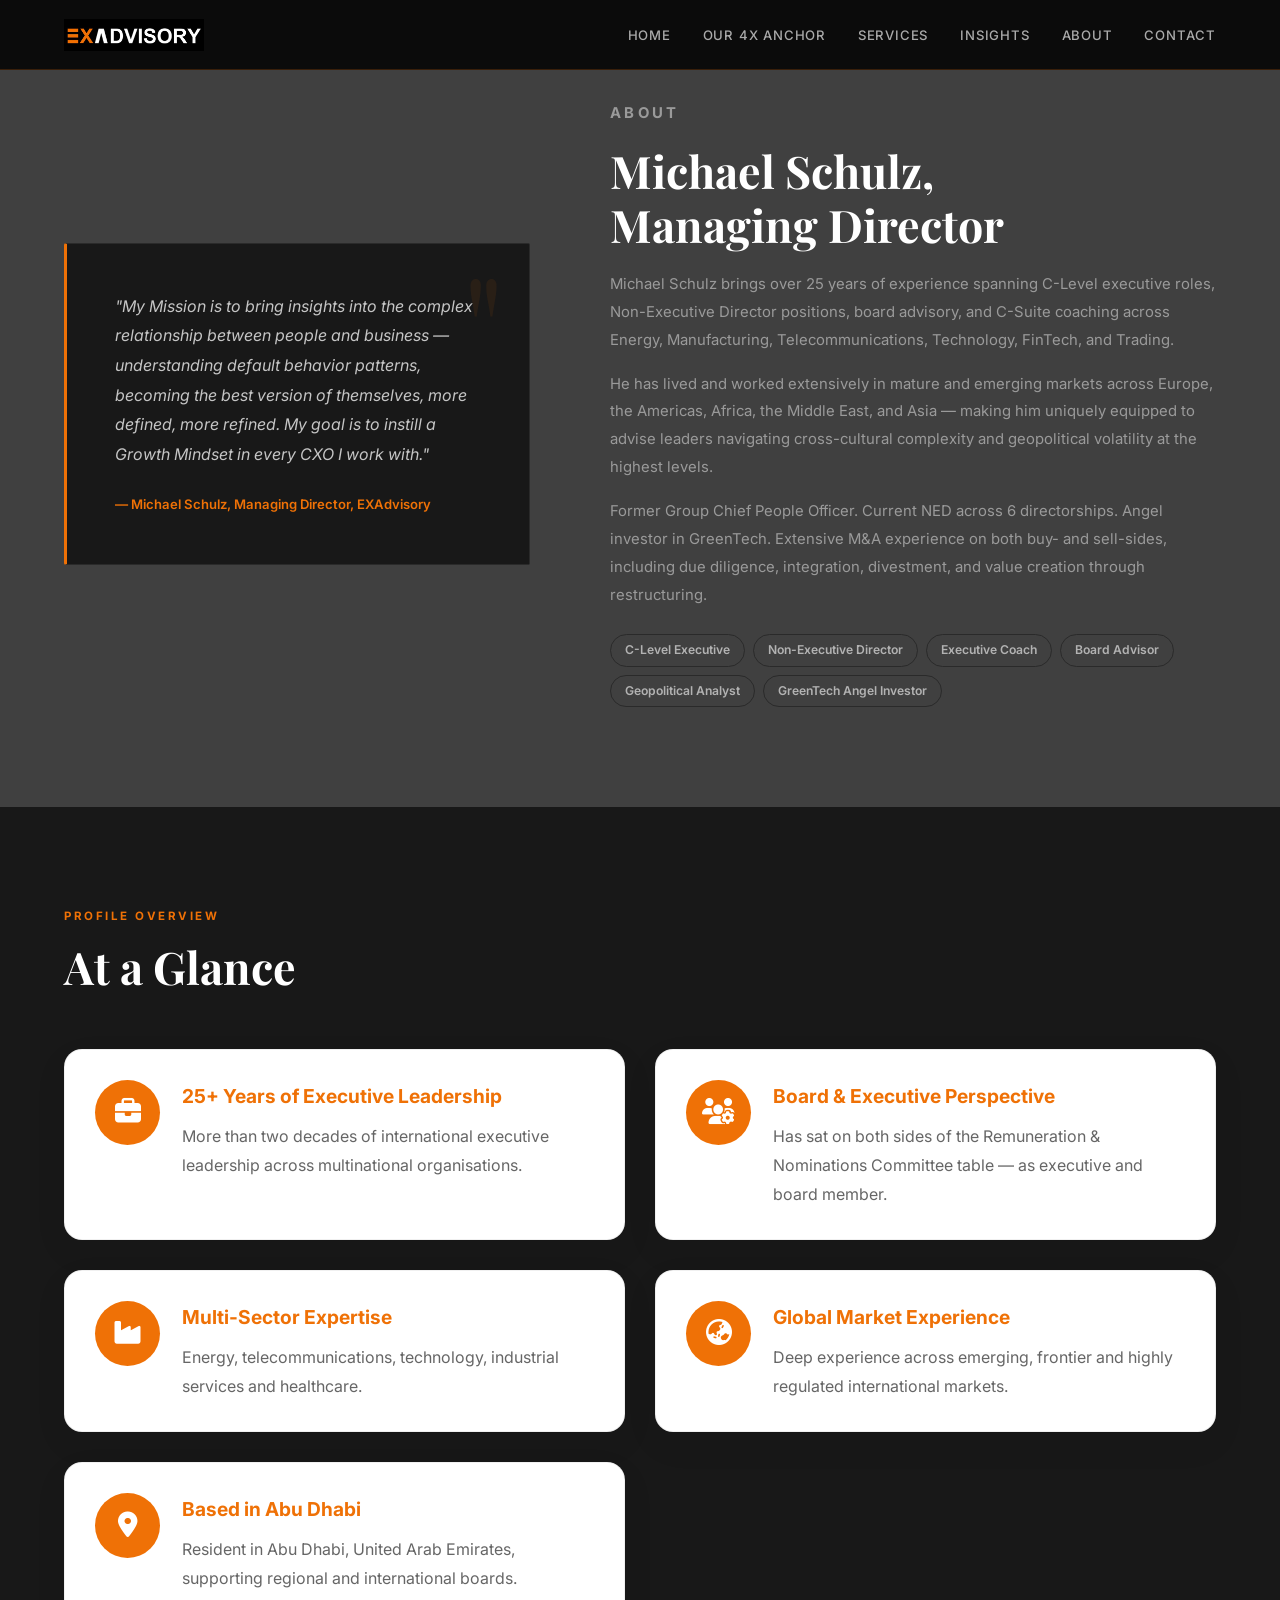
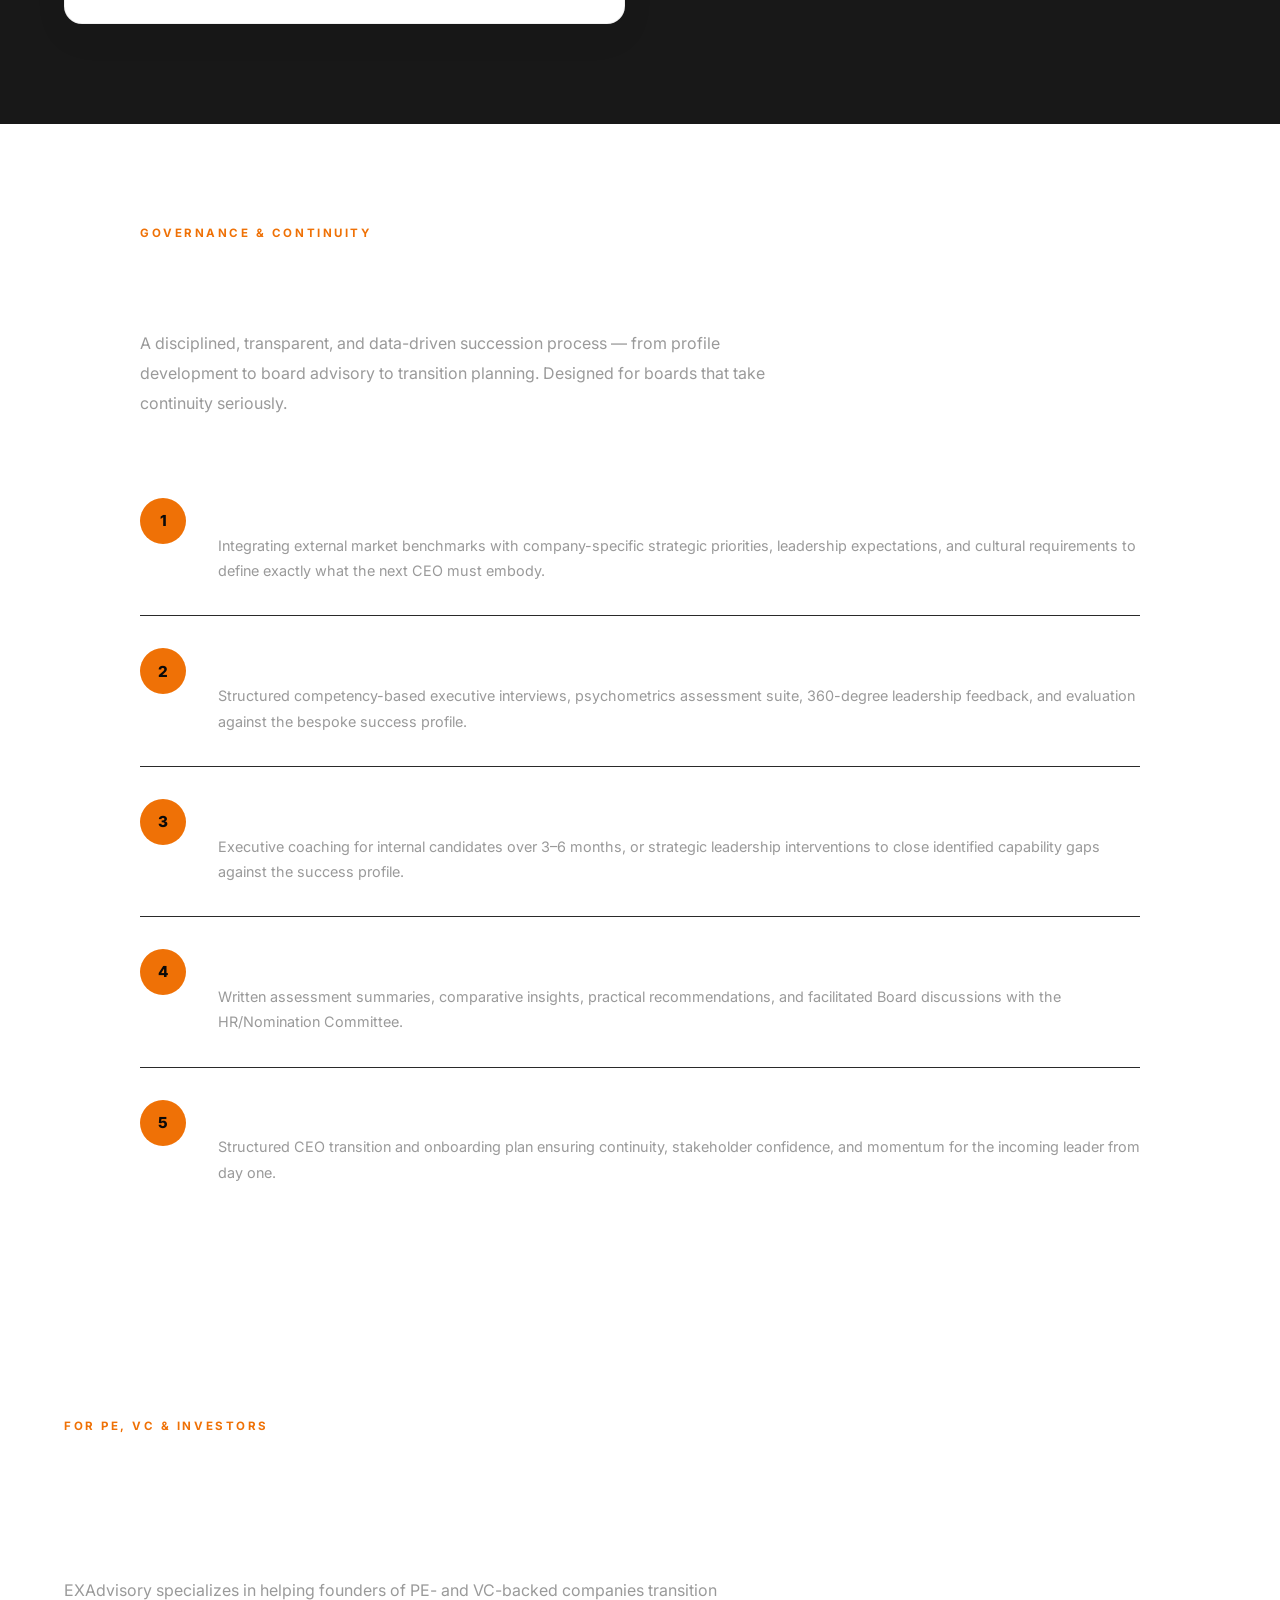
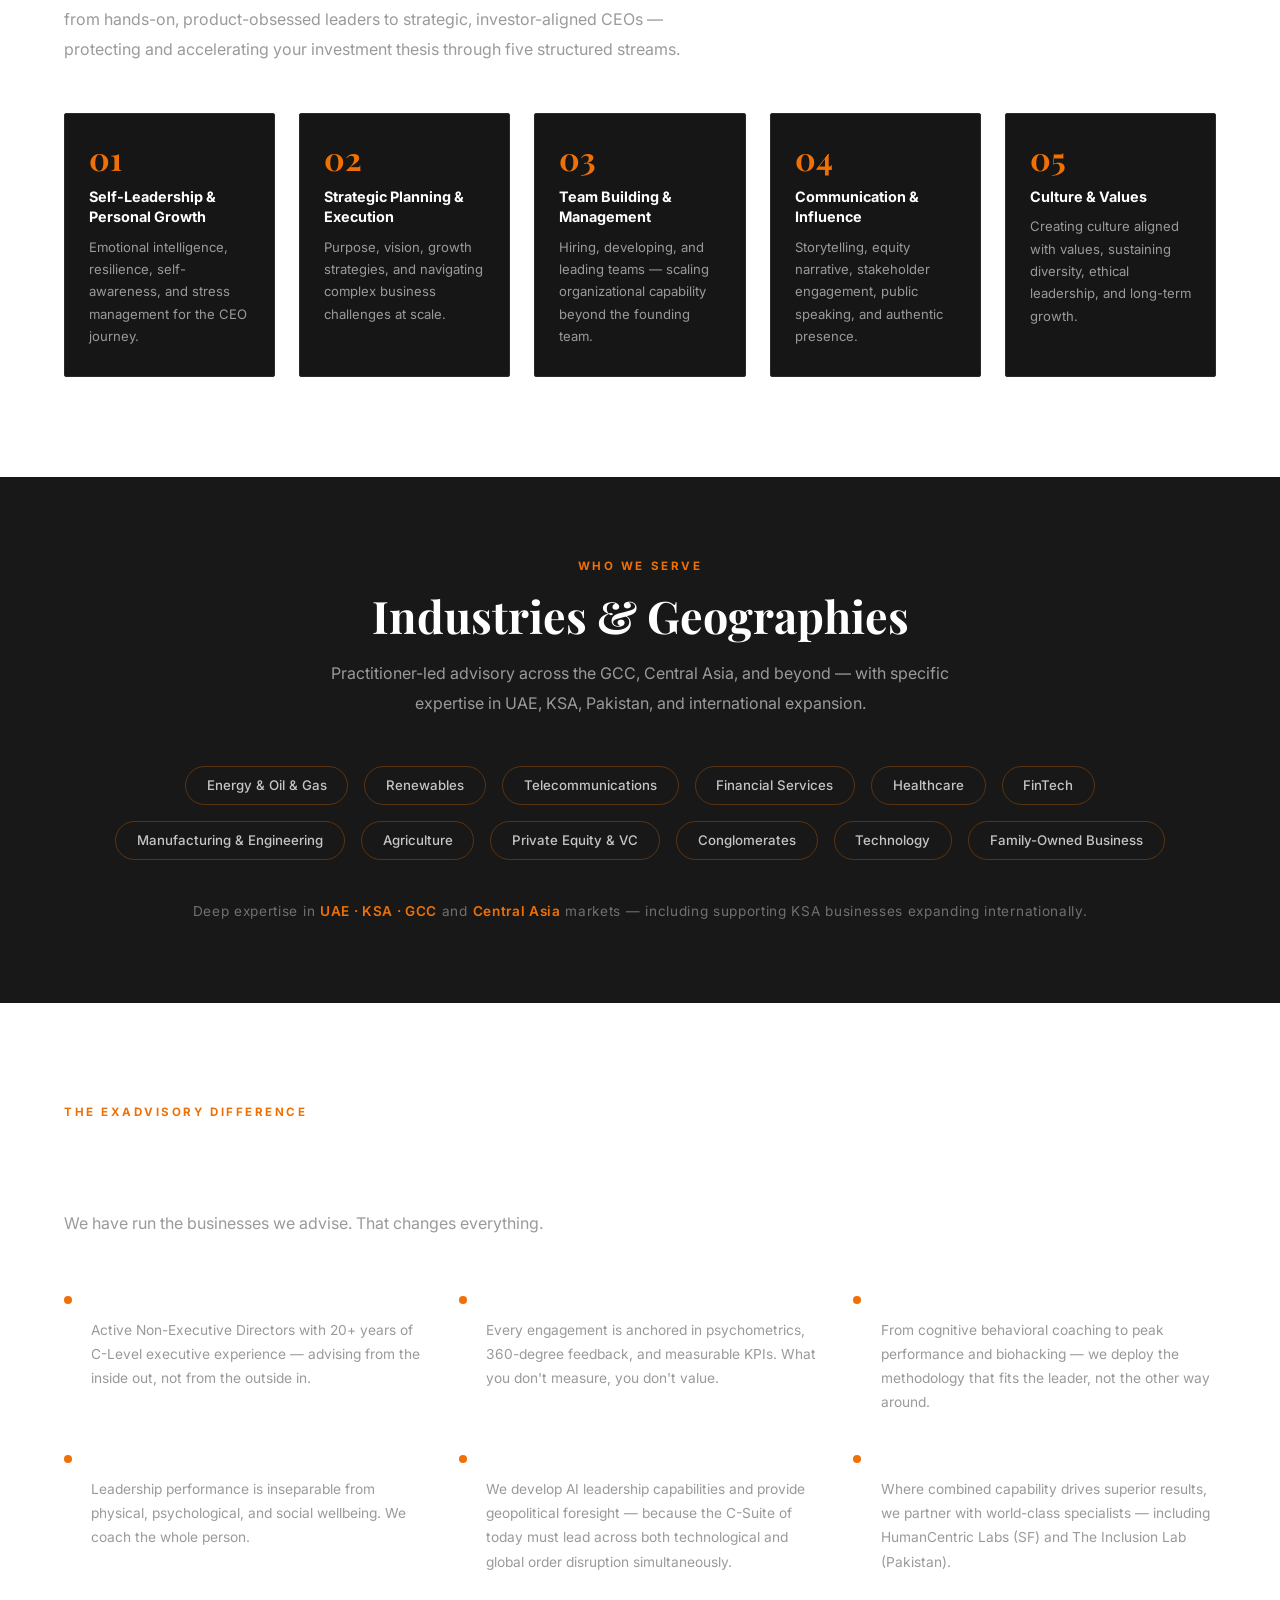
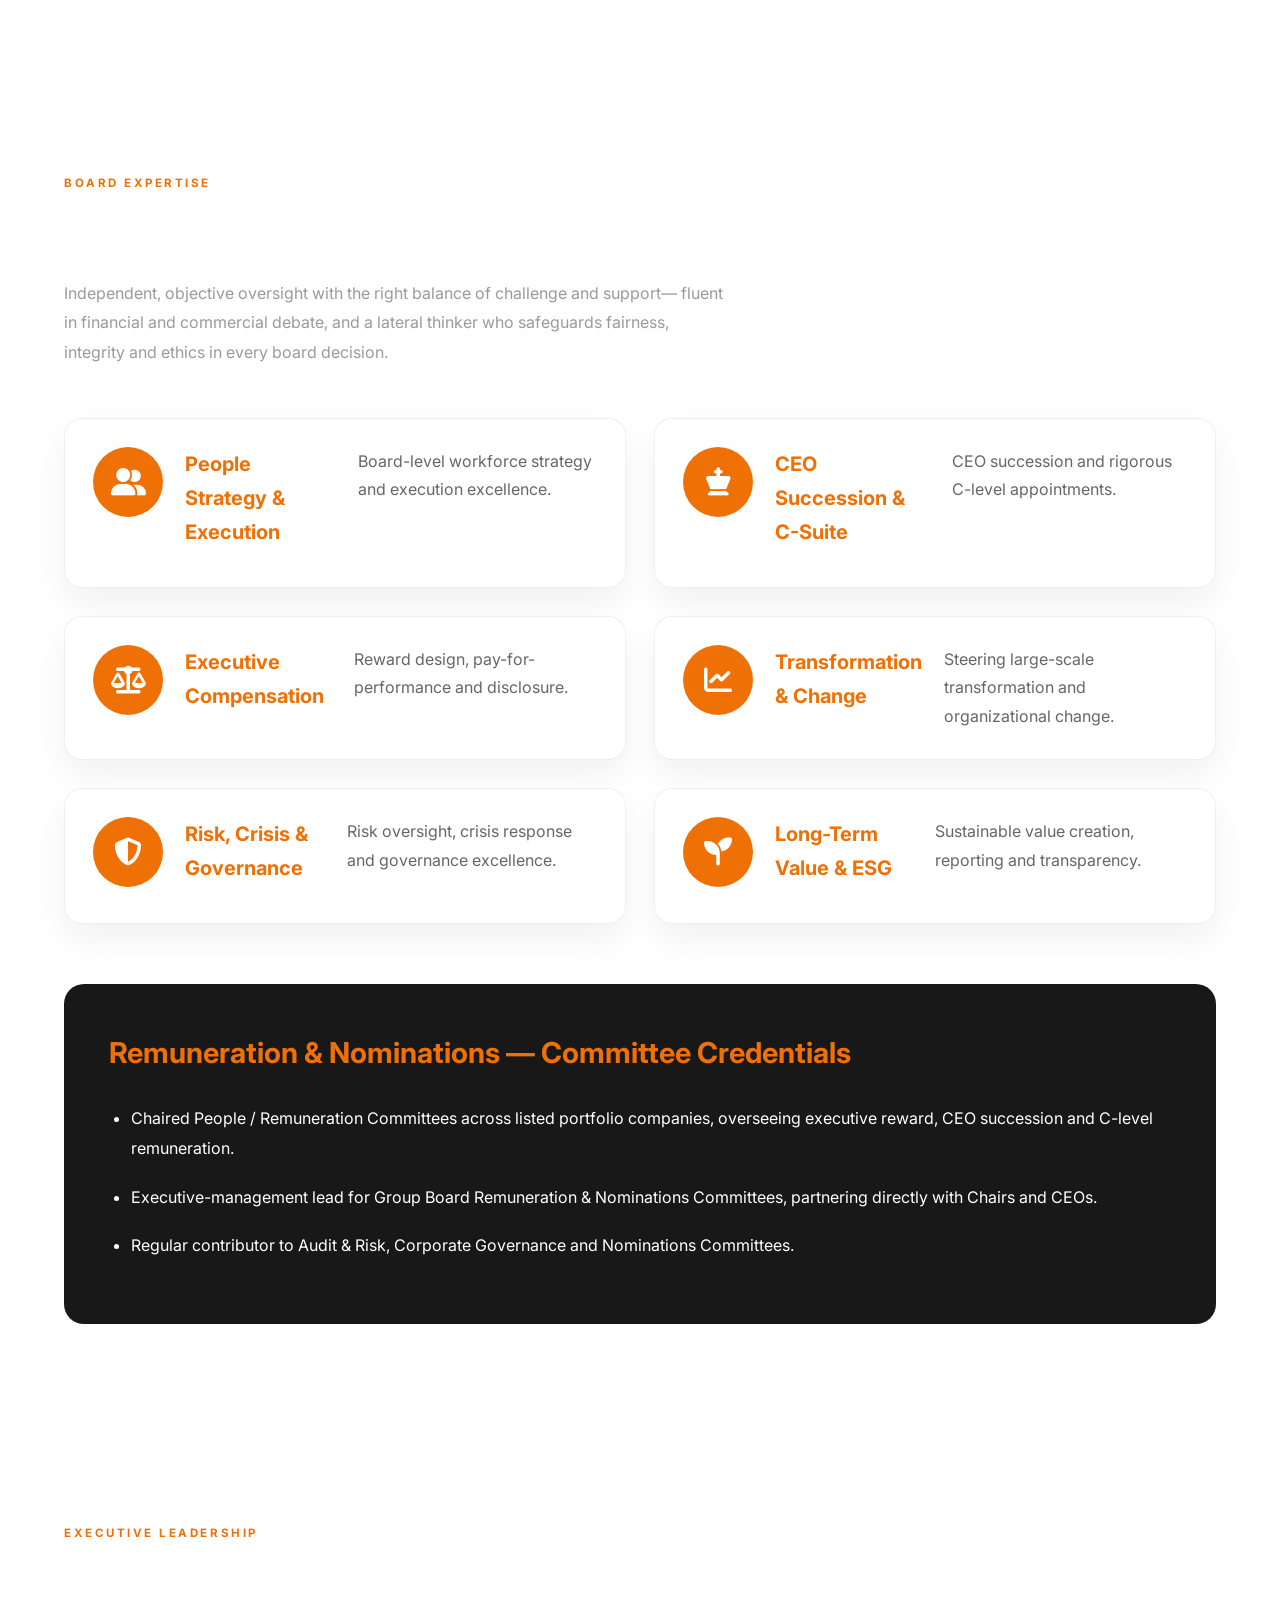
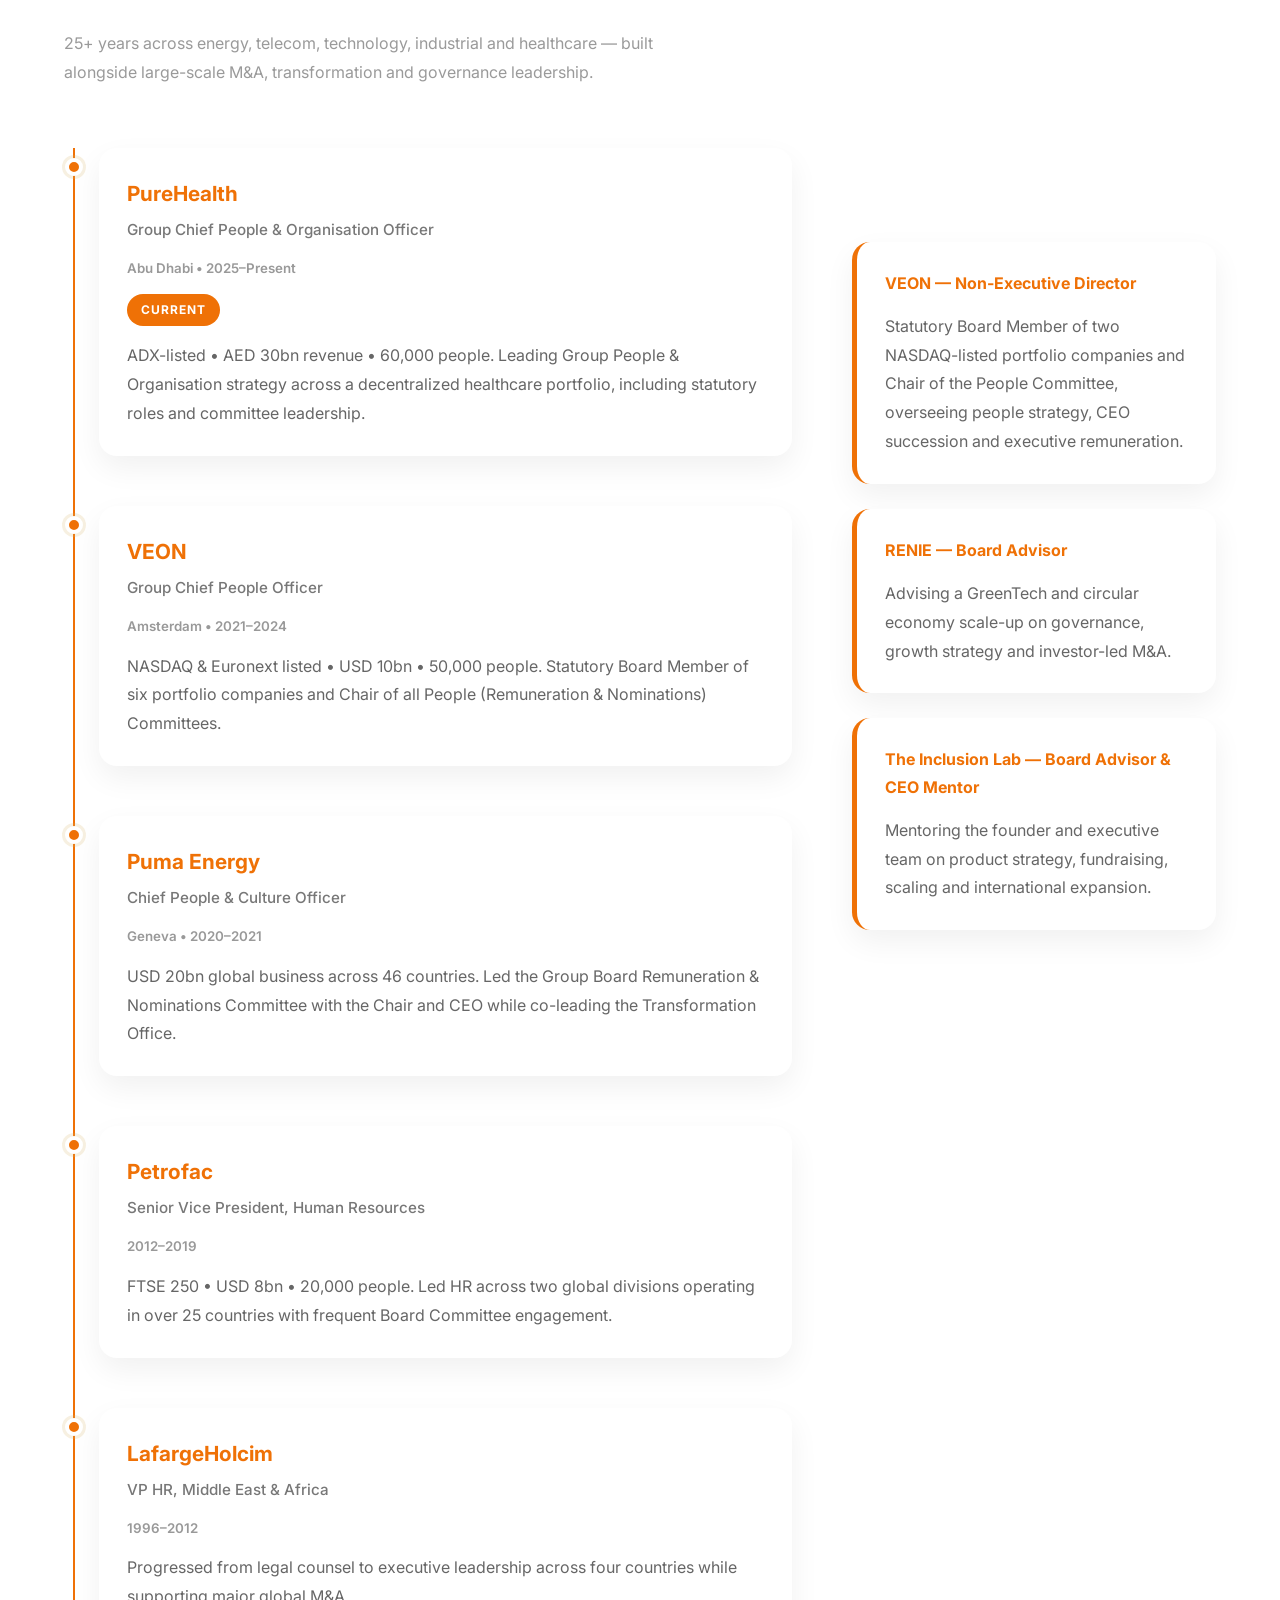
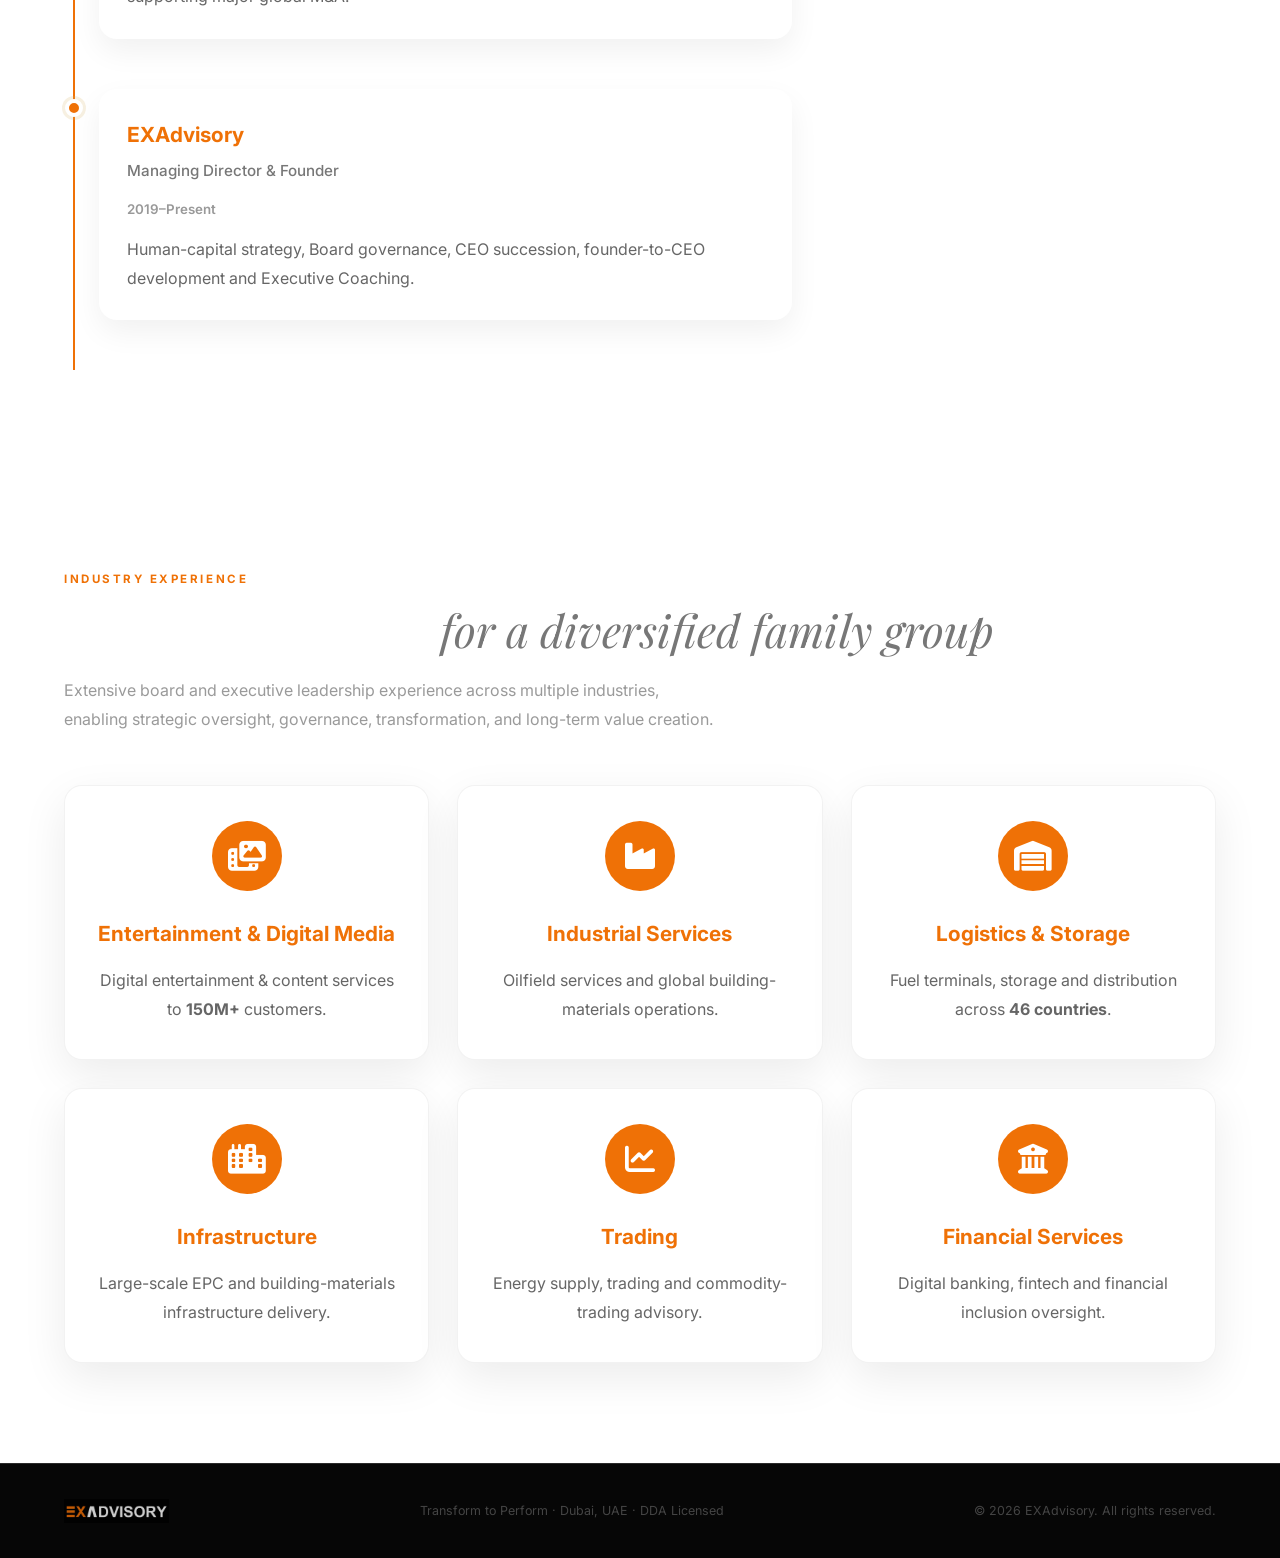
==== about/index.html @ 24590ed5 "add" ====
<!DOCTYPE html>
<html lang="en">

<head>
  <meta charset="UTF-8" />
  <meta name="viewport" content="width=device-width, initial-scale=1.0" />
  <title>EXAdvisory — Transform to Perform</title>
  <link rel="icon" type="image/png" href="../images/logo/favicon.png">
  <link
    href="https://fonts.googleapis.com/css2?family=Inter:wght@300;400;500;600;700;800&family=Playfair+Display:wght@400;600;700&display=swap"
    rel="stylesheet" />
  <link rel="stylesheet" href="../style.css" />
  <link rel="stylesheet" href="https://cdnjs.cloudflare.com/ajax/libs/font-awesome/6.7.2/css/all.min.css">
</head>

<body>

  <!-- NAV -->
  <nav>
    <div class="nav-logo">
      <a href="../">
        <img src="../images/logo/logo.png" alt="EXAdvisory">
      </a>
    </div>

    <button class="menu-toggle" id="menuToggle" aria-label="Toggle navigation menu">
      ☰
    </button>

    <ul class="nav-links" id="navLinks">
      <li><a href="../">Home</a></li>
      <li><a href="../our-4x-anchor/">Our 4x Anchor</a></li>
      <li><a href="../services/">Services</a></li>
      <li><a href="../insights/">Insights</a></li>
      <li><a href="../about/">About</a></li>
      <li><a href="../contact/">Contact</a></li>
    </ul>
  </nav>
  <div class="menu-overlay" id="menuOverlay"></div>
  <!-- ABOUT -->
  <section class="section" id="about">
    <div style="max-width:1200px;margin:0 auto">
      <div class="about-feature">
        <div class="about-card">
          <p>"My Mission is to bring insights into the complex relationship between people and business — understanding
            default behavior patterns, becoming the best version of themselves, more defined, more refined. My goal is
            to instill a Growth Mindset in every CXO I work with."</p>
          <cite>— Michael Schulz, Managing Director, EXAdvisory</cite>
        </div>
        <div class="about-text">
          <p class="section-label">About</p>
          <h2 class="section-title">Michael Schulz,<br />Managing Director</h2>
          <p>Michael Schulz brings over 25 years of experience spanning C-Level executive roles, Non-Executive Director
            positions, board advisory, and C-Suite coaching across Energy, Manufacturing, Telecommunications,
            Technology, FinTech, and Trading.</p>
          <p>He has lived and worked extensively in mature and emerging markets across Europe, the Americas, Africa, the
            Middle East, and Asia — making him uniquely equipped to advise leaders navigating cross-cultural complexity
            and geopolitical volatility at the highest levels.</p>
          <p>Former Group Chief People Officer. Current NED across 6 directorships. Angel investor in GreenTech.
            Extensive M&amp;A experience on both buy- and sell-sides, including due diligence, integration, divestment,
            and value creation through restructuring.</p>
          <div class="about-pills">
            <span class="about-pill">C-Level Executive</span>
            <span class="about-pill">Non-Executive Director</span>
            <span class="about-pill">Executive Coach</span>
            <span class="about-pill">Board Advisor</span>
            <span class="about-pill">Geopolitical Analyst</span>
            <span class="about-pill">GreenTech Angel Investor</span>
          </div>
        </div>
      </div>
    </div>
  </section>

  <!-- AT A GLANCE -->
  <section class="section" id="at-a-glance">

    <div class="container">

      <p class="section-label">Profile Overview</p>

      <h2 class="section-title">
        At a Glance
      </h2>

      <div class="glance-grid">

        <div class="glance-card">
          <div class="glance-icon">
            <i class="fas fa-briefcase"></i>
          </div>

          <div>
            <h4>25+ Years of Executive Leadership</h4>
            <p>
              More than two decades of international executive leadership
              across multinational organisations.
            </p>
          </div>
        </div>

        <div class="glance-card">
          <div class="glance-icon">
            <i class="fas fa-users-cog"></i>
          </div>

          <div>
            <h4>Board & Executive Perspective</h4>
            <p>
              Has sat on both sides of the Remuneration &
              Nominations Committee table — as executive and board member.
            </p>
          </div>
        </div>

        <div class="glance-card">
          <div class="glance-icon">
            <i class="fas fa-industry"></i>
          </div>

          <div>
            <h4>Multi-Sector Expertise</h4>
            <p>
              Energy, telecommunications, technology,
              industrial services and healthcare.
            </p>
          </div>
        </div>

        <div class="glance-card">
          <div class="glance-icon">
            <i class="fas fa-globe-asia"></i>
          </div>

          <div>
            <h4>Global Market Experience</h4>
            <p>
              Deep experience across emerging, frontier and
              highly regulated international markets.
            </p>
          </div>
        </div>

        <div class="glance-card">
          <div class="glance-icon">
            <i class="fas fa-map-marker-alt"></i>
          </div>

          <div>
            <h4>Based in Abu Dhabi</h4>
            <p>
              Resident in Abu Dhabi, United Arab Emirates,
              supporting regional and international boards.
            </p>
          </div>
        </div>

      </div>

    </div>

  </section>

  <!-- CEO SUCCESSION -->
  <section class="section section-alt" id="succession">
    <div style="max-width:1000px;margin:0 auto">
      <p class="section-label">Governance &amp; Continuity</p>
      <h2 class="section-title">CEO Succession Planning</h2>
      <p class="section-intro">A disciplined, transparent, and data-driven succession process — from profile development
        to board advisory to transition planning. Designed for boards that take continuity seriously.</p>
      <div class="succession-steps">
        <div class="step">
          <div class="step-num">1</div>
          <div class="step-content">
            <h4>CEO Success Profile Development</h4>
            <p>Integrating external market benchmarks with company-specific strategic priorities, leadership
              expectations, and cultural requirements to define exactly what the next CEO must embody.</p>
          </div>
        </div>
        <div class="step">
          <div class="step-num">2</div>
          <div class="step-content">
            <h4>Candidate Assessment</h4>
            <p>Structured competency-based executive interviews, psychometrics assessment suite, 360-degree leadership
              feedback, and evaluation against the bespoke success profile.</p>
          </div>
        </div>
        <div class="step">
          <div class="step-num">3</div>
          <div class="step-content">
            <h4>Targeted Development Interventions</h4>
            <p>Executive coaching for internal candidates over 3–6 months, or strategic leadership interventions to
              close identified capability gaps against the success profile.</p>
          </div>
        </div>
        <div class="step">
          <div class="step-num">4</div>
          <div class="step-content">
            <h4>Board Reporting &amp; Advisory</h4>
            <p>Written assessment summaries, comparative insights, practical recommendations, and facilitated Board
              discussions with the HR/Nomination Committee.</p>
          </div>
        </div>
        <div class="step">
          <div class="step-num">5</div>
          <div class="step-content">
            <h4>Transition Planning</h4>
            <p>Structured CEO transition and onboarding plan ensuring continuity, stakeholder confidence, and momentum
              for the incoming leader from day one.</p>
          </div>
        </div>
      </div>
    </div>
  </section>

  <!-- FOUNDER TRANSITION -->
  <section class="section" id="founders">
    <div style="max-width:1200px;margin:0 auto">
      <p class="section-label">For PE, VC &amp; Investors</p>
      <h2 class="section-title">Founder-to-CEO Transition:<br />Safeguard Your Investment</h2>
      <p class="section-intro">EXAdvisory specializes in helping founders of PE- and VC-backed companies transition from
        hands-on, product-obsessed leaders to strategic, investor-aligned CEOs — protecting and accelerating your
        investment thesis through five structured streams.</p>
      <div class="five-streams">
        <div class="stream-card">
          <div class="stream-num">01</div>
          <h4>Self-Leadership &amp; Personal Growth</h4>
          <p>Emotional intelligence, resilience, self-awareness, and stress management for the CEO journey.</p>
        </div>
        <div class="stream-card">
          <div class="stream-num">02</div>
          <h4>Strategic Planning &amp; Execution</h4>
          <p>Purpose, vision, growth strategies, and navigating complex business challenges at scale.</p>
        </div>
        <div class="stream-card">
          <div class="stream-num">03</div>
          <h4>Team Building &amp; Management</h4>
          <p>Hiring, developing, and leading teams — scaling organizational capability beyond the founding team.</p>
        </div>
        <div class="stream-card">
          <div class="stream-num">04</div>
          <h4>Communication &amp; Influence</h4>
          <p>Storytelling, equity narrative, stakeholder engagement, public speaking, and authentic presence.</p>
        </div>
        <div class="stream-card">
          <div class="stream-num">05</div>
          <h4>Culture &amp; Values</h4>
          <p>Creating culture aligned with values, sustaining diversity, ethical leadership, and long-term growth.</p>
        </div>
      </div>
    </div>
  </section>

  <!-- CLIENTS -->
  <section class="clients-section">
    <p class="section-label">Who We Serve</p>
    <h2 class="section-title">Industries &amp; Geographies</h2>
    <p class="section-intro">Practitioner-led advisory across the GCC, Central Asia, and beyond — with specific
      expertise in UAE, KSA, Pakistan, and international expansion.</p>
    <div class="industries-grid">
      <span class="ind-pill">Energy &amp; Oil &amp; Gas</span>
      <span class="ind-pill">Renewables</span>
      <span class="ind-pill">Telecommunications</span>
      <span class="ind-pill">Financial Services</span>
      <span class="ind-pill">Healthcare</span>
      <span class="ind-pill">FinTech</span>
      <span class="ind-pill">Manufacturing &amp; Engineering</span>
      <span class="ind-pill">Agriculture</span>
      <span class="ind-pill">Private Equity &amp; VC</span>
      <span class="ind-pill">Conglomerates</span>
      <span class="ind-pill">Technology</span>
      <span class="ind-pill">Family-Owned Business</span>
    </div>
    <p class="geo-note">Deep expertise in <strong>UAE · KSA · GCC</strong> and <strong>Central Asia</strong> markets —
      including supporting KSA businesses expanding internationally.</p>
  </section>

  <!-- DIFFERENTIATORS -->
  <section class="section section-alt">
    <div style="max-width:1200px;margin:0 auto">
      <p class="section-label">The EXAdvisory Difference</p>
      <h2 class="section-title">Why Practitioner-Led Matters</h2>
      <p class="section-intro">We have run the businesses we advise. That changes everything.</p>
      <div class="approach-grid">
        <div class="approach-item">
          <div class="approach-dot"></div>
          <div>
            <h4>In-Side-Out Experience</h4>
            <p>Active Non-Executive Directors with 20+ years of C-Level executive experience — advising from the inside
              out, not from the outside in.</p>
          </div>
        </div>
        <div class="approach-item">
          <div class="approach-dot"></div>
          <div>
            <h4>Data-Driven &amp; Evidence-Based</h4>
            <p>Every engagement is anchored in psychometrics, 360-degree feedback, and measurable KPIs. What you don't
              measure, you don't value.</p>
          </div>
        </div>
        <div class="approach-item">
          <div class="approach-dot"></div>
          <div>
            <h4>No One-Size-Fits-All</h4>
            <p>From cognitive behavioral coaching to peak performance and biohacking — we deploy the methodology that
              fits the leader, not the other way around.</p>
          </div>
        </div>
        <div class="approach-item">
          <div class="approach-dot"></div>
          <div>
            <h4>Holistic &amp; Bio-Psycho-Social</h4>
            <p>Leadership performance is inseparable from physical, psychological, and social wellbeing. We coach the
              whole person.</p>
          </div>
        </div>
        <div class="approach-item">
          <div class="approach-dot"></div>
          <div>
            <h4>AI-Era &amp; Geopolitical Ready</h4>
            <p>We develop AI leadership capabilities and provide geopolitical foresight — because the C-Suite of today
              must lead across both technological and global order disruption simultaneously.</p>
          </div>
        </div>
        <div class="approach-item">
          <div class="approach-dot"></div>
          <div>
            <h4>Partner Ecosystem</h4>
            <p>Where combined capability drives superior results, we partner with world-class specialists — including
              HumanCentric Labs (SF) and The Inclusion Lab (Pakistan).</p>
          </div>
        </div>
      </div>
    </div>
  </section>

  <!-- VALUE IN THE BOARDROOM -->
  <section class="section" id="boardroom-value">

    <div class="container">

      <p class="section-label">Board Expertise</p>

      <h2 class="section-title">
        Value in the Boardroom
      </h2>

      <p class="section-intro">
        Independent, objective oversight with the right balance of challenge and support—
        fluent in financial and commercial debate, and a lateral thinker who safeguards
        fairness, integrity and ethics in every board decision.
      </p>

      <div class="board-grid">

        <div class="board-card">
          <div class="board-icon"><i class="fa-solid fa-user-group"></i></div>
          <h3>People Strategy & Execution</h3>
          <p>
            Board-level workforce strategy and execution excellence.
          </p>
        </div>

        <div class="board-card">
          <div class="board-icon"><i class="fa-solid fa-chess-king"></i></div>
          <h3>CEO Succession & C-Suite</h3>
          <p>
            CEO succession and rigorous C-level appointments.
          </p>
        </div>

        <div class="board-card">
          <div class="board-icon"><i class="fa-solid fa-balance-scale"></i></div>
          <h3>Executive Compensation</h3>
          <p>
            Reward design, pay-for-performance and disclosure.
          </p>
        </div>

        <div class="board-card">
          <div class="board-icon"><i class="fa-solid fa-chart-line"></i></div>
          <h3>Transformation & Change</h3>
          <p>
            Steering large-scale transformation and organizational change.
          </p>
        </div>

        <div class="board-card">
          <div class="board-icon"><i class="fa-solid fa-shield-alt"></i></div>
          <h3>Risk, Crisis & Governance</h3>
          <p>
            Risk oversight, crisis response and governance excellence.
          </p>
        </div>

        <div class="board-card">
          <div class="board-icon"><i class="fa-solid fa-seedling"></i></div>
          <h3>Long-Term Value & ESG</h3>
          <p>
            Sustainable value creation, reporting and transparency.
          </p>
        </div>

      </div>

      <div class="committee-box">

        <h3>Remuneration & Nominations — Committee Credentials</h3>

        <ul>
          <li>
            Chaired People / Remuneration Committees across listed portfolio companies,
            overseeing executive reward, CEO succession and C-level remuneration.
          </li>

          <li>
            Executive-management lead for Group Board Remuneration & Nominations
            Committees, partnering directly with Chairs and CEOs.
          </li>

          <li>
            Regular contributor to Audit & Risk, Corporate Governance and
            Nominations Committees.
          </li>
        </ul>

      </div>

    </div>

  </section>

  <!-- TRACK RECORD -->
  <section class="section section-alt" id="track-record">

    <div class="container">

      <p class="section-label">Executive Leadership</p>

      <h2 class="section-title">
        Track Record
      </h2>

      <p class="section-intro">
        25+ years across energy, telecom, technology, industrial and healthcare —
        built alongside large-scale M&A, transformation and governance leadership.
      </p>

      <div class="track-layout">

        <!-- LEFT -->
        <div class="timeline">

          <div class="timeline-item current">
            <div class="timeline-dot"></div>

            <div class="timeline-content">
              <h3>
                PureHealth
                <span>Group Chief People & Organisation Officer</span>
              </h3>

              <small>Abu Dhabi • 2025–Present</small>

              <span class="current-tag">CURRENT</span>

              <p>
                ADX-listed • AED 30bn revenue • 60,000 people.
                Leading Group People & Organisation strategy across a
                decentralized healthcare portfolio, including statutory
                roles and committee leadership.
              </p>
            </div>
          </div>

          <div class="timeline-item">
            <div class="timeline-dot"></div>

            <div class="timeline-content">
              <h3>
                VEON
                <span>Group Chief People Officer</span>
              </h3>

              <small>Amsterdam • 2021–2024</small>

              <p>
                NASDAQ & Euronext listed • USD 10bn • 50,000 people.
                Statutory Board Member of six portfolio companies and
                Chair of all People (Remuneration & Nominations)
                Committees.
              </p>
            </div>
          </div>

          <div class="timeline-item">
            <div class="timeline-dot"></div>

            <div class="timeline-content">
              <h3>
                Puma Energy
                <span>Chief People & Culture Officer</span>
              </h3>

              <small>Geneva • 2020–2021</small>

              <p>
                USD 20bn global business across 46 countries.
                Led the Group Board Remuneration & Nominations Committee
                with the Chair and CEO while co-leading the
                Transformation Office.
              </p>
            </div>
          </div>

          <div class="timeline-item">
            <div class="timeline-dot"></div>

            <div class="timeline-content">
              <h3>
                Petrofac
                <span>Senior Vice President, Human Resources</span>
              </h3>

              <small>2012–2019</small>

              <p>
                FTSE 250 • USD 8bn • 20,000 people.
                Led HR across two global divisions operating in over
                25 countries with frequent Board Committee engagement.
              </p>
            </div>
          </div>

          <div class="timeline-item">
            <div class="timeline-dot"></div>

            <div class="timeline-content">
              <h3>
                LafargeHolcim
                <span>VP HR, Middle East & Africa</span>
              </h3>

              <small>1996–2012</small>

              <p>
                Progressed from legal counsel to executive leadership
                across four countries while supporting major global M&A.
              </p>
            </div>
          </div>

          <div class="timeline-item">
            <div class="timeline-dot"></div>

            <div class="timeline-content">
              <h3>
                EXAdvisory
                <span>Managing Director & Founder</span>
              </h3>

              <small>2019–Present</small>

              <p>
                Human-capital strategy, Board governance, CEO succession,
                founder-to-CEO development and Executive Coaching.
              </p>
            </div>
          </div>

        </div>

        <!-- RIGHT -->
        <aside class="board-mandates">

          <h3>Current & Previous Board & Advisory Mandates</h3>

          <div class="mandate-card">
            <h4>VEON — Non-Executive Director</h4>

            <p>
              Statutory Board Member of two NASDAQ-listed portfolio
              companies and Chair of the People Committee, overseeing
              people strategy, CEO succession and executive remuneration.
            </p>
          </div>

          <div class="mandate-card">
            <h4>RENIE — Board Advisor</h4>

            <p>
              Advising a GreenTech and circular economy scale-up on
              governance, growth strategy and investor-led M&A.
            </p>
          </div>

          <div class="mandate-card">
            <h4>The Inclusion Lab — Board Advisor & CEO Mentor</h4>

            <p>
              Mentoring the founder and executive team on product
              strategy, fundraising, scaling and international expansion.
            </p>
          </div>

        </aside>

      </div>

    </div>

  </section>

  <!-- SECTOR RESONANCE -->
  <section class="section section-alt" id="sector-resonance">
    <div style="max-width:1200px;margin:0 auto">

      <p class="section-label">Industry Experience</p>

      <h2 class="section-title">
        Sector Resonance <span class="light-text">for a diversified family group</span>
      </h2>

      <p class="section-intro">
        Extensive board and executive leadership experience across multiple industries,
        enabling strategic oversight, governance, transformation, and long-term value creation.
      </p>

      <div class="sector-grid">

        <div class="sector-card">
          <div class="sector-icon"><i class="fa-solid fa-photo-film"></i></div>
          <h4>Entertainment & Digital Media</h4>
          <p>Digital entertainment & content services to <strong>150M+</strong> customers.</p>
        </div>

        <div class="sector-card">
          <div class="sector-icon"><i class="fa-solid fa-industry"></i></div>
          <h4>Industrial Services</h4>
          <p>Oilfield services and global building-materials operations.</p>
        </div>

        <div class="sector-card">
          <div class="sector-icon"><i class="fa-solid fa-warehouse"></i></div>
          <h4>Logistics & Storage</h4>
          <p>Fuel terminals, storage and distribution across <strong>46 countries</strong>.</p>
        </div>

        <div class="sector-card">
          <div class="sector-icon"><i class="fa-solid fa-city"></i></div>
          <h4>Infrastructure</h4>
          <p>Large-scale EPC and building-materials infrastructure delivery.</p>
        </div>

        <div class="sector-card">
          <div class="sector-icon"><i class="fa-solid fa-chart-line"></i></div>
          <h4>Trading</h4>
          <p>Energy supply, trading and commodity-trading advisory.</p>
        </div>

        <div class="sector-card">
          <div class="sector-icon"><i class="fa-solid fa-building-columns"></i></div>
          <h4>Financial Services</h4>
          <p>Digital banking, fintech and financial inclusion oversight.</p>
        </div>

      </div>

    </div>
  </section>

  <!-- FOOTER -->
  <footer>
    <img src="../images/logo/logo.png" alt="EXAdvisory" />
    <p>Transform to Perform · Dubai, UAE · DDA Licensed</p>
    <p>© 2026 EXAdvisory. All rights reserved.</p>
  </footer>


  <script>
    const menuToggle = document.getElementById('menuToggle');
    const navLinks = document.getElementById('navLinks');
    const menuOverlay = document.getElementById('menuOverlay');

    menuToggle.addEventListener('click', () => {
      navLinks.classList.toggle('active');
      menuOverlay.classList.toggle('active');

      menuToggle.innerHTML =
        navLinks.classList.contains('active')
          ? '✕'
          : '☰';
    });

    menuOverlay.addEventListener('click', () => {
      navLinks.classList.remove('active');
      menuOverlay.classList.remove('active');
      menuToggle.innerHTML = '☰';
    });
  </script>
</body>

</html>
---- style.css ----
*,
*::before,
*::after {
  box-sizing: border-box;
  margin: 0;
  padding: 0;
}

:root {
  --black: #0a0a0a;
  --dark: #111111;
  --dark-mid: #181818;
  --card-bg: #161616;
  --orange: #ef7106;
  --orange-lt: #f58c2a;
  --white: #ffffff;
  --text: #e8e8e8;
  --muted: #9a9a9a;
  --border: #2a2a2a;
}

html {
  scroll-behavior: smooth;
}
body {
  font-family: "Inter", sans-serif;
  color: var(--text);
  line-height: 1.7;
  min-height: 100vh;

  background: url("./video/hero-video.gif") center center / cover no-repeat
    fixed;

  position: relative;
}

/* Overlay */
body::before {
  content: "";
  position: fixed;
  inset: 0;

  background: rgba(0, 0, 0, 0.75); /* adjust opacity */

  z-index: -1;
  pointer-events: none;
}

/* ── NAV ── */
nav {
  position: fixed;
  top: 0;
  left: 0;
  right: 0;
  z-index: 100;
  background: rgba(10, 10, 10, 0.96);
  backdrop-filter: blur(10px);
  padding: 0 5%;
  display: flex;
  align-items: center;
  justify-content: space-between;
  height: 70px;
  border-bottom: 1px solid rgba(239, 113, 6, 0.2);
}
.nav-logo img {
  height: 32px;
  display: block;
}
.nav-links {
  display: flex;
  gap: 2rem;
  list-style: none;
}
.nav-links a {
  color: rgba(255, 255, 255, 0.65);
  text-decoration: none;
  font-size: 0.82rem;
  font-weight: 500;
  letter-spacing: 0.06em;
  text-transform: uppercase;
  transition: color 0.2s;
}
.nav-links a:hover {
  color: var(--orange);
}
.menu-toggle {
  display: none;
  background: none;
  border: 0;
  color: #fff;
  font-size: 1.8rem;
  cursor: pointer;
}

@media (max-width: 768px) {
  nav {
    height: 70px;
    padding: 0 20px;
  }

  .menu-toggle {
    display: block;
    z-index: 101;
  }

  .nav-links {
    position: fixed;
    top: 70px;
    right: -100%;
    width: 280px;
    height: calc(100vh - 70px);

    background: #111;

    flex-direction: column;
    align-items: flex-start;
    gap: 0;

    padding: 30px;

    transition: right 0.3s ease;
    border-left: 1px solid rgba(239, 113, 6, 0.2);
  }

  .nav-links.active {
    right: 0;
  }

  .nav-links li {
    width: 100%;
  }

  .nav-links a {
    display: block;
    width: 100%;
    padding: 16px 0;
    border-bottom: 1px solid rgba(255, 255, 255, 0.08);
  }
}
.menu-overlay {
  position: fixed;
  inset: 0;
  background: rgba(0, 0, 0, 0.6);
  opacity: 0;
  visibility: hidden;
  transition: 0.3s;
  z-index: 99;
}

.menu-overlay.active {
  opacity: 1;
  visibility: visible;
}
/* ── HERO ── */
.hero {
  position: relative;
  min-height: 100vh;
  overflow: hidden;

  display: flex;
  align-items: center;
  justify-content: center;
  text-align: center;

  padding: 120px 5% 80px;
}

.hero-video {
  position: absolute;
  inset: 0;

  width: 100%;
  height: 100%;

  object-fit: cover;
  z-index: 0;
}

.hero-overlay {
  position: absolute;
  inset: 0;
  background: rgba(0, 0, 0, 0.65);
  z-index: 0;
}

.hero-content {
  position: relative;
  z-index: 2;
  max-width: 900px;
}
.hero {
  min-height: 100vh;
  display: flex;
  flex-direction: column;
  align-items: center;
  justify-content: center;
  text-align: center;
  padding: 120px 5% 80px;
  position: relative;
  overflow: hidden;
}
.hero::before {
  content: "";
  position: absolute;
  inset: 0;
  background: radial-gradient(
    ellipse 80% 60% at 50% 40%,
    rgba(239, 113, 6, 0.07) 0%,
    transparent 70%
  );
  pointer-events: none;
}
.hero-eyebrow {
  font-size: 0.75rem;
  font-weight: 700;
  letter-spacing: 0.22em;
  text-transform: uppercase;
  color: var(--orange);
  margin-bottom: 1.4rem;
}
.hero h1 {
  font-family: "Playfair Display", serif;
  font-size: clamp(3rem, 6.5vw, 5.5rem);
  font-weight: 700;
  color: var(--white);
  line-height: 1.1;
  margin-bottom: 1.5rem;
  max-width: 820px;
}
.hero h1 em {
  font-style: normal;
  color: var(--orange);
}
.hero-sub {
  font-size: clamp(1rem, 1.8vw, 1.15rem);
  color: rgba(255, 255, 255, 0.55);
  max-width: 820px;
  margin-bottom: 2.8rem;
  font-weight: 300;
  line-height: 1.85;
}
.hero-cta {
  display: inline-block;
  padding: 14px 38px;
  background: var(--orange);
  color: var(--black);
  font-weight: 800;
  font-size: 0.85rem;
  letter-spacing: 0.08em;
  text-transform: uppercase;
  text-decoration: none;
  border-radius: 2px;
  transition:
    background 0.2s,
    transform 0.15s;
}
.hero-cta:hover {
  background: var(--orange-lt);
  transform: translateY(-2px);
}

/* ── BELIEF ── */
.belief {
  background: var(--orange);
  padding: 2.8rem 5%;
  text-align: center;
}
.belief blockquote {
  font-family: "Playfair Display", serif;
  font-size: clamp(1.05rem, 2.2vw, 1.45rem);
  font-weight: 600;
  color: var(--black);
  max-width: 900px;
  margin: 0 auto;
  line-height: 1.65;
}

/* ── SECTION ── */
.section {
  padding: 100px 5%;
}
.section-label {
  font-size: 0.72rem;
  font-weight: 700;
  letter-spacing: 0.22em;
  text-transform: uppercase;
  color: var(--orange);
  margin-bottom: 0.8rem;
}
.section-title {
  font-family: "Playfair Display", serif;
  font-size: clamp(1.8rem, 3.5vw, 2.8rem);
  font-weight: 700;
  color: var(--white);
  line-height: 1.2;
  margin-bottom: 1.2rem;
}
.section-intro {
  font-size: 1rem;
  color: var(--muted);
  max-width: 660px;
  line-height: 1.85;
}

/* ── 4X FRAMEWORK ── */
.framework-grid {
  display: grid;
  grid-template-columns: repeat(auto-fit, minmax(255px, 1fr));
  gap: 2px;
  margin-top: 3.5rem;
}
.fx-card {
  background: var(--dark-mid);
  border-bottom: 3px solid var(--orange);
  padding: 2.5rem 2rem;
  position: relative;
  overflow: hidden;
  transition:
    transform 0.2s,
    background 0.2s;
}
.fx-card:hover {
  transform: translateY(-4px);
  background: #1e1e1e;
}
.fx-card::before {
  content: attr(data-num);
  position: absolute;
  top: -14px;
  right: 8px;
  font-family: "Playfair Display", serif;
  font-size: 7rem;
  font-weight: 700;
  color: rgba(239, 113, 6, 0.08);
  line-height: 1;
  pointer-events: none;
}
.fx-tag {
  font-size: 0.68rem;
  font-weight: 700;
  letter-spacing: 0.16em;
  text-transform: uppercase;
  color: var(--orange);
  margin-bottom: 0.6rem;
}
.fx-card h3 {
  font-family: "Playfair Display", serif;
  font-size: 1.2rem;
  color: var(--white);
  margin-bottom: 0.9rem;
  line-height: 1.3;
}
.fx-card p {
  font-size: 0.9rem;
  color: var(--muted);
  line-height: 1.8;
}
.fx-dimension {
  margin-top: 1.5rem;
  font-size: 0.76rem;
  font-weight: 700;
  letter-spacing: 0.1em;
  text-transform: uppercase;
  color: var(--orange);
}

/* ── SERVICES ── */
.services-grid {
  display: grid;
  grid-template-columns: repeat(auto-fit, minmax(330px, 1fr));
  gap: 1.5rem;
  margin-top: 3.5rem;
}
.svc-card {
  background: var(--card-bg);
  border: 1px solid var(--border);
  border-top: 3px solid var(--orange);
  padding: 2.2rem;
  border-radius: 2px;
  transition:
    box-shadow 0.2s,
    transform 0.2s,
    border-color 0.2s;
}
.svc-card:hover {
  box-shadow: 0 12px 40px rgba(239, 113, 6, 0.12);
  transform: translateY(-3px);
  border-color: rgba(239, 113, 6, 0.4);
}
.svc-icon {
  width: 42px;
  height: 42px;
  background: rgba(239, 113, 6, 0.12);
  border: 1px solid rgba(239, 113, 6, 0.25);
  border-radius: 50%;
  display: flex;
  align-items: center;
  justify-content: center;
  margin-bottom: 1.2rem;
  font-size: 1.1rem;
}
.svc-card h3 {
  font-family: "Playfair Display", serif;
  font-size: 1.15rem;
  color: var(--white);
  margin-bottom: 0.75rem;
  line-height: 1.3;
}
.svc-card p {
  font-size: 0.88rem;
  color: var(--muted);
  line-height: 1.82;
  margin-bottom: 1.2rem;
}
.svc-tags {
  display: flex;
  flex-wrap: wrap;
  gap: 0.4rem;
}
.svc-tag {
  font-size: 0.7rem;
  font-weight: 600;
  letter-spacing: 0.04em;
  color: var(--orange);
  background: rgba(239, 113, 6, 0.1);
  border: 1px solid rgba(239, 113, 6, 0.2);
  padding: 3px 10px;
  border-radius: 20px;
}
/* Highlight the new geo card */
.svc-card.highlight {
  border-color: var(--orange);
  background: #1a1208;
}

/* ── COACHING FEATURE ── */
.coaching-feature {
  display: grid;
  grid-template-columns: 1fr 1fr;
  gap: 5rem;
  align-items: center;
}
@media (max-width: 860px) {
  .coaching-feature {
    grid-template-columns: 1fr;
    gap: 3rem;
  }
}
.coaching-quote {
  border-left: 3px solid var(--orange);
  padding: 1rem 1.5rem;
  margin: 1.5rem 0;
  font-style: italic;
  color: rgba(255, 255, 255, 0.8);
  font-size: 1rem;
  line-height: 1.75;
}
.coaching-3c {
  display: flex;
  gap: 1rem;
  margin-top: 2rem;
  flex-wrap: wrap;
}
.c3-pill {
  flex: 1 1 110px;
  background: var(--dark-mid);
  border: 1px solid var(--border);
  padding: 1rem 1.2rem;
  border-radius: 2px;
  text-align: center;
}
.c3-pill strong {
  display: block;
  font-family: "Playfair Display", serif;
  font-size: 1.1rem;
  color: var(--orange);
  margin-bottom: 0.2rem;
}
.c3-pill span {
  font-size: 0.76rem;
  color: var(--muted);
}
.coaching-stats {
  background: var(--dark-mid);
  border: 1px solid var(--border);
  padding: 2.8rem;
  border-radius: 2px;
}
.stat-item {
  margin-bottom: 1.8rem;
}
.stat-item:last-child {
  margin-bottom: 0;
}
.stat-num {
  font-family: "Playfair Display", serif;
  font-size: 3rem;
  font-weight: 700;
  color: var(--orange);
  line-height: 1;
}
.stat-label {
  font-size: 0.85rem;
  color: var(--muted);
  margin-top: 0.3rem;
  line-height: 1.6;
}
.stat-divider {
  height: 1px;
  background: var(--border);
  margin: 1.5rem 0;
}

/* ── SUCCESSION ── */
.succession-steps {
  display: flex;
  flex-direction: column;
  gap: 0;
  margin-top: 3rem;
}
.step {
  display: flex;
  gap: 2rem;
  padding: 2rem 0;
  border-bottom: 1px solid var(--border);
}
.step:last-child {
  border-bottom: none;
}
.step-num {
  flex-shrink: 0;
  width: 46px;
  height: 46px;
  background: var(--orange);
  color: var(--black);
  font-weight: 800;
  font-size: 0.95rem;
  display: flex;
  align-items: center;
  justify-content: center;
  border-radius: 50%;
}
.step-content h4 {
  font-family: "Playfair Display", serif;
  font-size: 1.05rem;
  color: var(--white);
  margin-bottom: 0.4rem;
}
.step-content p {
  font-size: 0.9rem;
  color: var(--muted);
  line-height: 1.75;
}

/* ── FIVE STREAMS ── */
.five-streams {
  display: grid;
  grid-template-columns: repeat(auto-fit, minmax(190px, 1fr));
  gap: 1.5rem;
  margin-top: 3rem;
}
.stream-card {
  background: var(--card-bg);
  border: 1px solid var(--border);
  padding: 1.8rem 1.5rem;
  border-radius: 2px;
}
.stream-num {
  font-family: "Playfair Display", serif;
  font-size: 2rem;
  color: var(--orange);
  font-weight: 700;
  line-height: 1;
  margin-bottom: 0.8rem;
}
.stream-card h4 {
  font-size: 0.9rem;
  font-weight: 700;
  color: var(--white);
  margin-bottom: 0.5rem;
  line-height: 1.4;
}
.stream-card p {
  font-size: 0.82rem;
  color: var(--muted);
  line-height: 1.7;
}

/* ── CLIENTS ── */
.clients-section {
  background: var(--dark-mid);
  padding: 80px 5%;
  text-align: center;
}
.clients-section .section-title {
  color: var(--white);
  max-width: 600px;
  margin: 0 auto 1rem;
}
.clients-section .section-intro {
  color: var(--muted);
  margin: 0 auto 3rem;
}
.industries-grid {
  display: flex;
  flex-wrap: wrap;
  gap: 1rem;
  justify-content: center;
  margin-bottom: 2.5rem;
}
.ind-pill {
  padding: 0.45rem 1.3rem;
  border: 1px solid rgba(239, 113, 6, 0.3);
  color: rgba(255, 255, 255, 0.75);
  font-size: 0.83rem;
  font-weight: 500;
  border-radius: 20px;
  transition:
    border-color 0.2s,
    color 0.2s;
}
.ind-pill:hover {
  border-color: var(--orange);
  color: var(--white);
}
.geo-note {
  font-size: 0.85rem;
  color: rgba(255, 255, 255, 0.38);
  letter-spacing: 0.05em;
}
.geo-note strong {
  color: var(--orange);
  font-weight: 600;
}

/* ── DIFFERENTIATORS ── */
.approach-grid {
  display: grid;
  grid-template-columns: repeat(auto-fit, minmax(280px, 1fr));
  gap: 2rem;
  margin-top: 3rem;
}
.approach-item {
  display: flex;
  gap: 1.2rem;
}
.approach-dot {
  flex-shrink: 0;
  width: 8px;
  height: 8px;
  background: var(--orange);
  border-radius: 50%;
  margin-top: 0.6rem;
}
.approach-item h4 {
  font-weight: 700;
  color: var(--white);
  font-size: 0.92rem;
  margin-bottom: 0.4rem;
}
.approach-item p {
  font-size: 0.86rem;
  color: var(--muted);
  line-height: 1.75;
}

/* ── ABOUT ── */
.about-feature {
  display: grid;
  grid-template-columns: 1fr 1.3fr;
  gap: 5rem;
  align-items: center;
}
@media (max-width: 860px) {
  .about-feature {
    grid-template-columns: 1fr;
    gap: 3rem;
  }
}
.about-card {
  background: var(--dark-mid);
  border: 1px solid var(--border);
  border-left: 3px solid var(--orange);
  padding: 3rem;
  border-radius: 2px;
  position: relative;
}
.about-card::after {
  content: '"';
  position: absolute;
  top: 0.5rem;
  right: 1.5rem;
  font-family: "Playfair Display", serif;
  font-size: 9rem;
  color: rgba(239, 113, 6, 0.08);
  line-height: 1;
}
.about-card p {
  font-size: 1rem;
  color: rgba(255, 255, 255, 0.75);
  line-height: 1.85;
  font-style: italic;
  position: relative;
  z-index: 1;
}
.about-card cite {
  display: block;
  margin-top: 1.5rem;
  font-style: normal;
  font-size: 0.82rem;
  color: var(--orange);
  font-weight: 600;
}
.about-text p {
  font-size: 0.93rem;
  color: var(--muted);
  line-height: 1.88;
  margin-bottom: 1rem;
}
.about-pills {
  display: flex;
  flex-wrap: wrap;
  gap: 0.5rem;
  margin-top: 1.5rem;
}
.about-pill {
  font-size: 0.76rem;
  font-weight: 600;
  padding: 5px 14px;
  background: transparent;
  border: 1px solid var(--border);
  color: rgba(255, 255, 255, 0.6);
  border-radius: 20px;
}

/* ── CTA ── */
.cta-section {
  border-top: 1px solid rgba(239, 113, 6, 0.2);
  padding: 100px 5%;
  text-align: center;
}
.cta-section h2 {
  font-family: "Playfair Display", serif;
  font-size: clamp(1.8rem, 3.5vw, 2.8rem);
  color: var(--white);
  margin-bottom: 1rem;
}
.cta-section p {
  font-size: 1rem;
  color: var(--muted);
  max-width: 540px;
  margin: 0 auto 2.5rem;
  line-height: 1.85;
}
.cta-btn {
  display: inline-block;
  padding: 16px 44px;
  background: var(--orange);
  color: var(--black);
  font-weight: 800;
  font-size: 0.88rem;
  letter-spacing: 0.08em;
  text-transform: uppercase;
  text-decoration: none;
  border-radius: 2px;
  transition:
    background 0.2s,
    transform 0.15s;
}
.cta-btn:hover {
  background: var(--orange-lt);
  transform: translateY(-2px);
}
.cta-email {
  display: block;
  margin-top: 1.2rem;
  font-size: 0.85rem;
  color: rgba(255, 255, 255, 0.3);
}
.cta-email a {
  color: var(--orange);
  text-decoration: none;
}

/* ── FOOTER ── */
footer {
  background: #060606;
  border-top: 1px solid var(--border);
  padding: 2.2rem 5%;
  display: flex;
  align-items: center;
  justify-content: space-between;
  flex-wrap: wrap;
  gap: 1rem;
}
footer img {
  height: 24px;
  opacity: 0.8;
}
footer p {
  font-size: 0.78rem;
  color: rgba(255, 255, 255, 0.25);
}
.light-text {
  font-weight: 400;
  font-style: italic;
  color: #777;
}

.sector-grid {
  display: grid;
  grid-template-columns: repeat(3, 1fr);
  gap: 28px;
  margin-top: 50px;
}

.sector-card {
  background: #fff;
  border-radius: 18px;
  padding: 35px 28px;
  text-align: center;
  box-shadow: 0 15px 45px rgba(0, 0, 0, 0.08);
  transition: 0.35s;
  border: 1px solid rgba(0, 0, 0, 0.05);
}

.sector-card:hover {
  transform: translateY(-10px);
  box-shadow: 0 25px 60px rgba(0, 0, 0, 0.15);
}

.sector-icon {
  width: 70px;
  height: 70px;
  margin: 0 auto 25px;
  border-radius: 50%;
  background: #ef7106;
  color: #d8b25d;
  display: flex;
  align-items: center;
  justify-content: center;
  font-size: 30px;
}
.sector-icon i {
  color: #fff;
}
.board-icon i {
  color: #fff;
}
.sector-card h4 {
  font-size: 1.3rem;
  margin-bottom: 15px;
  color: #ef7106;
}

.sector-card p {
  color: #666;
  line-height: 1.8;
}
#boardroom-value {
  background: #fafafa00;
}

.board-grid {
  display: grid;
  grid-template-columns: repeat(2, 1fr);
  gap: 28px;
  margin-top: 50px;
}

.board-card {
  display: flex;
  gap: 22px;
  align-items: flex-start;
  padding: 28px;
  background: #ffffff;
  border-radius: 18px;
  border: 1px solid rgba(0, 0, 0, 0.06);
  box-shadow: 0 15px 35px rgba(0, 0, 0, 0.06);
  transition: 0.35s;
}

.board-card:hover {
  transform: translateY(-8px);
  box-shadow: 0 25px 50px rgba(0, 0, 0, 0.12);
}

.board-icon {
  width: 70px;
  height: 70px;
  min-width: 70px;
  border-radius: 50%;
  background: #ef7106;
  color: #ef7106;
  display: flex;
  align-items: center;
  justify-content: center;
  font-size: 28px;
}

.board-card h3 {
  margin: 0 0 10px;
  font-size: 1.25rem;
  color: #ef7106;
}

.board-card p {
  margin: 0;
  color: #666;
  line-height: 1.8;
}

.committee-box {
  margin-top: 60px;
  background: #181818;
  color: #fff;
  padding: 45px;
  border-radius: 20px;
}

.committee-box h3 {
  color: #ef7106;
  margin-bottom: 25px;
  font-size: 1.8rem;
}

.committee-box ul {
  margin: 0;
  padding-left: 22px;
}

.committee-box li {
  margin-bottom: 18px;
  line-height: 1.9;
}
#track-record {
  background: #fafafa00;
}

.track-layout {
  display: grid;
  grid-template-columns: 2fr 1fr;
  gap: 60px;
  margin-top: 60px;
}

.timeline {
  position: relative;
  padding-left: 35px;
}

.timeline::before {
  content: "";
  position: absolute;
  left: 9px;
  top: 0;
  bottom: 0;
  width: 2px;
  background: #ef7106;
}

.timeline-item {
  position: relative;
  margin-bottom: 50px;
}

.timeline-dot {
  position: absolute;
  left: -34px;
  top: 10px;
  width: 18px;
  height: 18px;
  border-radius: 50%;
  background: #ef7106;
  border: 4px solid #fff;
  box-shadow: 0 0 0 3px rgba(215, 180, 107, 0.2);
}

.timeline-content {
  background: #ffffff;
  border-radius: 18px;
  padding: 28px;
  box-shadow: 0 12px 30px rgba(0, 0, 0, 0.06);
}

.timeline-content h3 {
  margin: 0;
  color: #ef7106;
  font-size: 1.3rem;
}

.timeline-content h3 span {
  display: block;
  margin-top: 6px;
  font-size: 0.95rem;
  font-weight: 500;
  color: #777;
}

.timeline-content small {
  display: block;
  margin: 14px 0;
  color: #999;
  font-weight: 600;
}

.timeline-content p {
  color: #666;
  line-height: 1.8;
}

.current-tag {
  display: inline-block;
  margin-bottom: 15px;
  padding: 6px 14px;
  background: #ef7106;
  color: #fff;
  border-radius: 30px;
  font-size: 0.75rem;
  font-weight: 700;
  letter-spacing: 1px;
}

.board-mandates h3 {
  margin-bottom: 30px;
  color: #ffffff;
}

.mandate-card {
  background: #ffffff;
  padding: 28px;
  border-radius: 18px;
  margin-bottom: 25px;
  box-shadow: 0 12px 30px rgba(0, 0, 0, 0.06);
  border-left: 5px solid #ef7106;
}

.mandate-card h4 {
  color: #ef7106;
  margin-bottom: 15px;
}

.mandate-card p {
  color: #666;
  line-height: 1.8;
}
#at-a-glance {
  background: #181818;
}

.glance-grid {
  display: grid;
  grid-template-columns: repeat(2, 1fr);
  gap: 30px;
  margin-top: 55px;
}

.glance-card {
  display: flex;
  align-items: flex-start;
  gap: 22px;
  padding: 30px;
  background: #fff;
  border-radius: 18px;
  border: 1px solid rgba(0, 0, 0, 0.06);
  box-shadow: 0 12px 35px rgba(0, 0, 0, 0.06);
  transition: 0.35s;
}

.glance-card:hover {
  transform: translateY(-8px);
  box-shadow: 0 20px 45px rgba(0, 0, 0, 0.12);
}

.glance-icon {
  width: 65px;
  height: 65px;
  min-width: 65px;
  border-radius: 50%;
  background: #ef7106;
  color: #ffffff;
  display: flex;
  justify-content: center;
  align-items: center;
  font-size: 26px;
}

.glance-card h4 {
  margin: 0 0 10px;
  color: #ef7106;
  font-size: 1.2rem;
}

.glance-card p {
  margin: 0;
  color: #666;
  line-height: 1.8;
}

@media (max-width: 768px) {
  .glance-grid {
    grid-template-columns: 1fr;
  }

  .glance-card {
    flex-direction: column;
    text-align: center;
    align-items: center;
  }
}
@media (max-width: 992px) {
  .track-layout {
    grid-template-columns: 1fr;
  }
}
@media (max-width: 991px) {
  .board-grid {
    grid-template-columns: 1fr;
  }

  .board-card {
    flex-direction: column;
    text-align: center;
    align-items: center;
  }
}

@media (max-width: 991px) {
  .sector-grid {
    grid-template-columns: repeat(2, 1fr);
  }
}

@media (max-width: 600px) {
  .sector-grid {
    grid-template-columns: 1fr;
  }
}
@media (max-width: 640px) {
  .services-grid {
    grid-template-columns: 1fr;
  }
  .five-streams {
    grid-template-columns: 1fr 1fr;
  }
}
/* BLOG PAGE */

.blog-hero {
  padding: 140px 5% 100px;
}

.blog-container {
  max-width: 850px;
  margin: 0 auto;
}

.blog-category {
  color: var(--orange);
  text-transform: uppercase;
  letter-spacing: 0.2em;
  font-size: 0.75rem;
  font-weight: 700;
  margin-bottom: 1rem;
}

.blog-title {
  font-family: "Playfair Display", serif;
  font-size: clamp(2.5rem, 5vw, 3.5rem);
  line-height: 1.15;
  color: var(--white);
  margin-bottom: 1.5rem;
}

.blog-meta {
  display: flex;
  gap: 0.8rem;
  color: var(--muted);
  font-size: 0.85rem;
  margin-bottom: 3rem;
}

.blog-featured-image {
  width: 100%;
  height: 500px;
  object-fit: cover;
  border-radius: 4px;
  margin-bottom: 3rem;
  border: 1px solid var(--border);
}

.blog-content {
  font-size: 1.05rem;
  color: var(--text);
}

.blog-content .lead {
  font-size: 1.25rem;
  color: var(--white);
  line-height: 1.8;
  margin-bottom: 2rem;
}

.blog-content p {
  margin-bottom: 1.5rem;
  color: var(--muted);
  line-height: 1.9;
}

.blog-content h2 {
  font-family: "Playfair Display", serif;
  color: var(--white);
  font-size: 2rem;
  margin-top: 3rem;
  margin-bottom: 1rem;
}

.blog-content blockquote {
  border-left: 4px solid var(--orange);
  padding: 1rem 1.5rem;
  margin: 2rem 0;
  font-style: italic;
  color: var(--white);
  background: var(--dark-mid);
}

.framework-summary {
  display: grid;
  grid-template-columns: repeat(4, 1fr);
  gap: 1rem;
  margin: 3rem 0;
}

.summary-card {
  background: var(--dark-mid);
  border: 1px solid var(--border);
  border-top: 3px solid var(--orange);
  padding: 1.5rem;
  text-align: center;
}

.summary-card span {
  display: block;
  color: var(--orange);
  font-size: 2rem;
  font-weight: 700;
  margin-bottom: 0.5rem;
}

.summary-card h4 {
  color: var(--white);
  margin: 0;
}

@media (max-width: 768px) {
  .framework-summary {
    grid-template-columns: repeat(2, 1fr);
  }

  .blog-featured-image {
    height: 280px;
  }
}
.insights-section {
  padding: 80px 5%;
}

.insights-grid {
  display: grid;
  grid-template-columns: repeat(3, 1fr);
  gap: 32px;
}

.insight-card {
  position: relative;
  overflow: hidden;
  min-height: 520px;
  background: #000;
  cursor: pointer;
}

.insight-card img {
  width: 100%;
  height: 100%;
  object-fit: cover;
  position: absolute;
  inset: 0;
  transition: transform 0.5s ease;
}

.insight-card:hover img {
  transform: scale(1.05);
}

.overlay {
  position: absolute;
  inset: 0;
  background: linear-gradient(
    to top,
    rgba(0, 0, 0, 0.92) 0%,
    rgba(0, 0, 0, 0.65) 40%,
    rgba(0, 0, 0, 0.2) 100%
  );
}

.content {
  position: absolute;
  left: 40px;
  right: 40px;
  bottom: 35px;
  z-index: 2;
}

.meta {
  display: flex;
  gap: 12px;
  align-items: center;
  color: rgba(255, 255, 255, 0.85);
  font-size: 0.95rem;
  margin-bottom: 22px;
}

.category {
  font-weight: 700;
  letter-spacing: 0.08em;
}

.content h3 {
  color: #fff;
  font-size: clamp(1.8rem, 2.3vw, 3rem);
  line-height: 1.12;
  font-weight: 700;
  margin-bottom: 28px;
}

.content h4 {
  color: #fff;
  font-size: clamp(1.4rem, 1.8vw, 2.2rem);
  line-height: 1.2;
  font-weight: 700;
  margin-bottom: 24px;
}

.arrow {
  color: #fff;
  text-decoration: none;
  font-size: 2rem;
  transition: transform 0.3s ease;
  display: inline-block;
}

.insight-card:hover .arrow {
  transform: translateX(8px);
}

@media (max-width: 1100px) {
  .insights-grid {
    grid-template-columns: 1fr;
  }

  .insight-card {
    min-height: 450px;
  }
}
.card-link {
  position: absolute;
  inset: 0;
  display: block;
  text-decoration: none;
  color: inherit;
}

.insight-card {
  position: relative;
  overflow: hidden;
  border-top: 3px solid #ef7108;
}

.content {
  position: absolute;
  z-index: 2;
}

.overlay {
  position: absolute;
  inset: 0;
  z-index: 1;
}

.insight-card:hover .arrow {
  transform: translateX(8px);
}

.arrow {
  display: inline-block;
  transition: transform 0.3s ease;
}
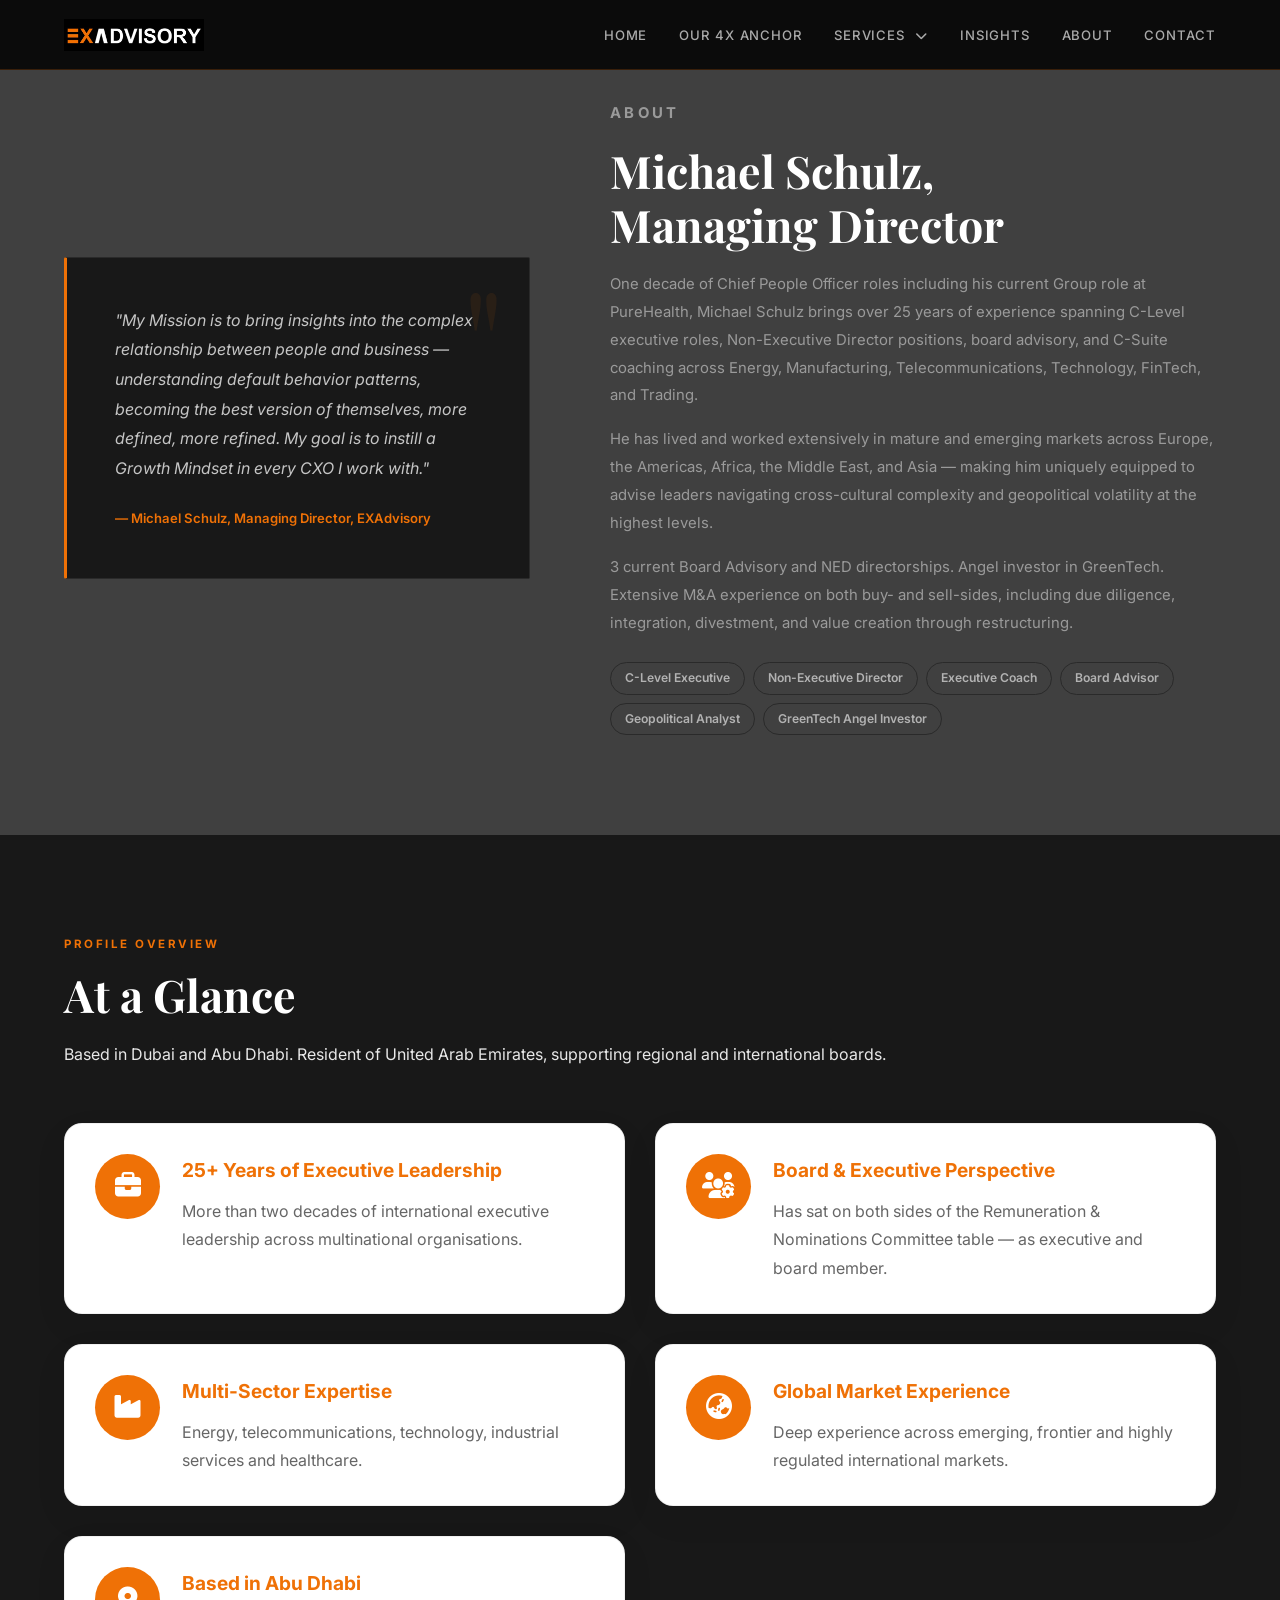
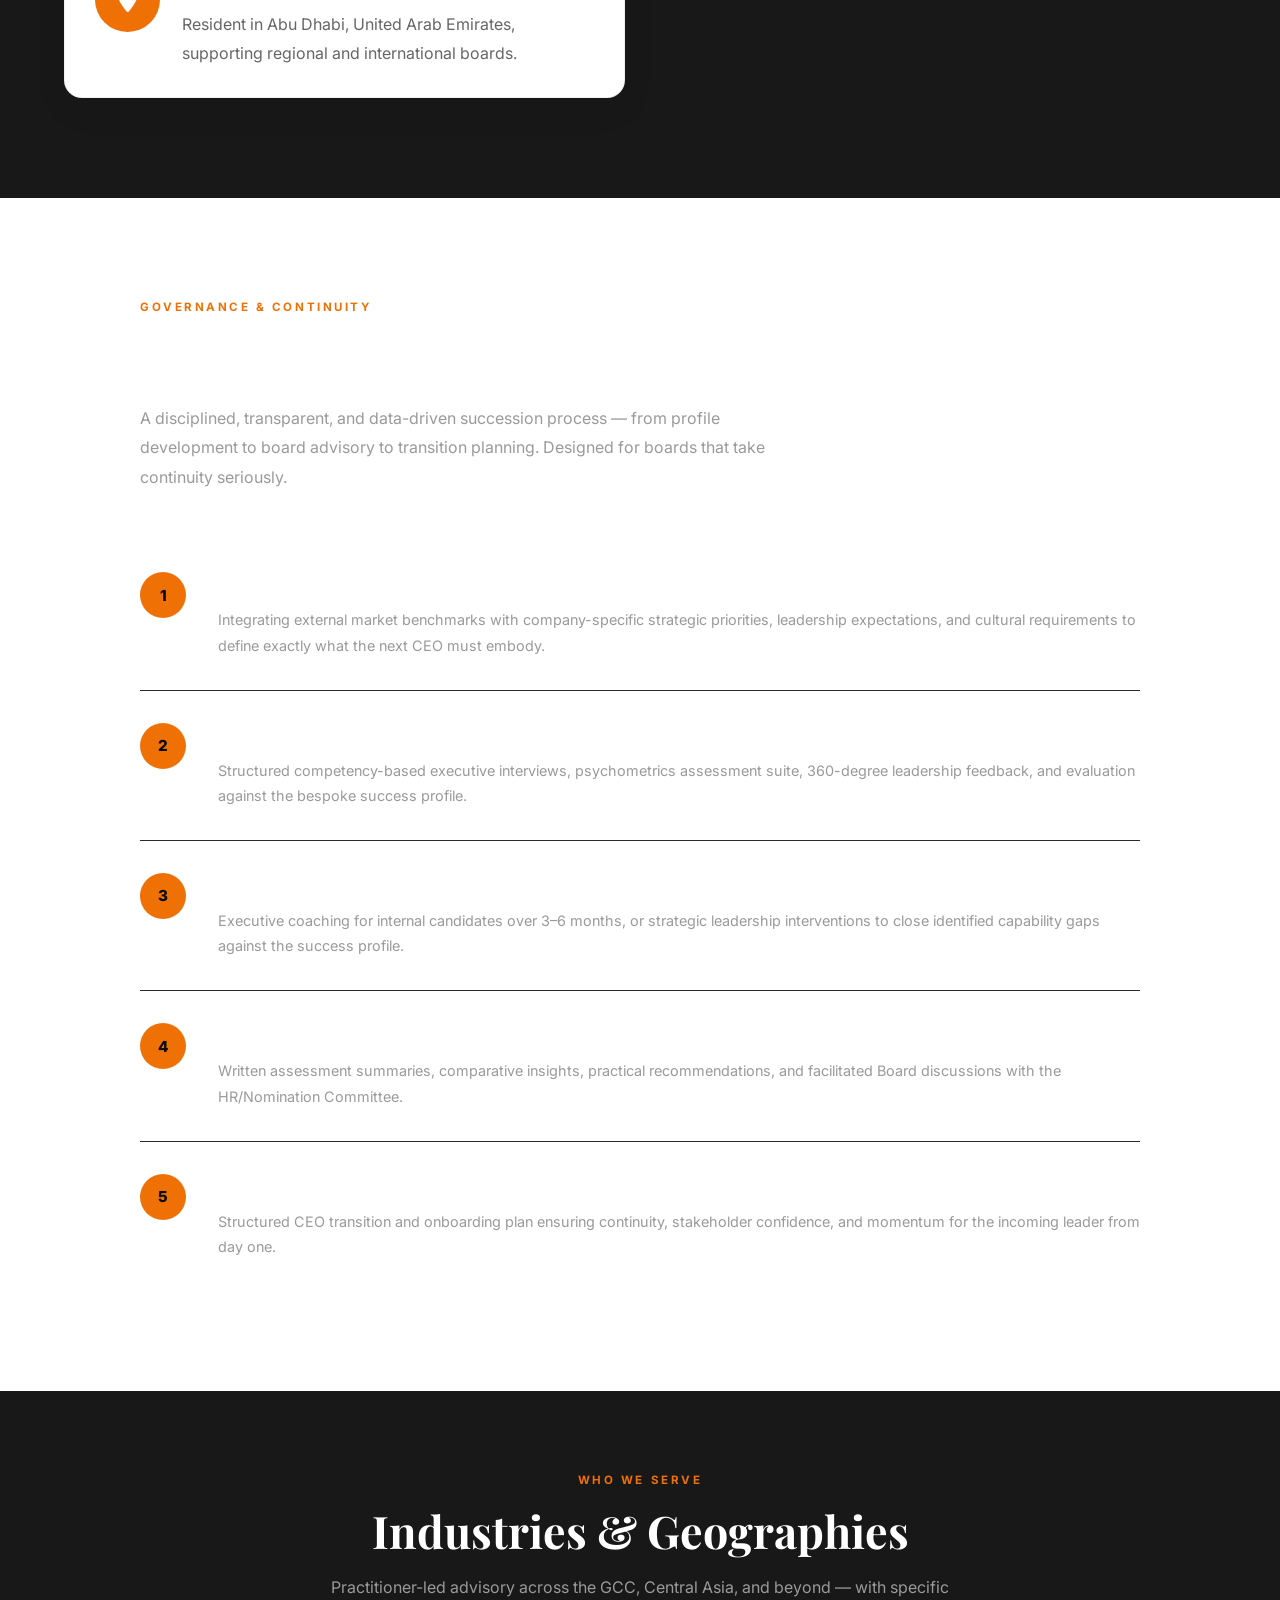
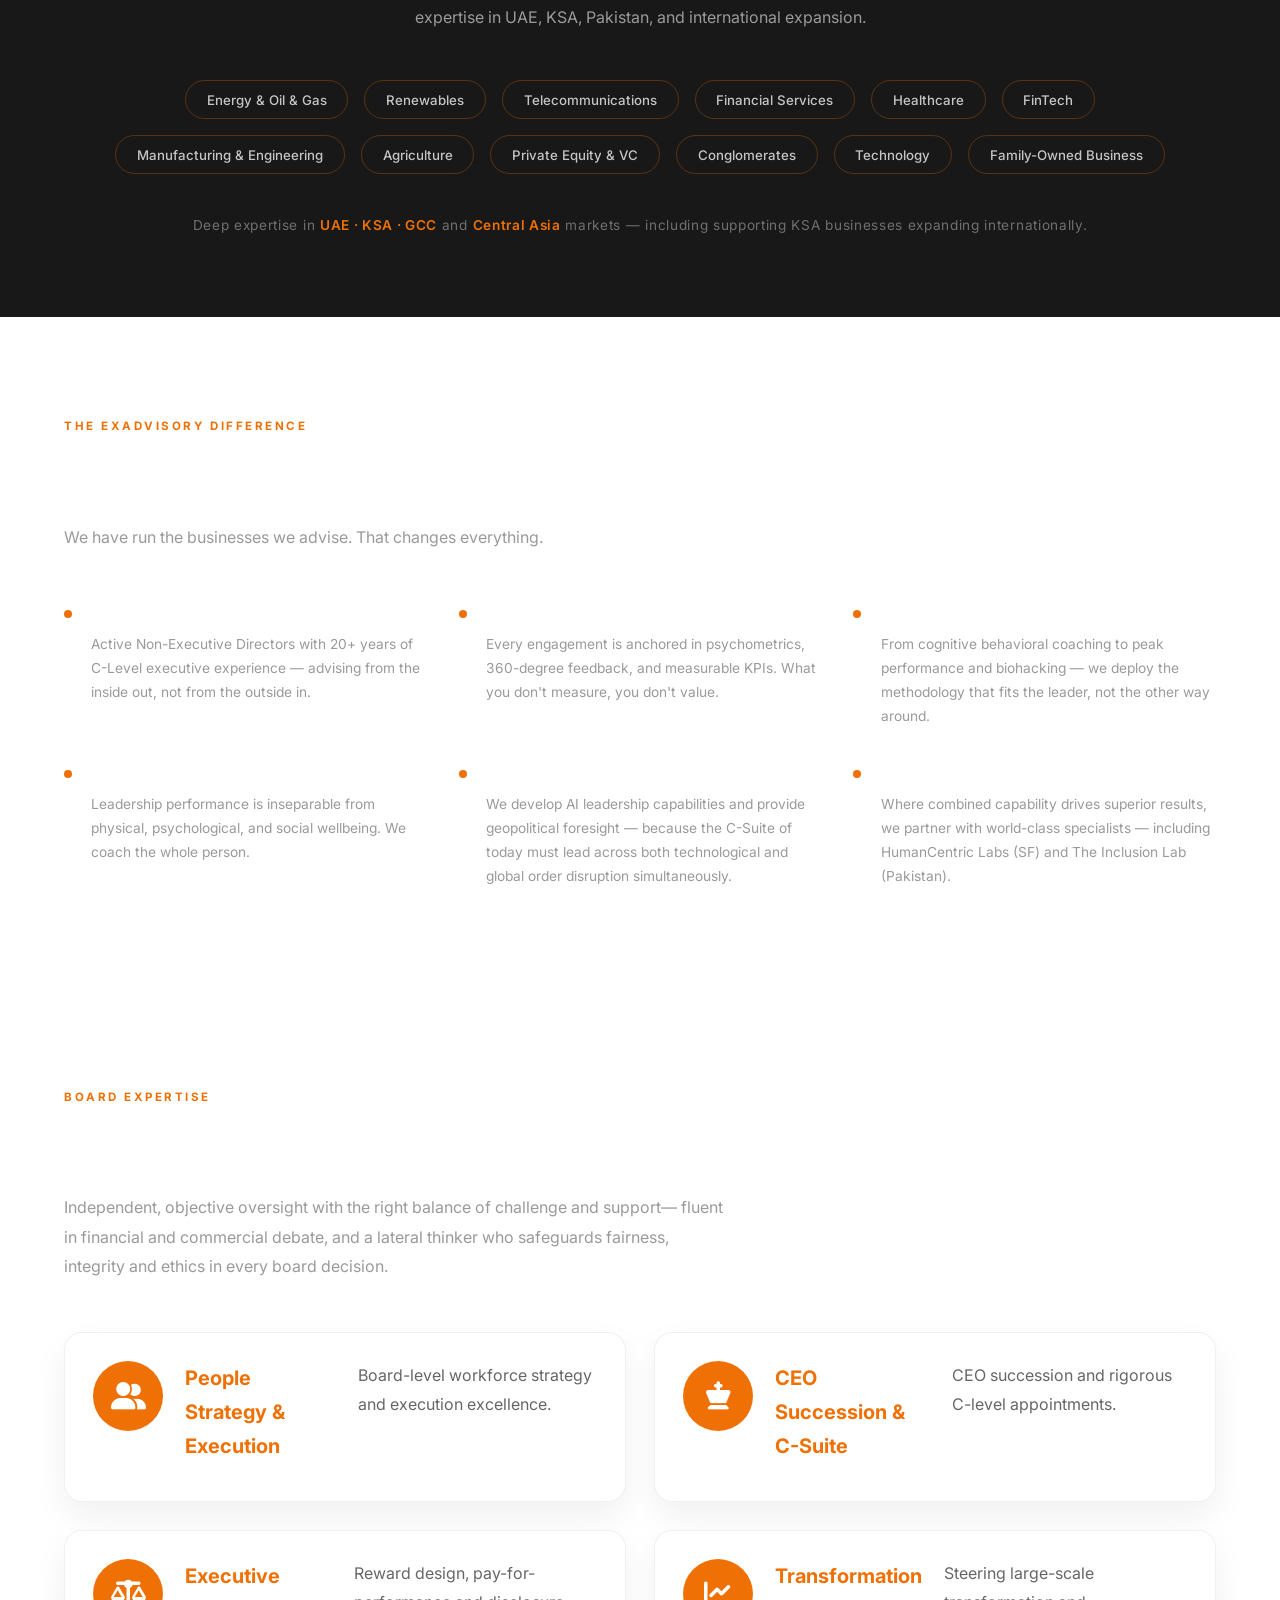
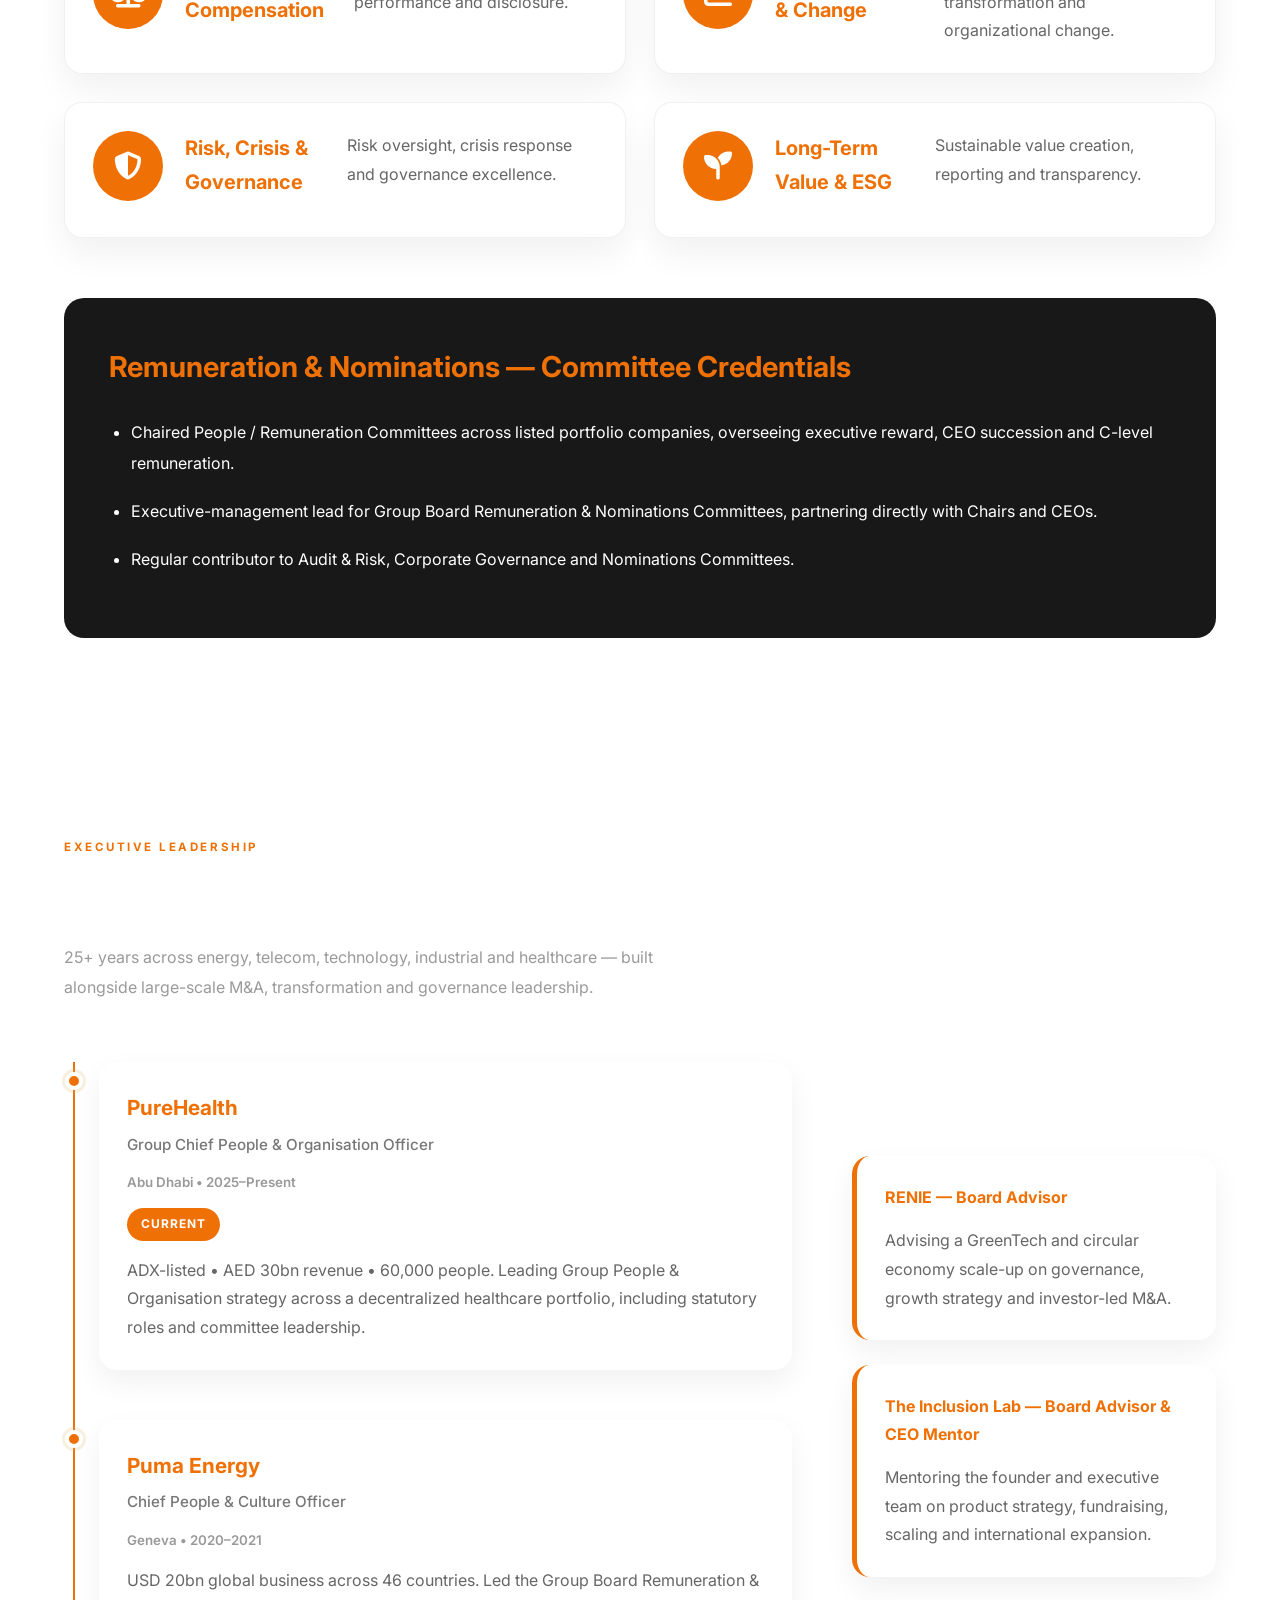
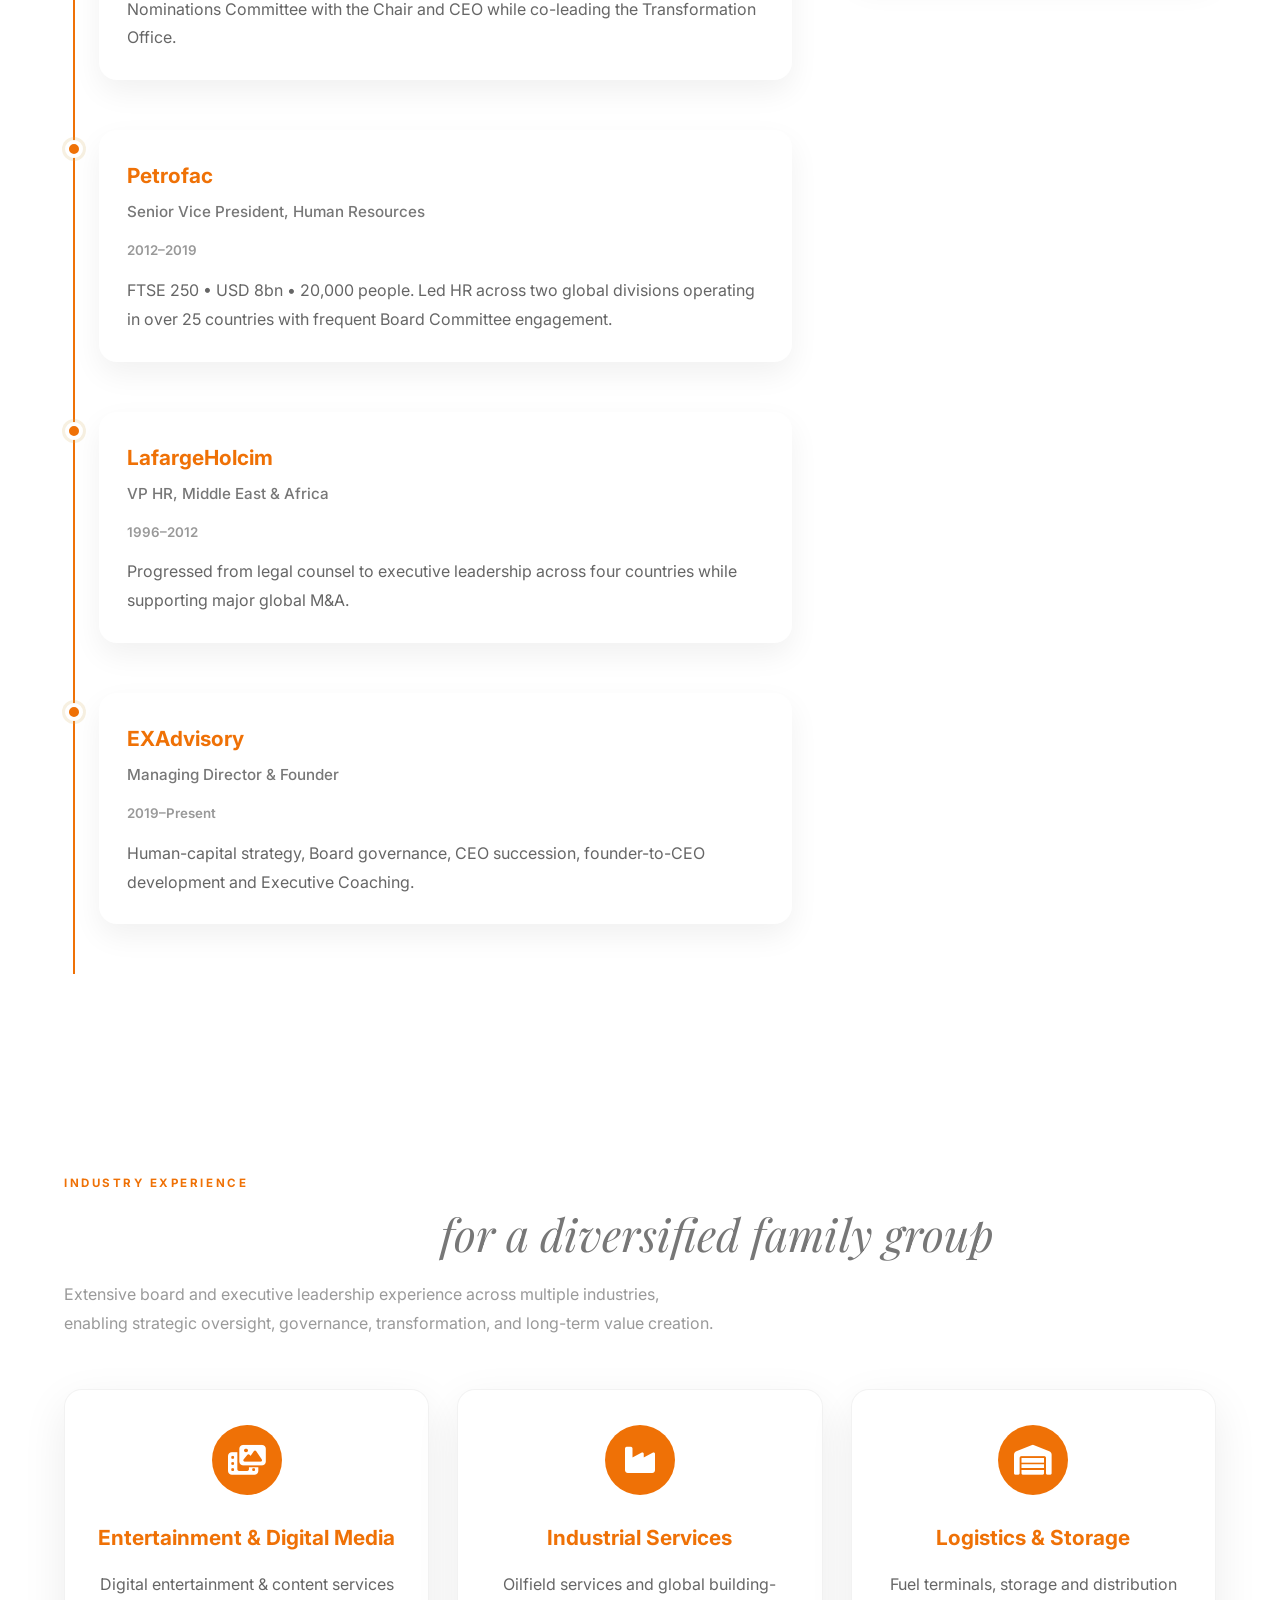
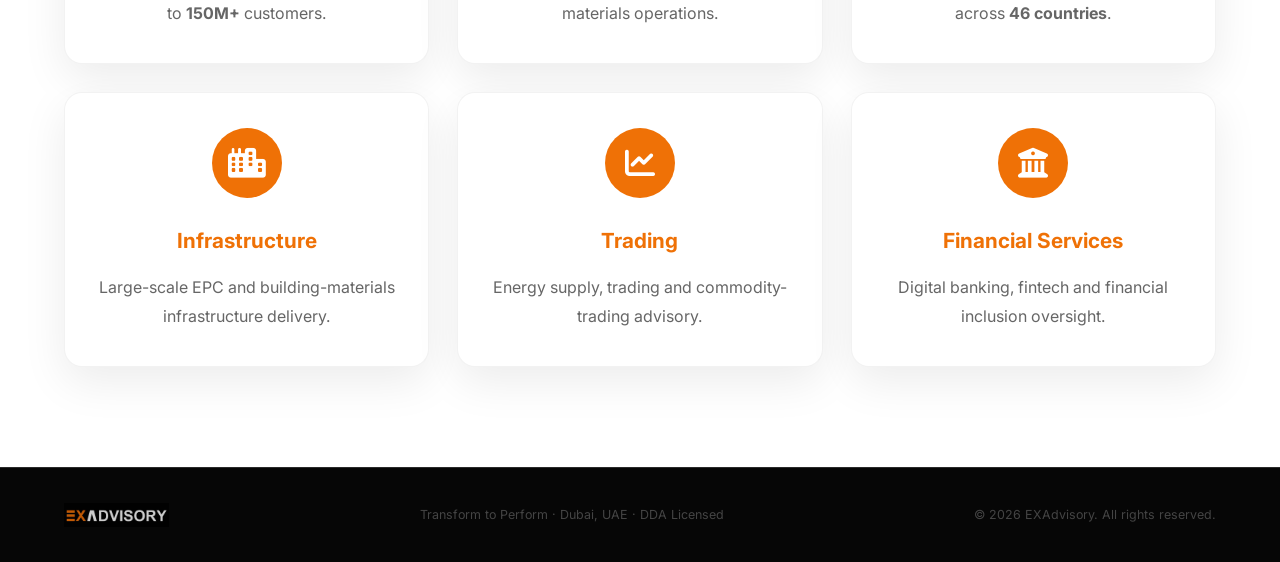
==== commit 9f9eb325: "add" ====
--- a/about/index.html
+++ b/about/index.html
@@ -30,7 +30,14 @@
     <ul class="nav-links" id="navLinks">
       <li><a href="../">Home</a></li>
       <li><a href="../our-4x-anchor/">Our 4x Anchor</a></li>
-      <li><a href="../services/">Services</a></li>
+
+      <li class="dropdown">
+        <a href="../services/">Services <i class="fas fa-chevron-down"></i></a>
+        <ul class="dropdown-menu">
+          <li><a href="../services/#founders">Founder to CEO Transition</a></li>
+        </ul>
+      </li>
+
       <li><a href="../insights/">Insights</a></li>
       <li><a href="../about/">About</a></li>
       <li><a href="../contact/">Contact</a></li>
@@ -50,15 +57,17 @@
         <div class="about-text">
           <p class="section-label">About</p>
           <h2 class="section-title">Michael Schulz,<br />Managing Director</h2>
-          <p>Michael Schulz brings over 25 years of experience spanning C-Level executive roles, Non-Executive Director
-            positions, board advisory, and C-Suite coaching across Energy, Manufacturing, Telecommunications,
-            Technology, FinTech, and Trading.</p>
+          <p>One decade of Chief People Officer roles including his current Group role at PureHealth, Michael Schulz
+            brings over 25 years of experience spanning C-Level executive roles, Non-Executive Director positions, board
+            advisory, and C-Suite coaching across Energy, Manufacturing, Telecommunications, Technology, FinTech, and
+            Trading.
+          </p>
           <p>He has lived and worked extensively in mature and emerging markets across Europe, the Americas, Africa, the
             Middle East, and Asia — making him uniquely equipped to advise leaders navigating cross-cultural complexity
             and geopolitical volatility at the highest levels.</p>
-          <p>Former Group Chief People Officer. Current NED across 6 directorships. Angel investor in GreenTech.
-            Extensive M&amp;A experience on both buy- and sell-sides, including due diligence, integration, divestment,
-            and value creation through restructuring.</p>
+          <p>3 current Board Advisory and NED directorships. Angel investor in GreenTech. Extensive M&A experience on
+            both buy- and sell-sides, including due diligence, integration, divestment, and value creation through
+            restructuring.</p>
           <div class="about-pills">
             <span class="about-pill">C-Level Executive</span>
             <span class="about-pill">Non-Executive Director</span>
@@ -82,7 +91,8 @@
       <h2 class="section-title">
         At a Glance
       </h2>
-
+      <p>Based in Dubai and Abu Dhabi. Resident of United Arab Emirates, supporting regional and international boards.
+      </p>
       <div class="glance-grid">
 
         <div class="glance-card">
@@ -208,44 +218,6 @@
             <p>Structured CEO transition and onboarding plan ensuring continuity, stakeholder confidence, and momentum
               for the incoming leader from day one.</p>
           </div>
-        </div>
-      </div>
-    </div>
-  </section>
-
-  <!-- FOUNDER TRANSITION -->
-  <section class="section" id="founders">
-    <div style="max-width:1200px;margin:0 auto">
-      <p class="section-label">For PE, VC &amp; Investors</p>
-      <h2 class="section-title">Founder-to-CEO Transition:<br />Safeguard Your Investment</h2>
-      <p class="section-intro">EXAdvisory specializes in helping founders of PE- and VC-backed companies transition from
-        hands-on, product-obsessed leaders to strategic, investor-aligned CEOs — protecting and accelerating your
-        investment thesis through five structured streams.</p>
-      <div class="five-streams">
-        <div class="stream-card">
-          <div class="stream-num">01</div>
-          <h4>Self-Leadership &amp; Personal Growth</h4>
-          <p>Emotional intelligence, resilience, self-awareness, and stress management for the CEO journey.</p>
-        </div>
-        <div class="stream-card">
-          <div class="stream-num">02</div>
-          <h4>Strategic Planning &amp; Execution</h4>
-          <p>Purpose, vision, growth strategies, and navigating complex business challenges at scale.</p>
-        </div>
-        <div class="stream-card">
-          <div class="stream-num">03</div>
-          <h4>Team Building &amp; Management</h4>
-          <p>Hiring, developing, and leading teams — scaling organizational capability beyond the founding team.</p>
-        </div>
-        <div class="stream-card">
-          <div class="stream-num">04</div>
-          <h4>Communication &amp; Influence</h4>
-          <p>Storytelling, equity narrative, stakeholder engagement, public speaking, and authentic presence.</p>
-        </div>
-        <div class="stream-card">
-          <div class="stream-num">05</div>
-          <h4>Culture &amp; Values</h4>
-          <p>Creating culture aligned with values, sustaining diversity, ethical leadership, and long-term growth.</p>
         </div>
       </div>
     </div>
@@ -478,26 +450,6 @@
 
             <div class="timeline-content">
               <h3>
-                VEON
-                <span>Group Chief People Officer</span>
-              </h3>
-
-              <small>Amsterdam • 2021–2024</small>
-
-              <p>
-                NASDAQ & Euronext listed • USD 10bn • 50,000 people.
-                Statutory Board Member of six portfolio companies and
-                Chair of all People (Remuneration & Nominations)
-                Committees.
-              </p>
-            </div>
-          </div>
-
-          <div class="timeline-item">
-            <div class="timeline-dot"></div>
-
-            <div class="timeline-content">
-              <h3>
                 Puma Energy
                 <span>Chief People & Culture Officer</span>
               </h3>
@@ -576,16 +528,6 @@
           <h3>Current & Previous Board & Advisory Mandates</h3>
 
           <div class="mandate-card">
-            <h4>VEON — Non-Executive Director</h4>
-
-            <p>
-              Statutory Board Member of two NASDAQ-listed portfolio
-              companies and Chair of the People Committee, overseeing
-              people strategy, CEO succession and executive remuneration.
-            </p>
-          </div>
-
-          <div class="mandate-card">
             <h4>RENIE — Board Advisor</h4>
 
             <p>
--- a/style.css
+++ b/style.css
@@ -301,6 +301,73 @@
   max-width: 660px;
   line-height: 1.85;
 }
+.svc-icon {
+  width: 68px;
+  height: 68px;
+  display: flex;
+  align-items: center;
+  justify-content: center;
+  border-radius: 18px;
+  background: linear-gradient(135deg, #1b365d, #0f5fa6);
+  color: #fff;
+  font-size: 28px;
+  margin-bottom: 20px;
+  box-shadow: 0 12px 30px rgba(15, 95, 166, 0.18);
+  transition: all 0.35s ease;
+}
+
+.svc-card:hover .svc-icon {
+  transform: translateY(-4px) scale(1.05);
+  box-shadow: 0 18px 40px rgba(15, 95, 166, 0.28);
+}
+.nav-links .dropdown {
+  position: relative;
+}
+
+.nav-links .dropdown-menu {
+  position: absolute;
+  top: calc(100% + 10px);
+  left: 0;
+  min-width: 260px;
+  background: #fff;
+  border-radius: 12px;
+  box-shadow: 0 12px 40px rgba(0, 0, 0, 0.12);
+  padding: 10px 0;
+  list-style: none;
+  opacity: 0;
+  visibility: hidden;
+  transform: translateY(8px);
+  transition: all 0.25s ease;
+  z-index: 1000;
+}
+
+.nav-links .dropdown:hover .dropdown-menu {
+  opacity: 1;
+  visibility: visible;
+  transform: translateY(0);
+}
+
+.dropdown-menu li {
+  margin: 0;
+}
+
+.dropdown-menu a {
+  display: block;
+  padding: 12px 20px;
+  color: #1b365d;
+  text-decoration: none;
+  white-space: nowrap;
+  transition: background 0.2s ease;
+}
+
+.dropdown-menu a:hover {
+  background: #f5f7fa;
+}
+
+.dropdown > a i {
+  font-size: 12px;
+  margin-left: 6px;
+}
 
 /* ── 4X FRAMEWORK ── */
 .framework-grid {
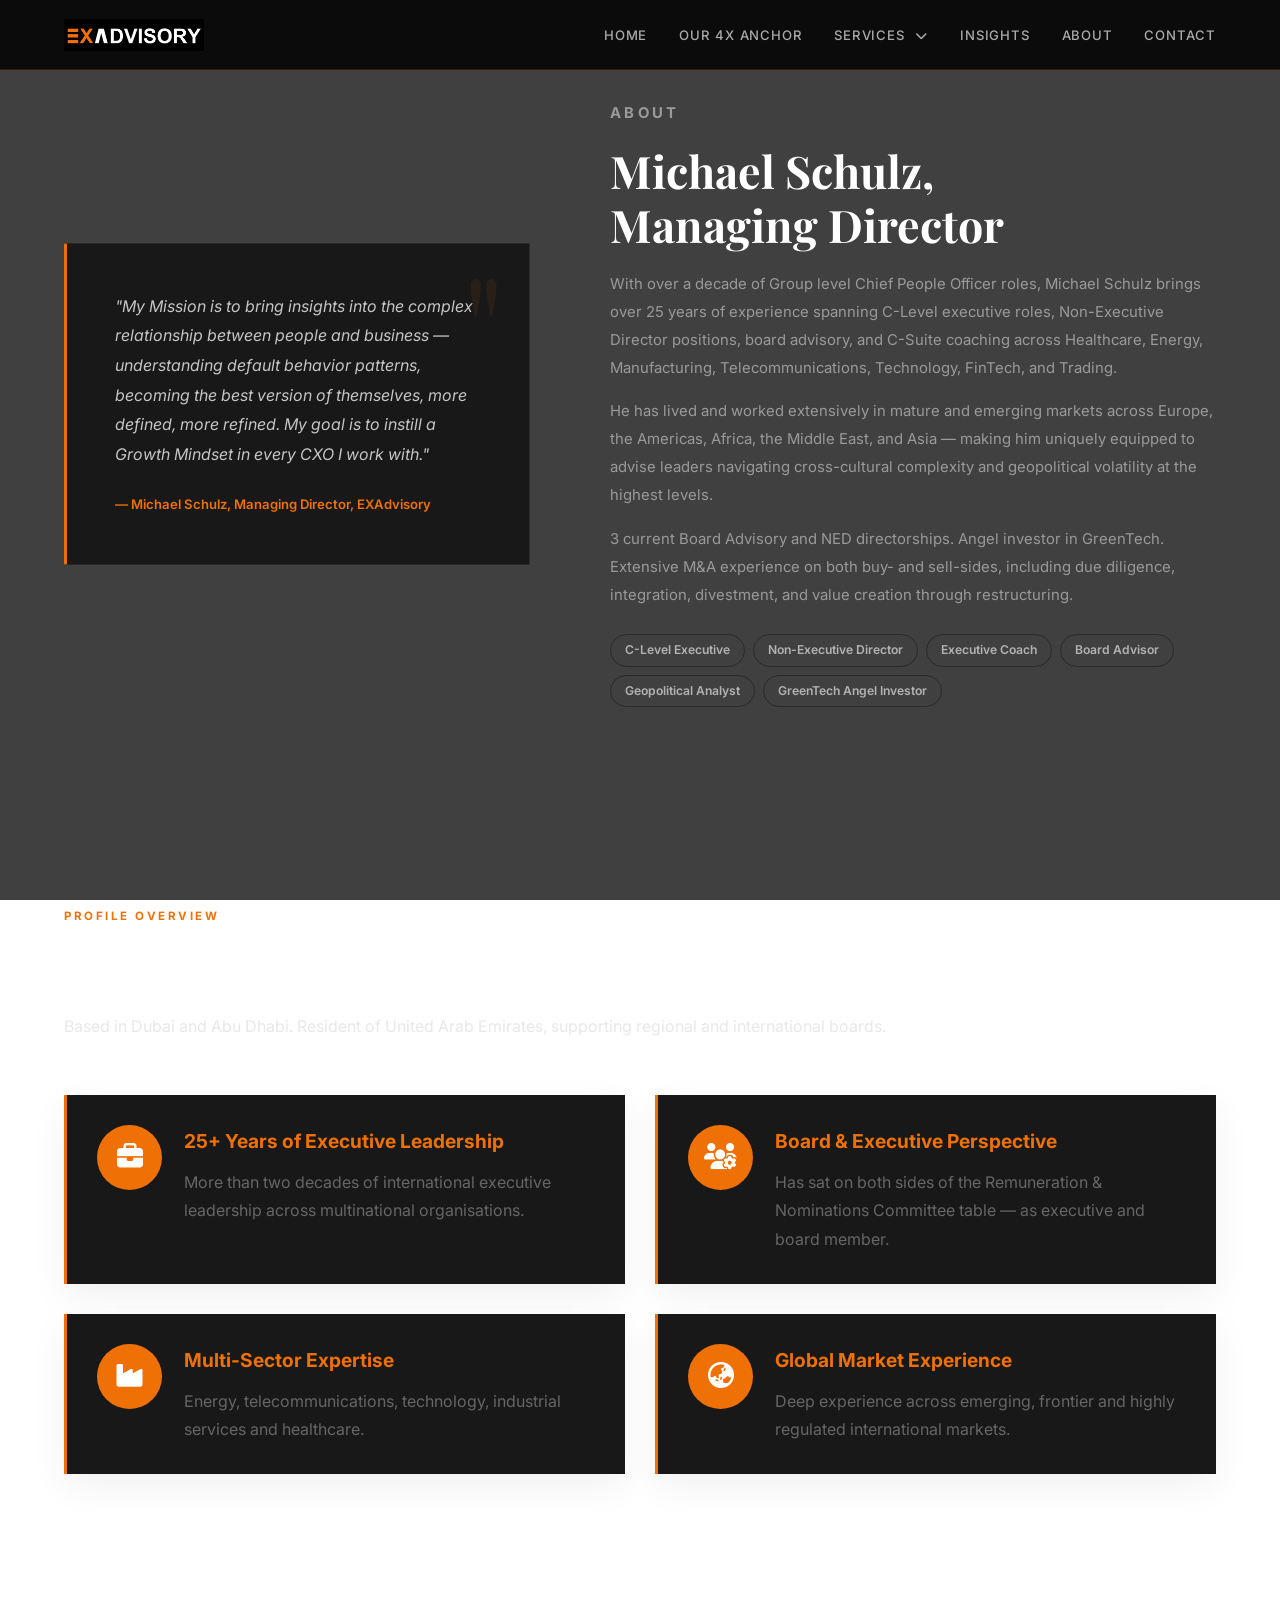
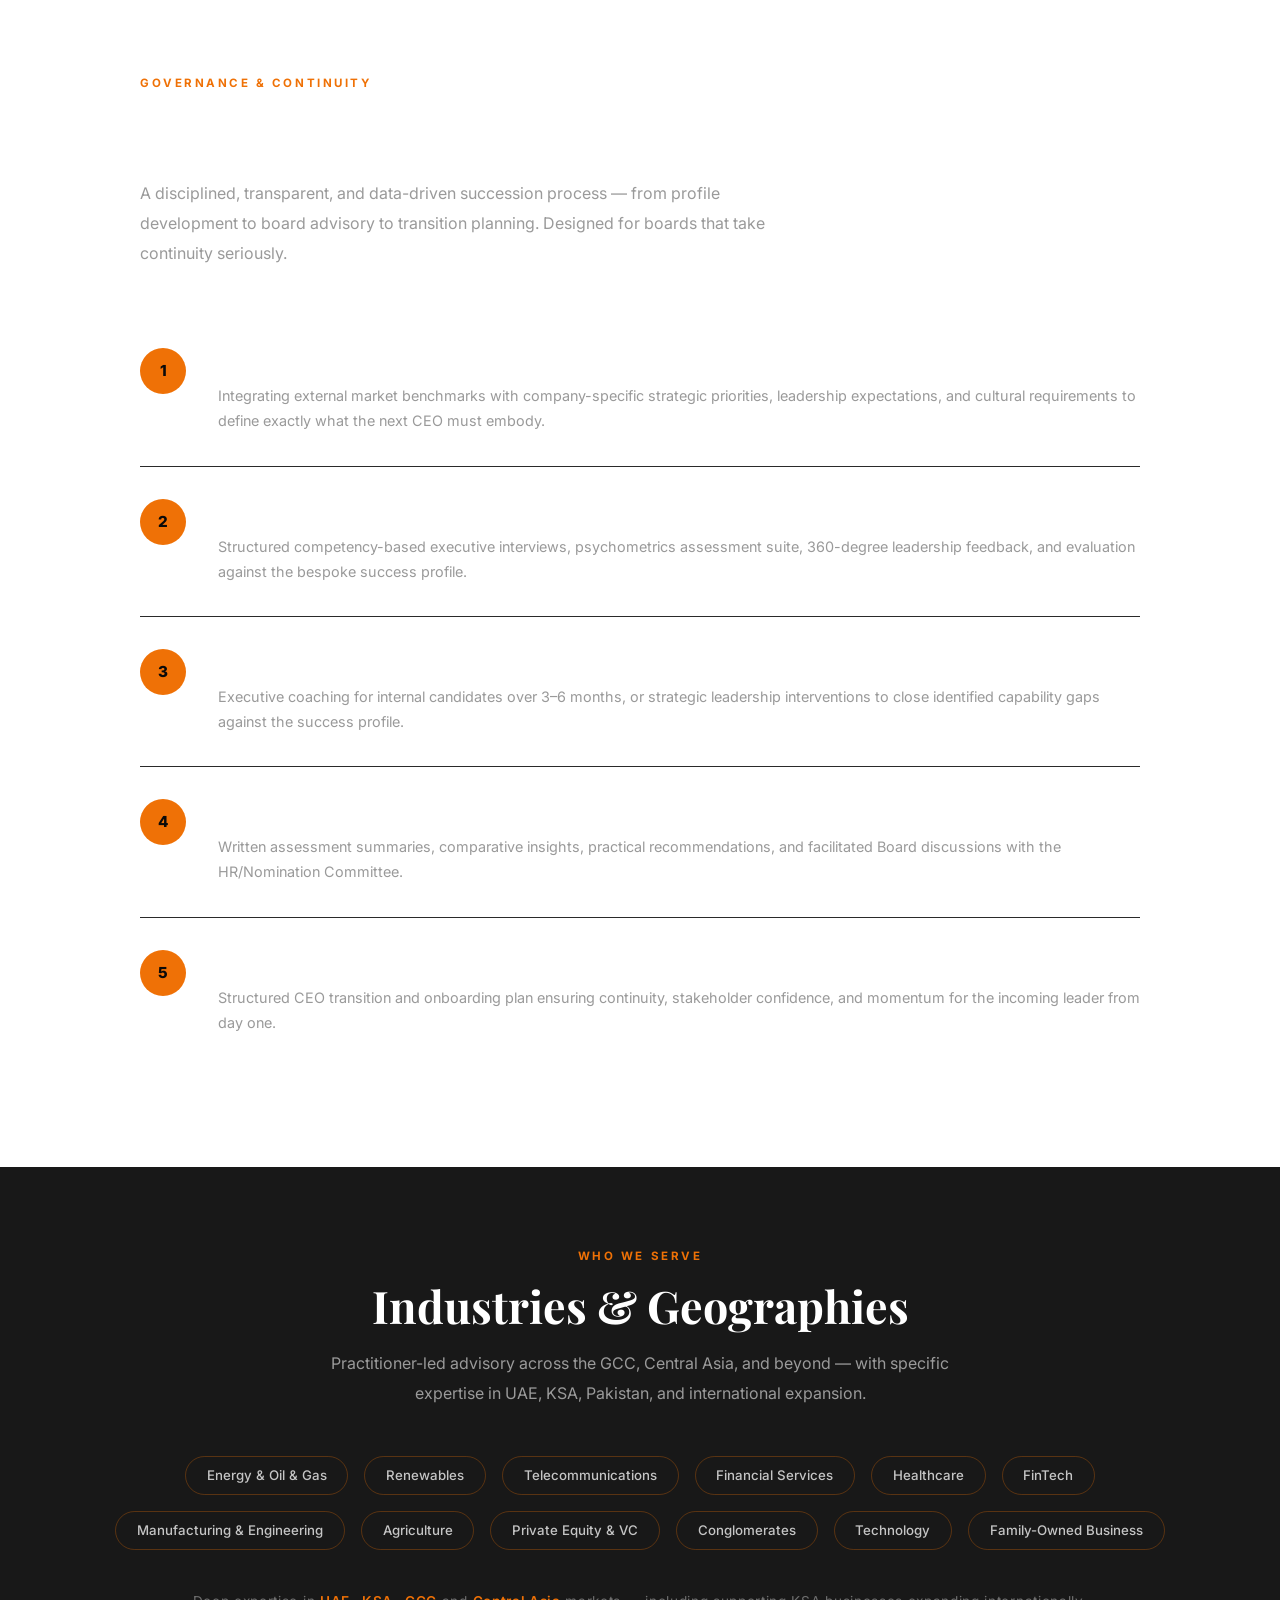
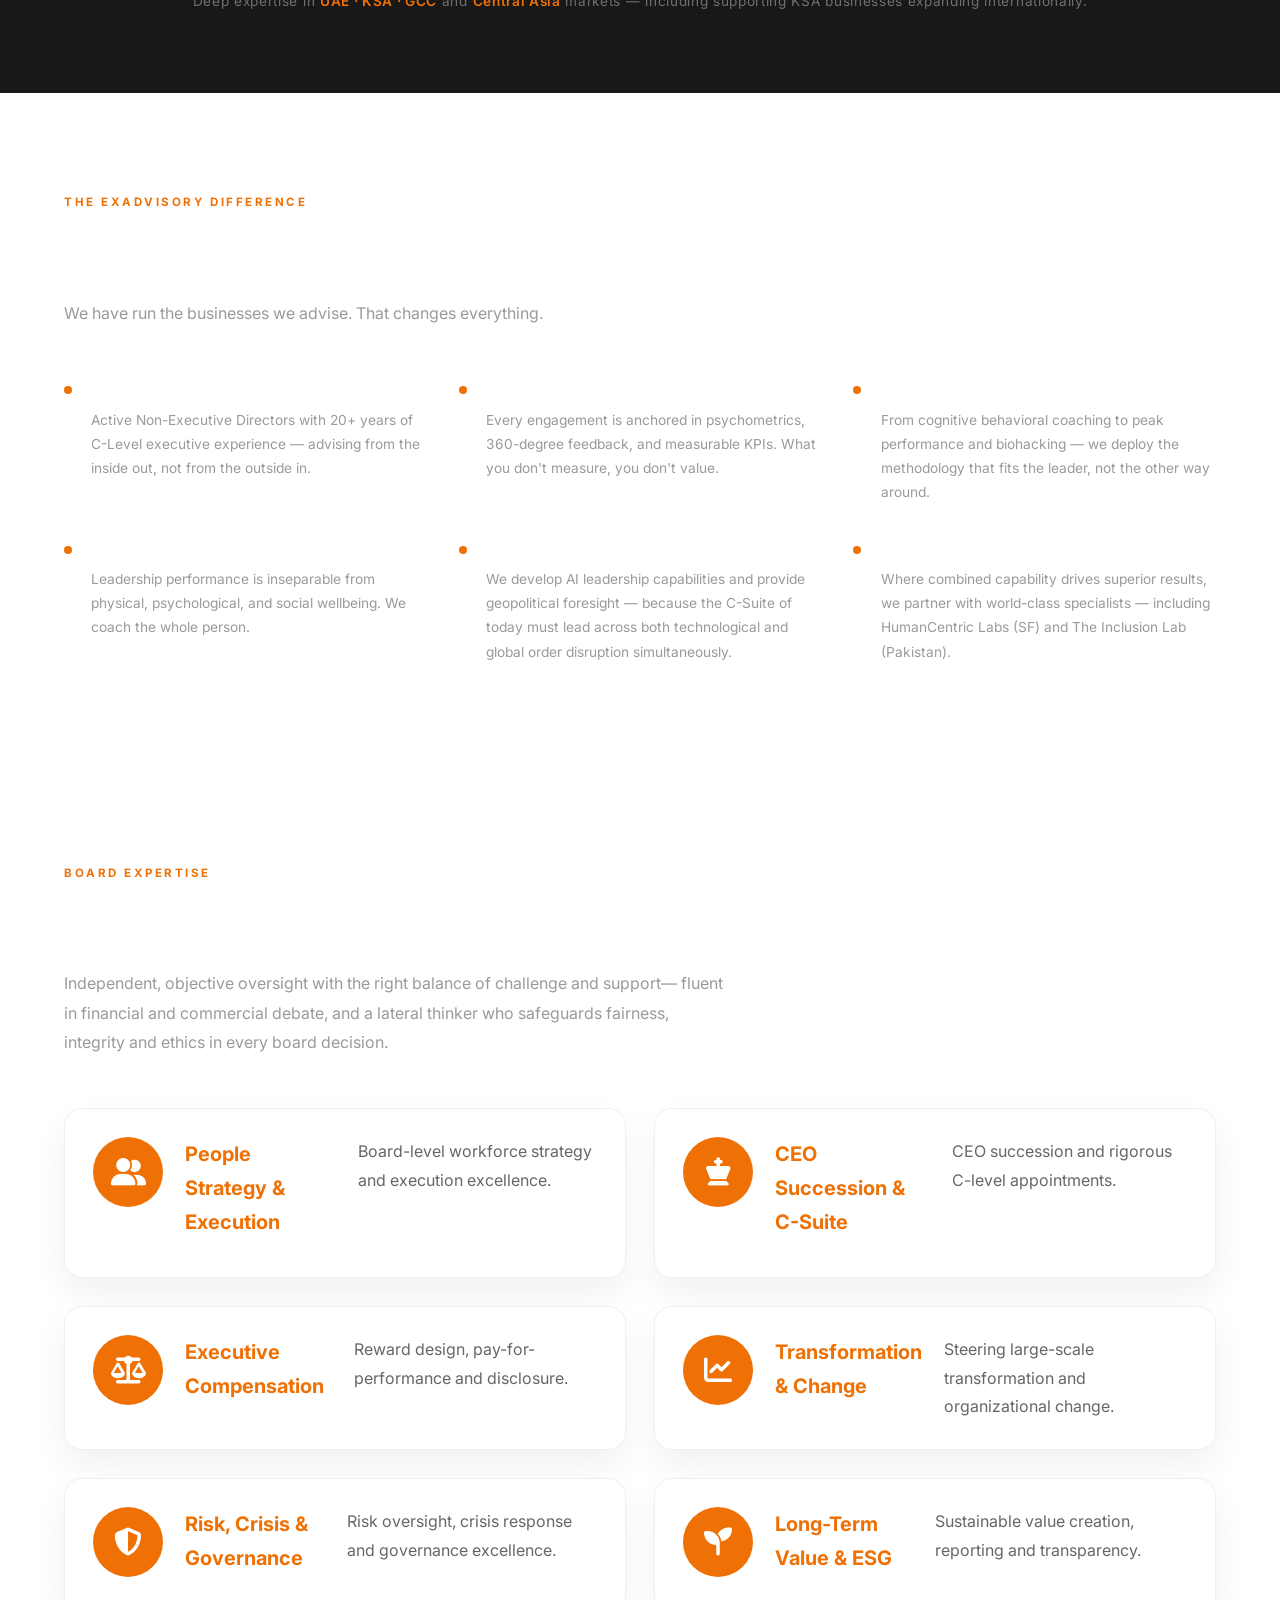
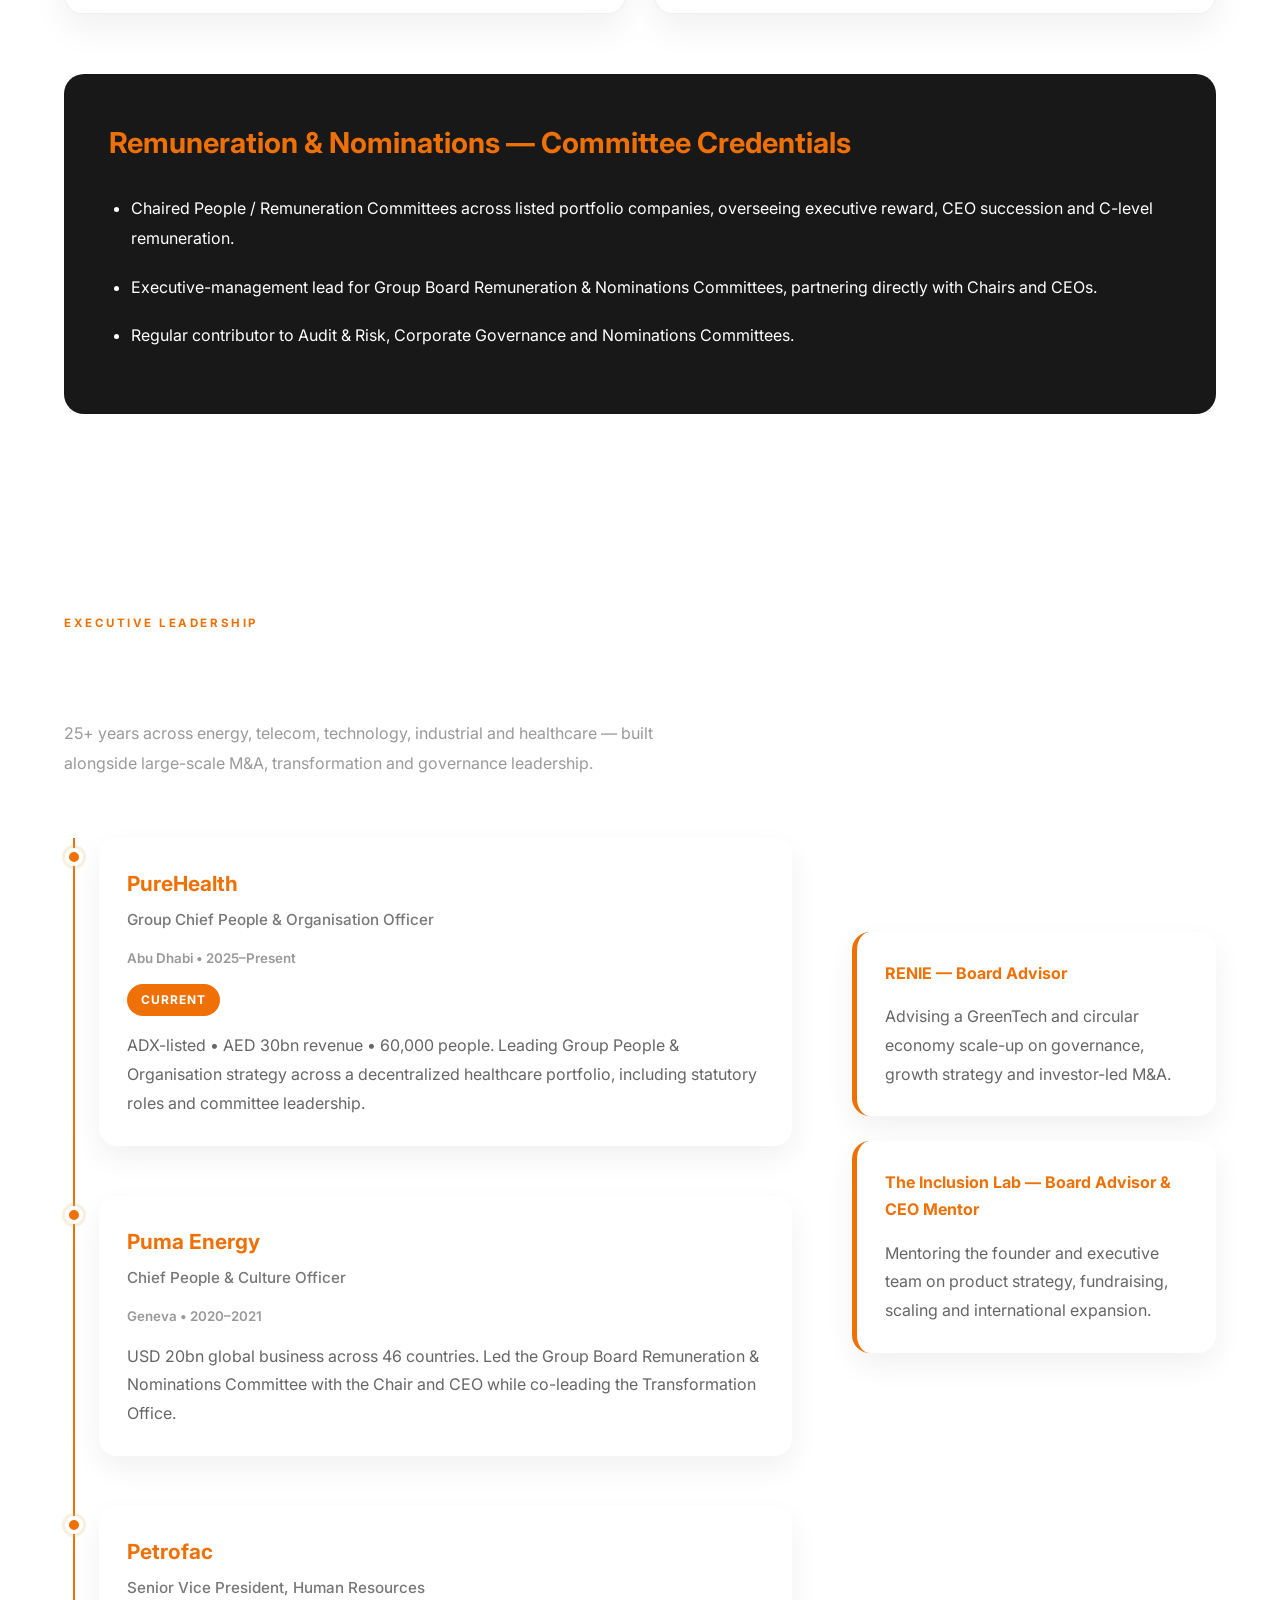
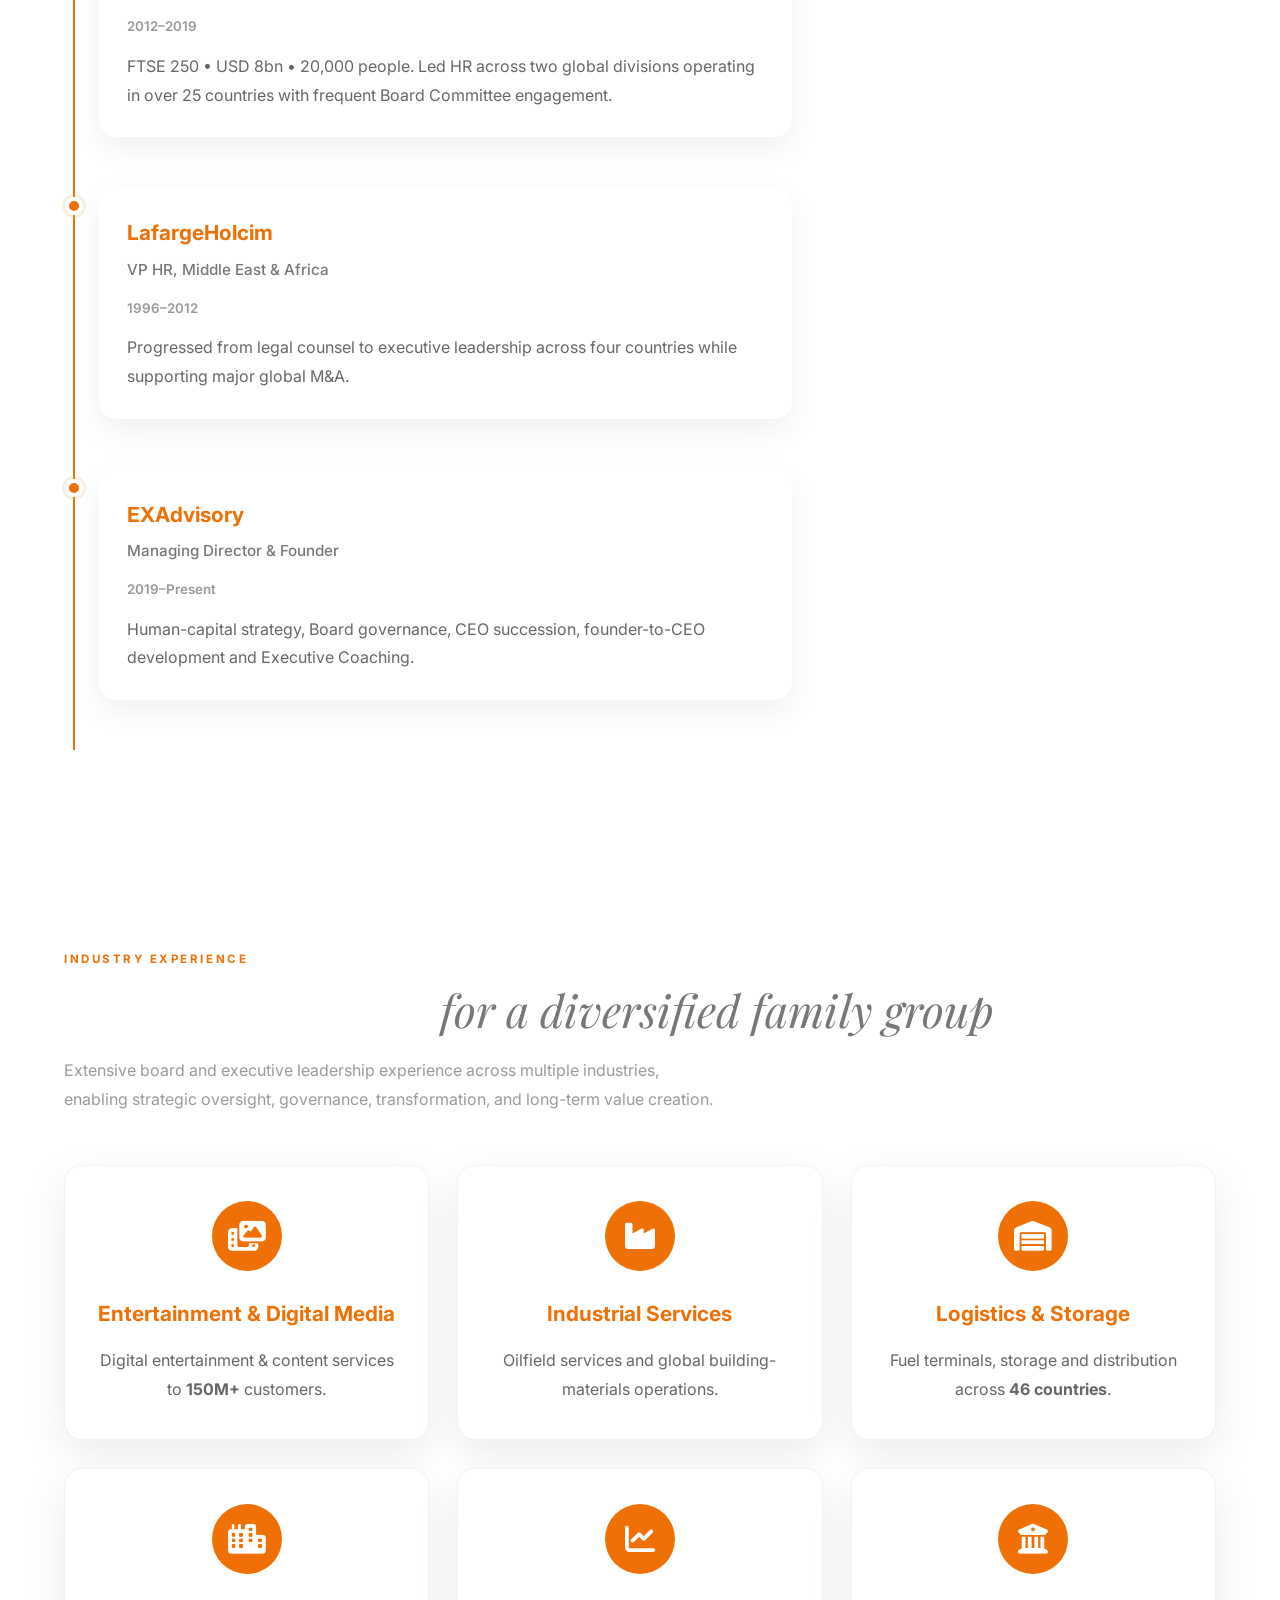
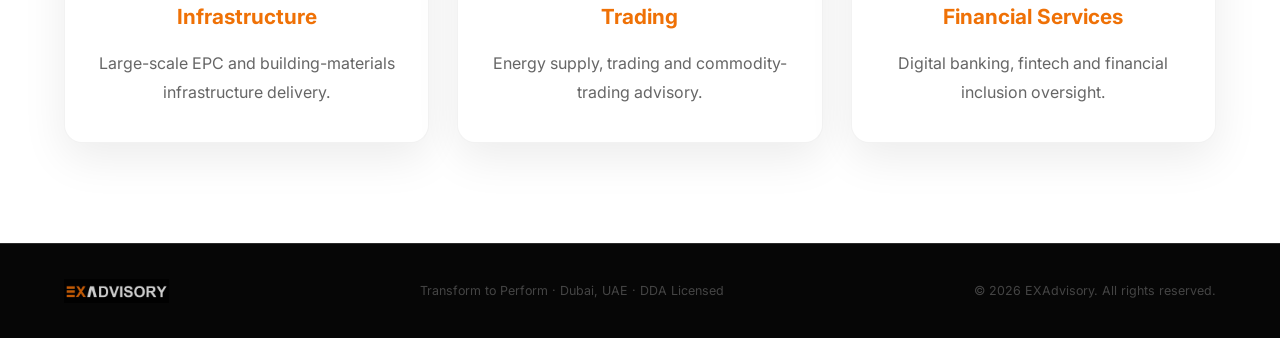
==== commit 9a31ac0e: "update" ====
--- a/about/index.html
+++ b/about/index.html
@@ -57,10 +57,9 @@
         <div class="about-text">
           <p class="section-label">About</p>
           <h2 class="section-title">Michael Schulz,<br />Managing Director</h2>
-          <p>One decade of Chief People Officer roles including his current Group role at PureHealth, Michael Schulz
-            brings over 25 years of experience spanning C-Level executive roles, Non-Executive Director positions, board
-            advisory, and C-Suite coaching across Energy, Manufacturing, Telecommunications, Technology, FinTech, and
-            Trading.
+          <p>With over a decade of Group level Chief People Officer roles, Michael Schulz brings over 25 years of
+            experience spanning C-Level executive roles, Non-Executive Director positions, board advisory, and C-Suite
+            coaching across Healthcare, Energy, Manufacturing, Telecommunications, Technology, FinTech, and Trading.
           </p>
           <p>He has lived and worked extensively in mature and emerging markets across Europe, the Americas, Africa, the
             Middle East, and Asia — making him uniquely equipped to advise leaders navigating cross-cultural complexity
@@ -147,20 +146,6 @@
             <p>
               Deep experience across emerging, frontier and
               highly regulated international markets.
-            </p>
-          </div>
-        </div>
-
-        <div class="glance-card">
-          <div class="glance-icon">
-            <i class="fas fa-map-marker-alt"></i>
-          </div>
-
-          <div>
-            <h4>Based in Abu Dhabi</h4>
-            <p>
-              Resident in Abu Dhabi, United Arab Emirates,
-              supporting regional and international boards.
             </p>
           </div>
         </div>
--- a/style.css
+++ b/style.css
@@ -1111,9 +1111,9 @@
   color: #666;
   line-height: 1.8;
 }
-#at-a-glance {
+/* #at-a-glance {
   background: #181818;
-}
+} */
 
 .glance-grid {
   display: grid;
@@ -1127,9 +1127,8 @@
   align-items: flex-start;
   gap: 22px;
   padding: 30px;
-  background: #fff;
-  border-radius: 18px;
-  border: 1px solid rgba(0, 0, 0, 0.06);
+  background: #181818;
+  border-left: 3px solid #ef7106;
   box-shadow: 0 12px 35px rgba(0, 0, 0, 0.06);
   transition: 0.35s;
 }
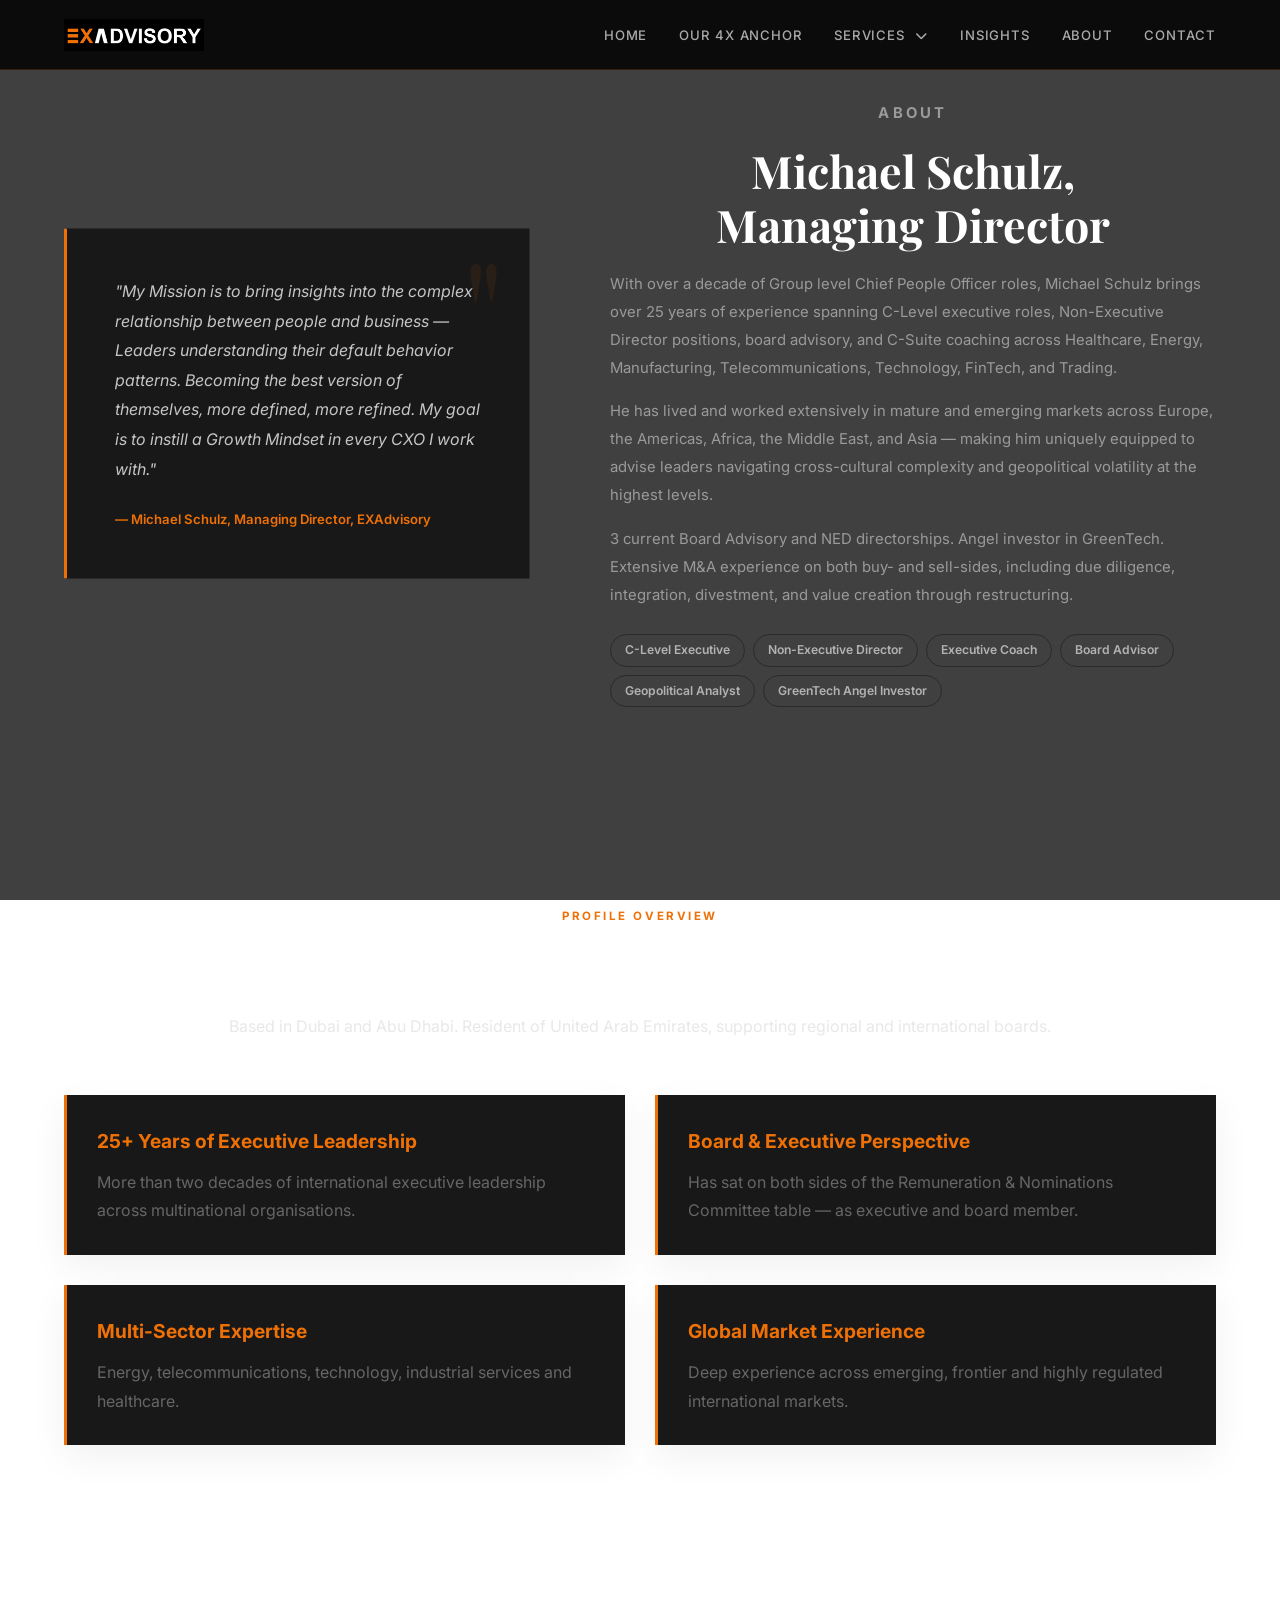
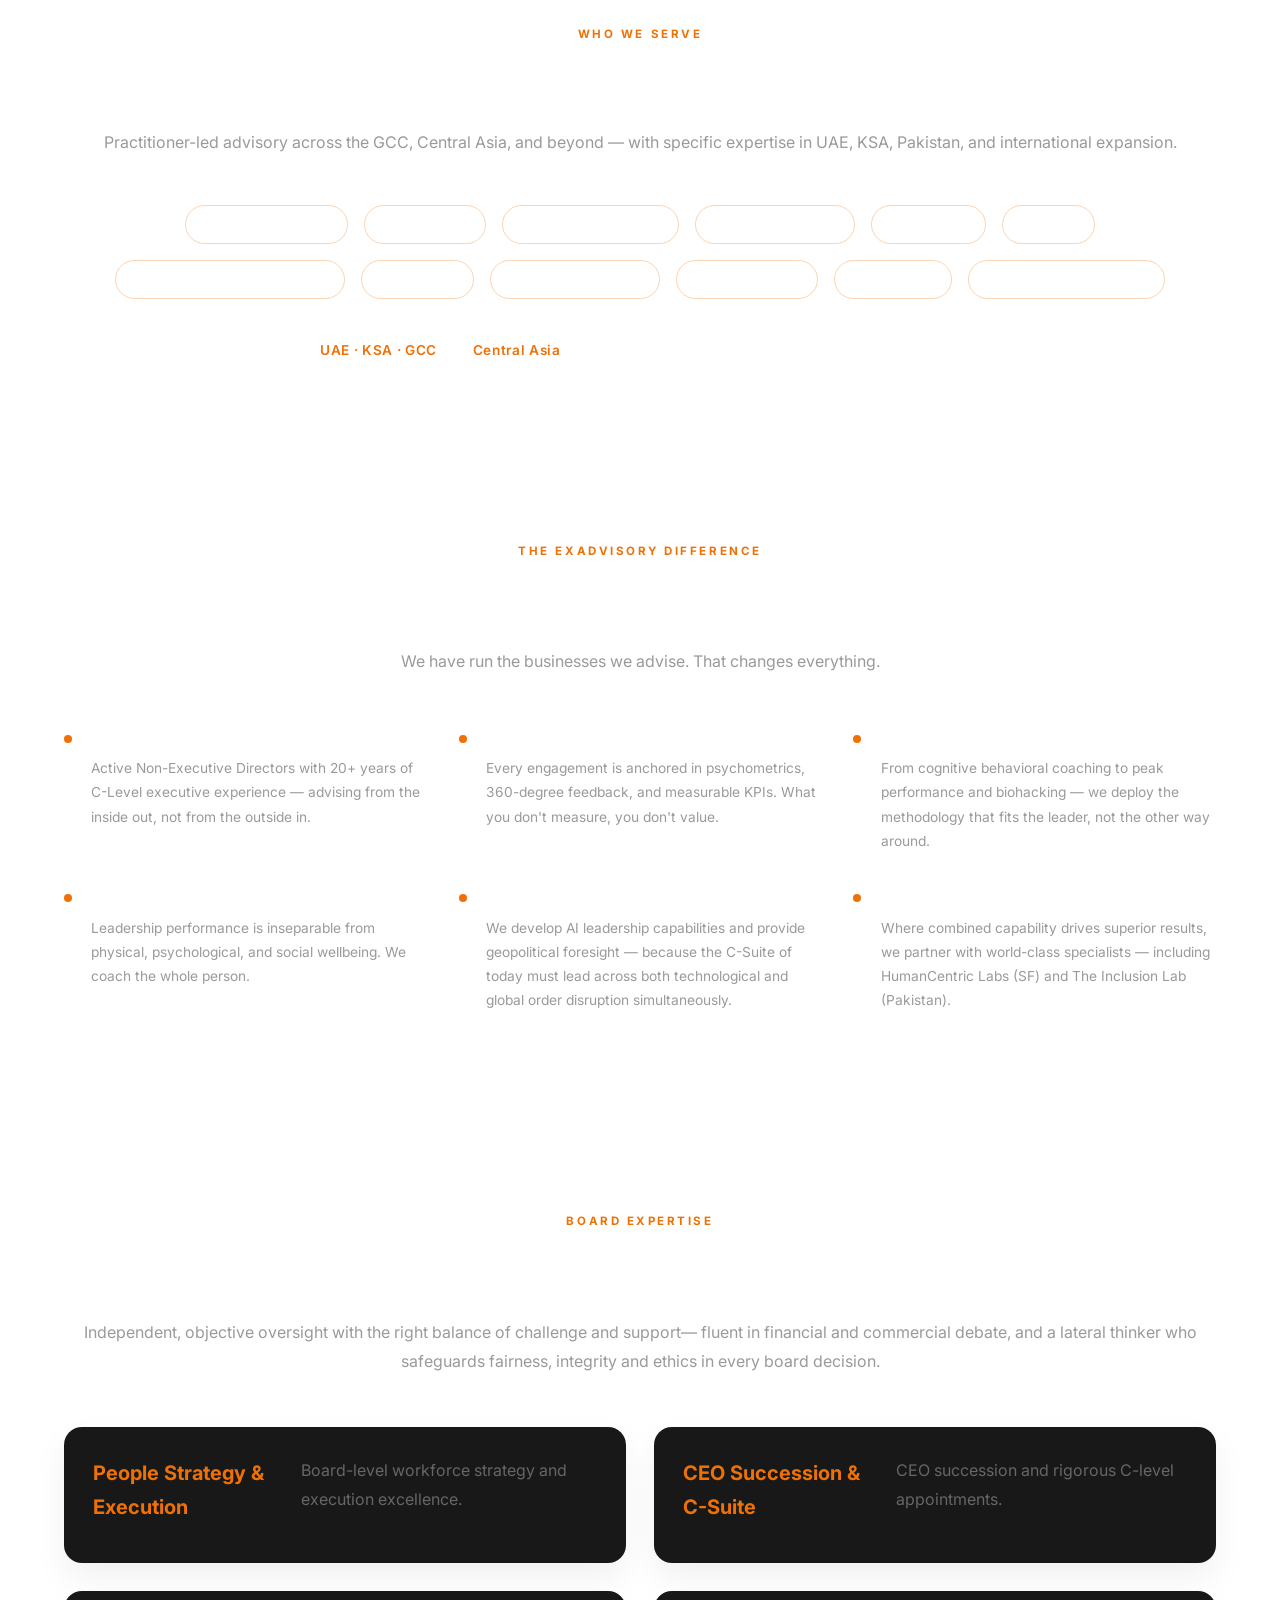
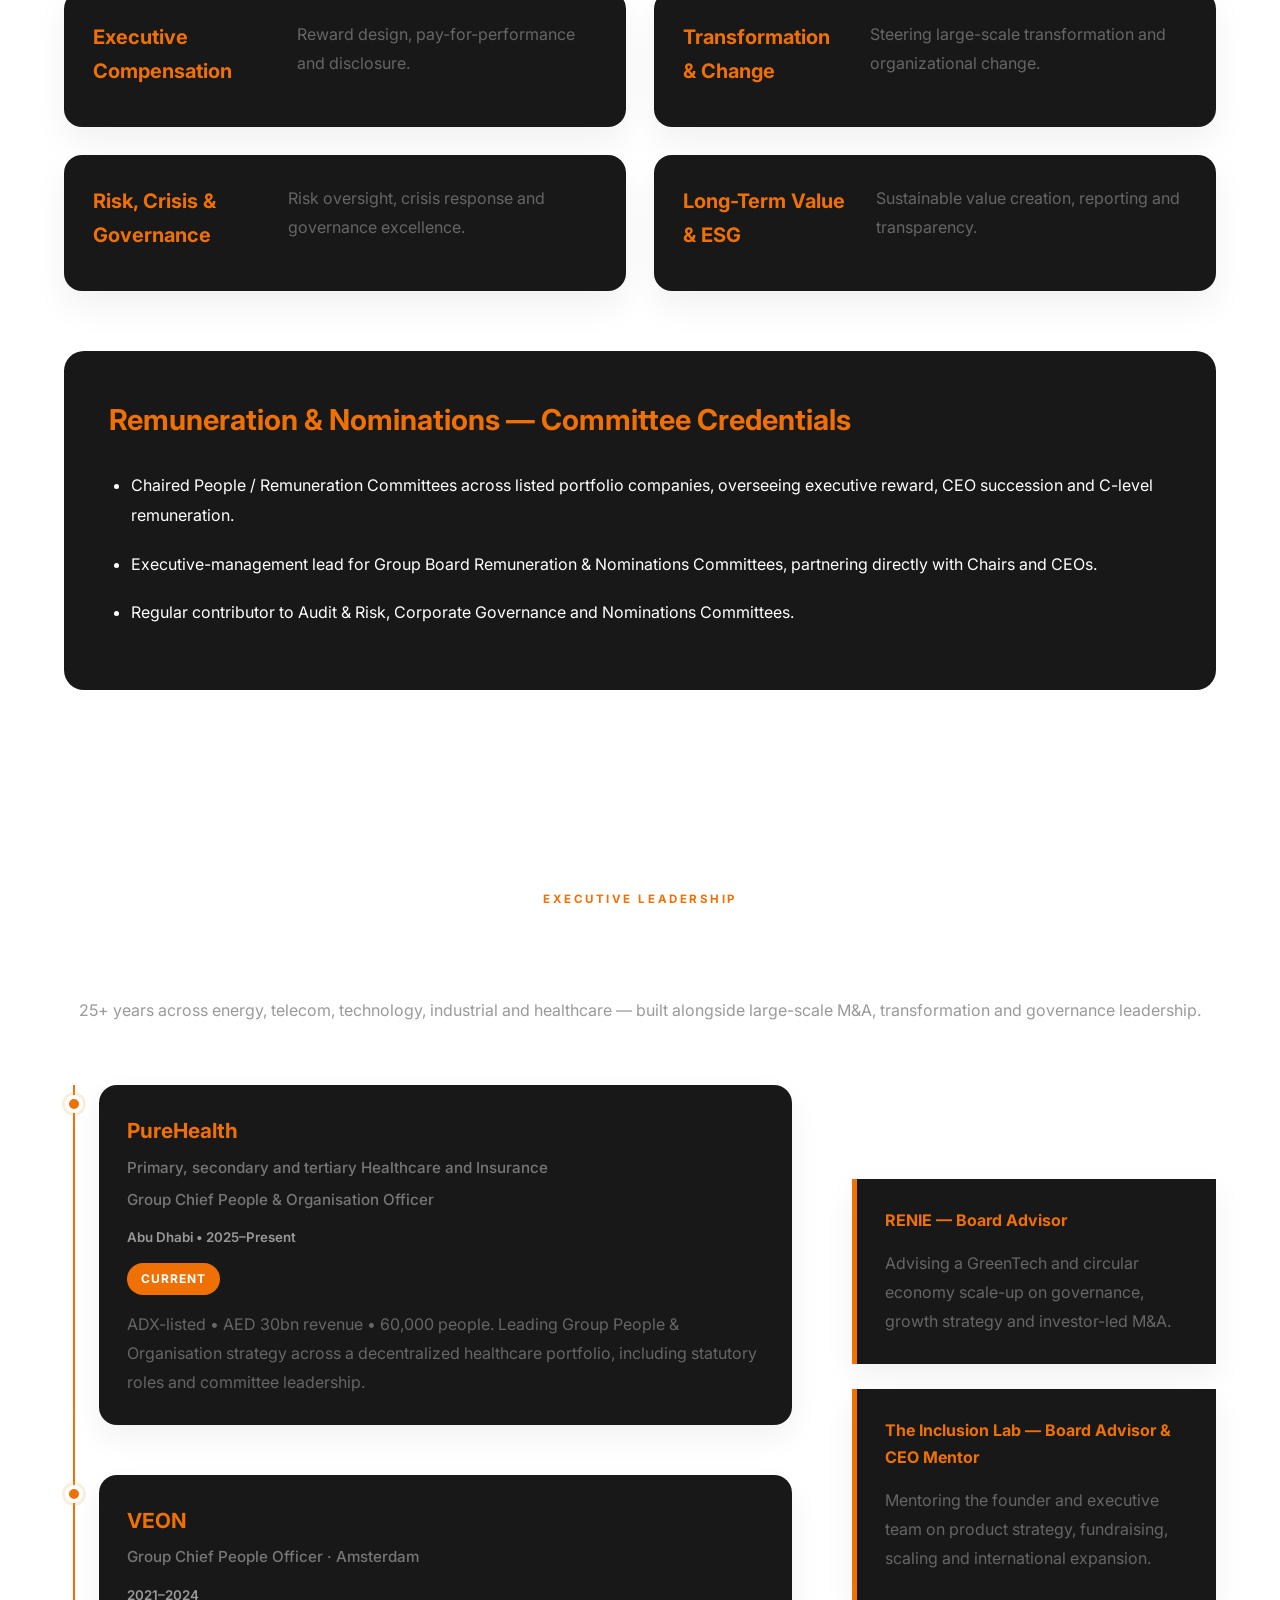
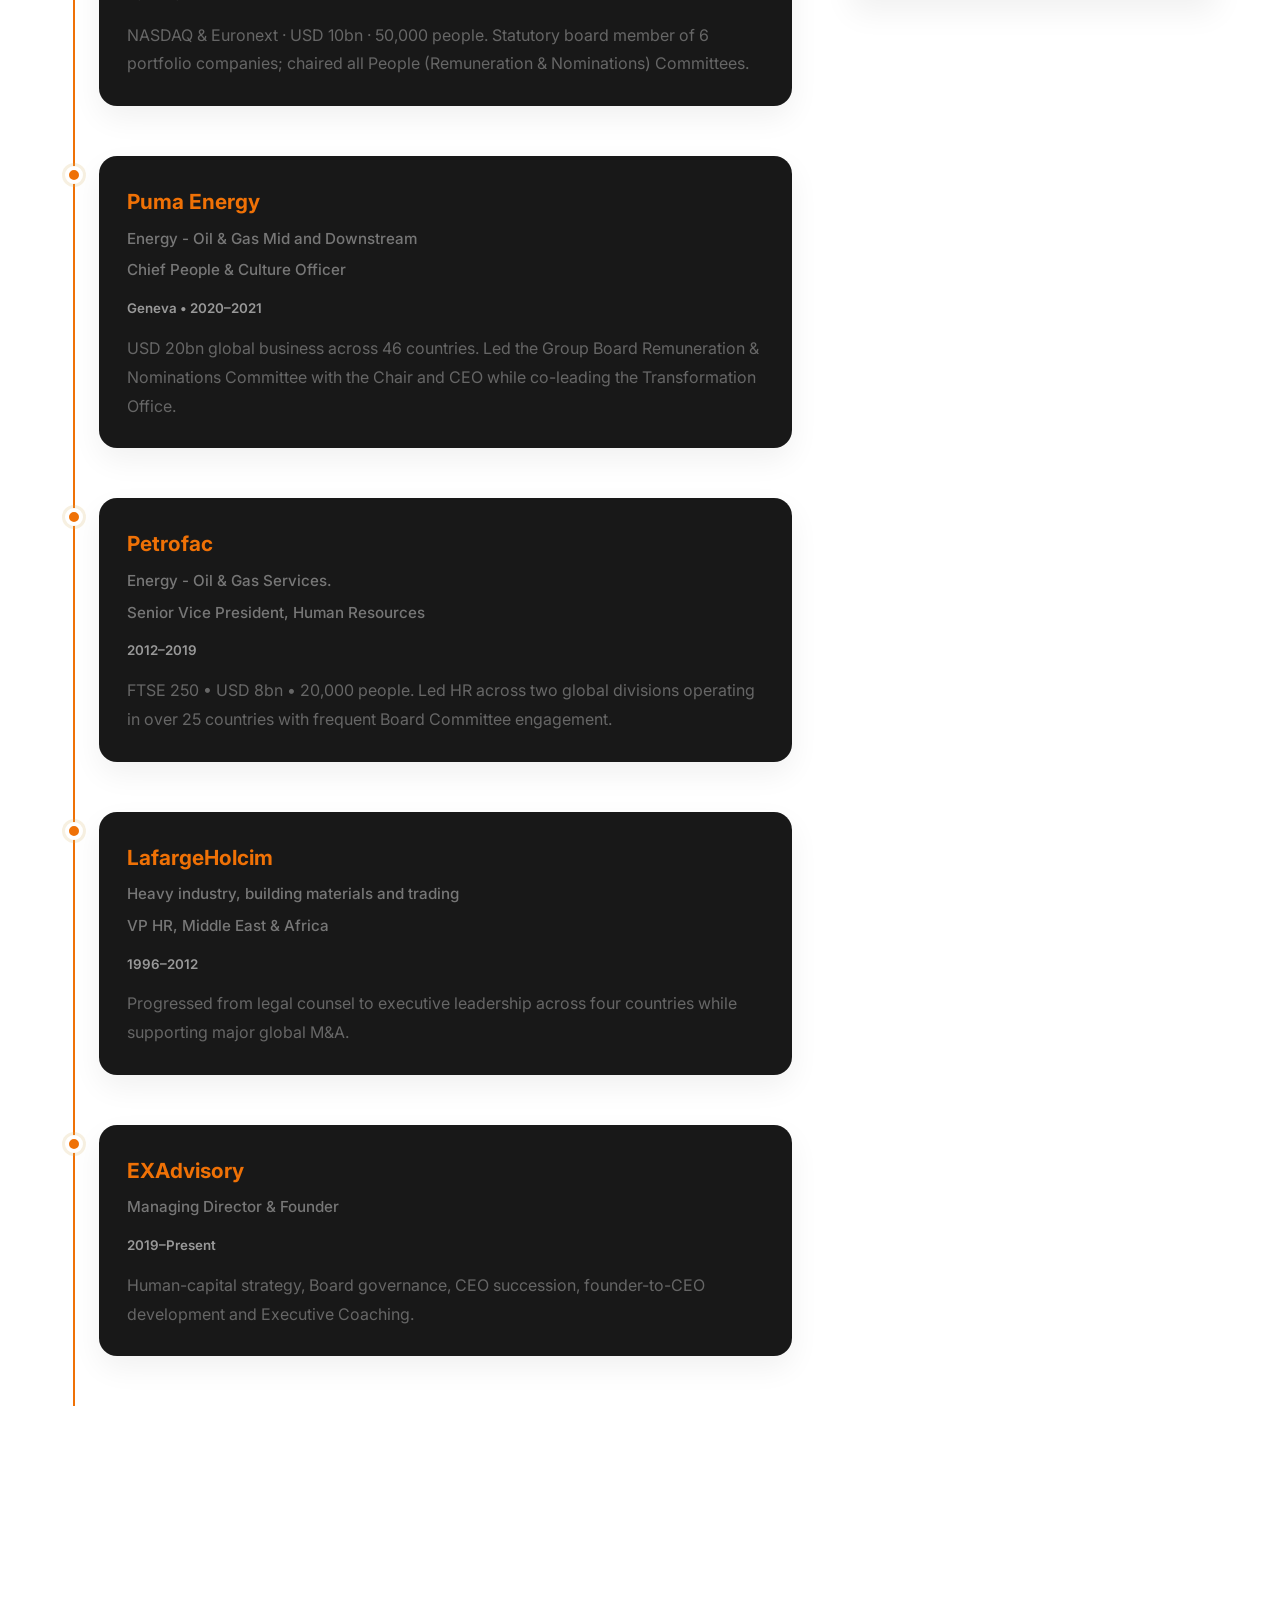
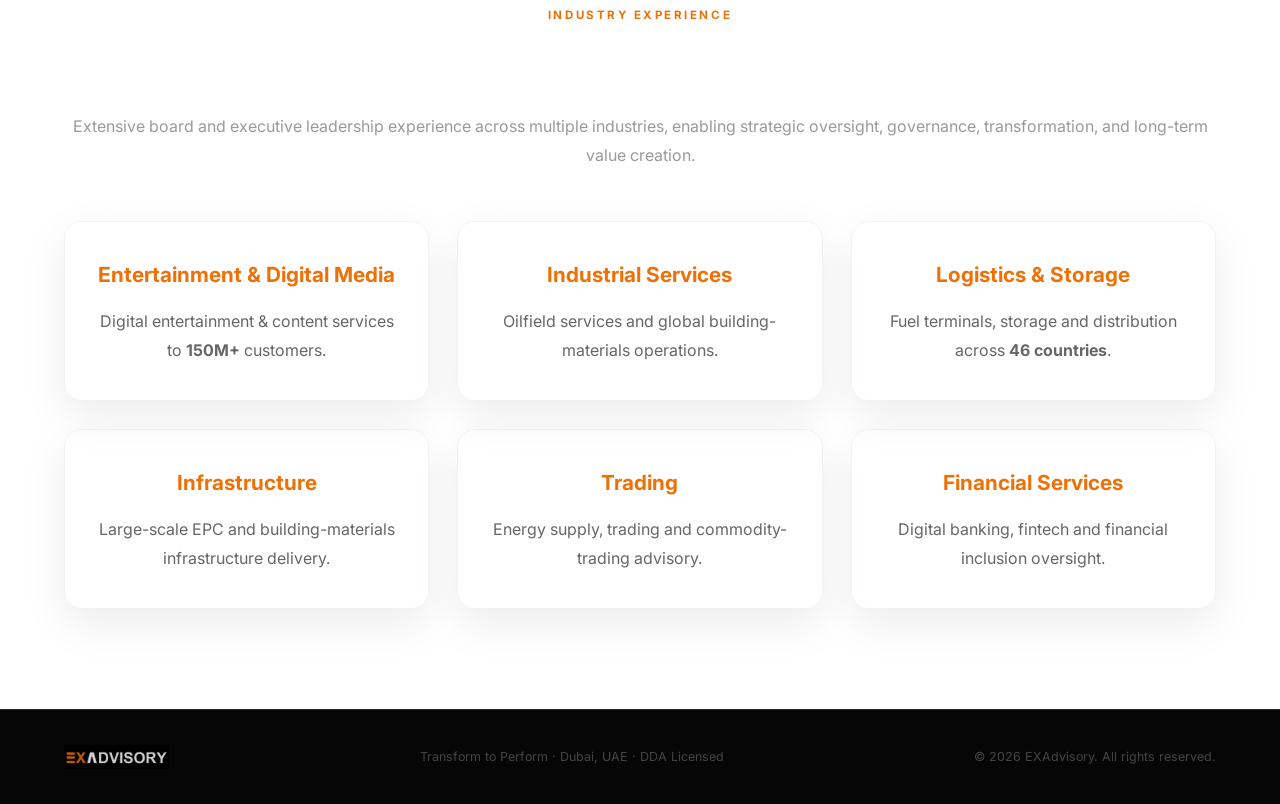
==== commit 7179f2fb: "update" ====
--- a/about/index.html
+++ b/about/index.html
@@ -34,7 +34,9 @@
       <li class="dropdown">
         <a href="../services/">Services <i class="fas fa-chevron-down"></i></a>
         <ul class="dropdown-menu">
-          <li><a href="../services/#founders">Founder to CEO Transition</a></li>
+          <li><a href="../services/founder-to-ceo-transition/">Founder to CEO Transition</a></li>
+          <li><a href="../services/ceo-succession-planning/">CEO Succession Planning</a></li>
+          <li><a href="../services/executive-coaching-for-the-c-suite/">Executive Coaching for the C-Suite</a></li>
         </ul>
       </li>
 
@@ -49,9 +51,9 @@
     <div style="max-width:1200px;margin:0 auto">
       <div class="about-feature">
         <div class="about-card">
-          <p>"My Mission is to bring insights into the complex relationship between people and business — understanding
-            default behavior patterns, becoming the best version of themselves, more defined, more refined. My goal is
-            to instill a Growth Mindset in every CXO I work with."</p>
+          <p>"My Mission is to bring insights into the complex relationship between people and business — Leaders
+            understanding their default behavior patterns. Becoming the best version of themselves, more defined, more
+            refined. My goal is to instill a Growth Mindset in every CXO I work with."</p>
           <cite>— Michael Schulz, Managing Director, EXAdvisory</cite>
         </div>
         <div class="about-text">
@@ -90,7 +92,8 @@
       <h2 class="section-title">
         At a Glance
       </h2>
-      <p>Based in Dubai and Abu Dhabi. Resident of United Arab Emirates, supporting regional and international boards.
+      <p style="text-align: center;">
+        Based in Dubai and Abu Dhabi. Resident of United Arab Emirates, supporting regional and international boards.
       </p>
       <div class="glance-grid">
 
@@ -154,58 +157,6 @@
 
     </div>
 
-  </section>
-
-  <!-- CEO SUCCESSION -->
-  <section class="section section-alt" id="succession">
-    <div style="max-width:1000px;margin:0 auto">
-      <p class="section-label">Governance &amp; Continuity</p>
-      <h2 class="section-title">CEO Succession Planning</h2>
-      <p class="section-intro">A disciplined, transparent, and data-driven succession process — from profile development
-        to board advisory to transition planning. Designed for boards that take continuity seriously.</p>
-      <div class="succession-steps">
-        <div class="step">
-          <div class="step-num">1</div>
-          <div class="step-content">
-            <h4>CEO Success Profile Development</h4>
-            <p>Integrating external market benchmarks with company-specific strategic priorities, leadership
-              expectations, and cultural requirements to define exactly what the next CEO must embody.</p>
-          </div>
-        </div>
-        <div class="step">
-          <div class="step-num">2</div>
-          <div class="step-content">
-            <h4>Candidate Assessment</h4>
-            <p>Structured competency-based executive interviews, psychometrics assessment suite, 360-degree leadership
-              feedback, and evaluation against the bespoke success profile.</p>
-          </div>
-        </div>
-        <div class="step">
-          <div class="step-num">3</div>
-          <div class="step-content">
-            <h4>Targeted Development Interventions</h4>
-            <p>Executive coaching for internal candidates over 3–6 months, or strategic leadership interventions to
-              close identified capability gaps against the success profile.</p>
-          </div>
-        </div>
-        <div class="step">
-          <div class="step-num">4</div>
-          <div class="step-content">
-            <h4>Board Reporting &amp; Advisory</h4>
-            <p>Written assessment summaries, comparative insights, practical recommendations, and facilitated Board
-              discussions with the HR/Nomination Committee.</p>
-          </div>
-        </div>
-        <div class="step">
-          <div class="step-num">5</div>
-          <div class="step-content">
-            <h4>Transition Planning</h4>
-            <p>Structured CEO transition and onboarding plan ensuring continuity, stakeholder confidence, and momentum
-              for the incoming leader from day one.</p>
-          </div>
-        </div>
-      </div>
-    </div>
   </section>
 
   <!-- CLIENTS -->
@@ -414,6 +365,7 @@
             <div class="timeline-content">
               <h3>
                 PureHealth
+                <span>Primary, secondary and tertiary Healthcare and Insurance</span>
                 <span>Group Chief People & Organisation Officer</span>
               </h3>
 
@@ -435,7 +387,26 @@
 
             <div class="timeline-content">
               <h3>
+                VEON
+                <span>Group Chief People Officer · Amsterdam </span>
+              </h3>
+
+              <small>2021–2024</small>
+
+              <p>
+                NASDAQ & Euronext · USD 10bn · 50,000 people. Statutory board member of 6 portfolio companies; chaired
+                all People (Remuneration & Nominations) Committees.
+              </p>
+            </div>
+          </div>
+
+          <div class="timeline-item">
+            <div class="timeline-dot"></div>
+
+            <div class="timeline-content">
+              <h3>
                 Puma Energy
+                <span>Energy - Oil & Gas Mid and Downstream</span>
                 <span>Chief People & Culture Officer</span>
               </h3>
 
@@ -456,6 +427,7 @@
             <div class="timeline-content">
               <h3>
                 Petrofac
+                <span>Energy - Oil & Gas Services.</span>
                 <span>Senior Vice President, Human Resources</span>
               </h3>
 
@@ -475,6 +447,7 @@
             <div class="timeline-content">
               <h3>
                 LafargeHolcim
+                <span>Heavy industry, building materials and trading</span>
                 <span>VP HR, Middle East & Africa</span>
               </h3>
 
@@ -545,7 +518,7 @@
       <p class="section-label">Industry Experience</p>
 
       <h2 class="section-title">
-        Sector Resonance <span class="light-text">for a diversified family group</span>
+        Sector Resonance
       </h2>
 
       <p class="section-intro">
--- a/style.css
+++ b/style.css
@@ -280,6 +280,7 @@
   padding: 100px 5%;
 }
 .section-label {
+  text-align: center;
   font-size: 0.72rem;
   font-weight: 700;
   letter-spacing: 0.22em;
@@ -288,6 +289,7 @@
   margin-bottom: 0.8rem;
 }
 .section-title {
+  text-align: center;
   font-family: "Playfair Display", serif;
   font-size: clamp(1.8rem, 3.5vw, 2.8rem);
   font-weight: 700;
@@ -298,8 +300,8 @@
 .section-intro {
   font-size: 1rem;
   color: var(--muted);
-  max-width: 660px;
   line-height: 1.85;
+  text-align: center;
 }
 .svc-icon {
   width: 68px;
@@ -329,8 +331,7 @@
   top: calc(100% + 10px);
   left: 0;
   min-width: 260px;
-  background: #fff;
-  border-radius: 12px;
+  background: #181818;
   box-shadow: 0 12px 40px rgba(0, 0, 0, 0.12);
   padding: 10px 0;
   list-style: none;
@@ -354,14 +355,14 @@
 .dropdown-menu a {
   display: block;
   padding: 12px 20px;
-  color: #1b365d;
+  color: #ffffff;
   text-decoration: none;
   white-space: nowrap;
   transition: background 0.2s ease;
 }
 
 .dropdown-menu a:hover {
-  background: #f5f7fa;
+  background: #000000;
 }
 
 .dropdown > a i {
@@ -655,7 +656,7 @@
 
 /* ── CLIENTS ── */
 .clients-section {
-  background: var(--dark-mid);
+  background: #00000000;
   padding: 80px 5%;
   text-align: center;
 }
@@ -882,7 +883,7 @@
 }
 
 .sector-card {
-  background: #fff;
+  background: #00000000;
   border-radius: 18px;
   padding: 35px 28px;
   text-align: center;
@@ -897,6 +898,7 @@
 }
 
 .sector-icon {
+  display: none !important;
   width: 70px;
   height: 70px;
   margin: 0 auto 25px;
@@ -940,7 +942,7 @@
   gap: 22px;
   align-items: flex-start;
   padding: 28px;
-  background: #ffffff;
+  background: #181818;
   border-radius: 18px;
   border: 1px solid rgba(0, 0, 0, 0.06);
   box-shadow: 0 15px 35px rgba(0, 0, 0, 0.06);
@@ -953,6 +955,7 @@
 }
 
 .board-icon {
+  display: none !important;
   width: 70px;
   height: 70px;
   min-width: 70px;
@@ -1044,7 +1047,7 @@
 }
 
 .timeline-content {
-  background: #ffffff;
+  background: #181818;
   border-radius: 18px;
   padding: 28px;
   box-shadow: 0 12px 30px rgba(0, 0, 0, 0.06);
@@ -1094,9 +1097,8 @@
 }
 
 .mandate-card {
-  background: #ffffff;
+  background: #181818;
   padding: 28px;
-  border-radius: 18px;
   margin-bottom: 25px;
   box-shadow: 0 12px 30px rgba(0, 0, 0, 0.06);
   border-left: 5px solid #ef7106;
@@ -1139,6 +1141,7 @@
 }
 
 .glance-icon {
+  display: none !important;
   width: 65px;
   height: 65px;
   min-width: 65px;
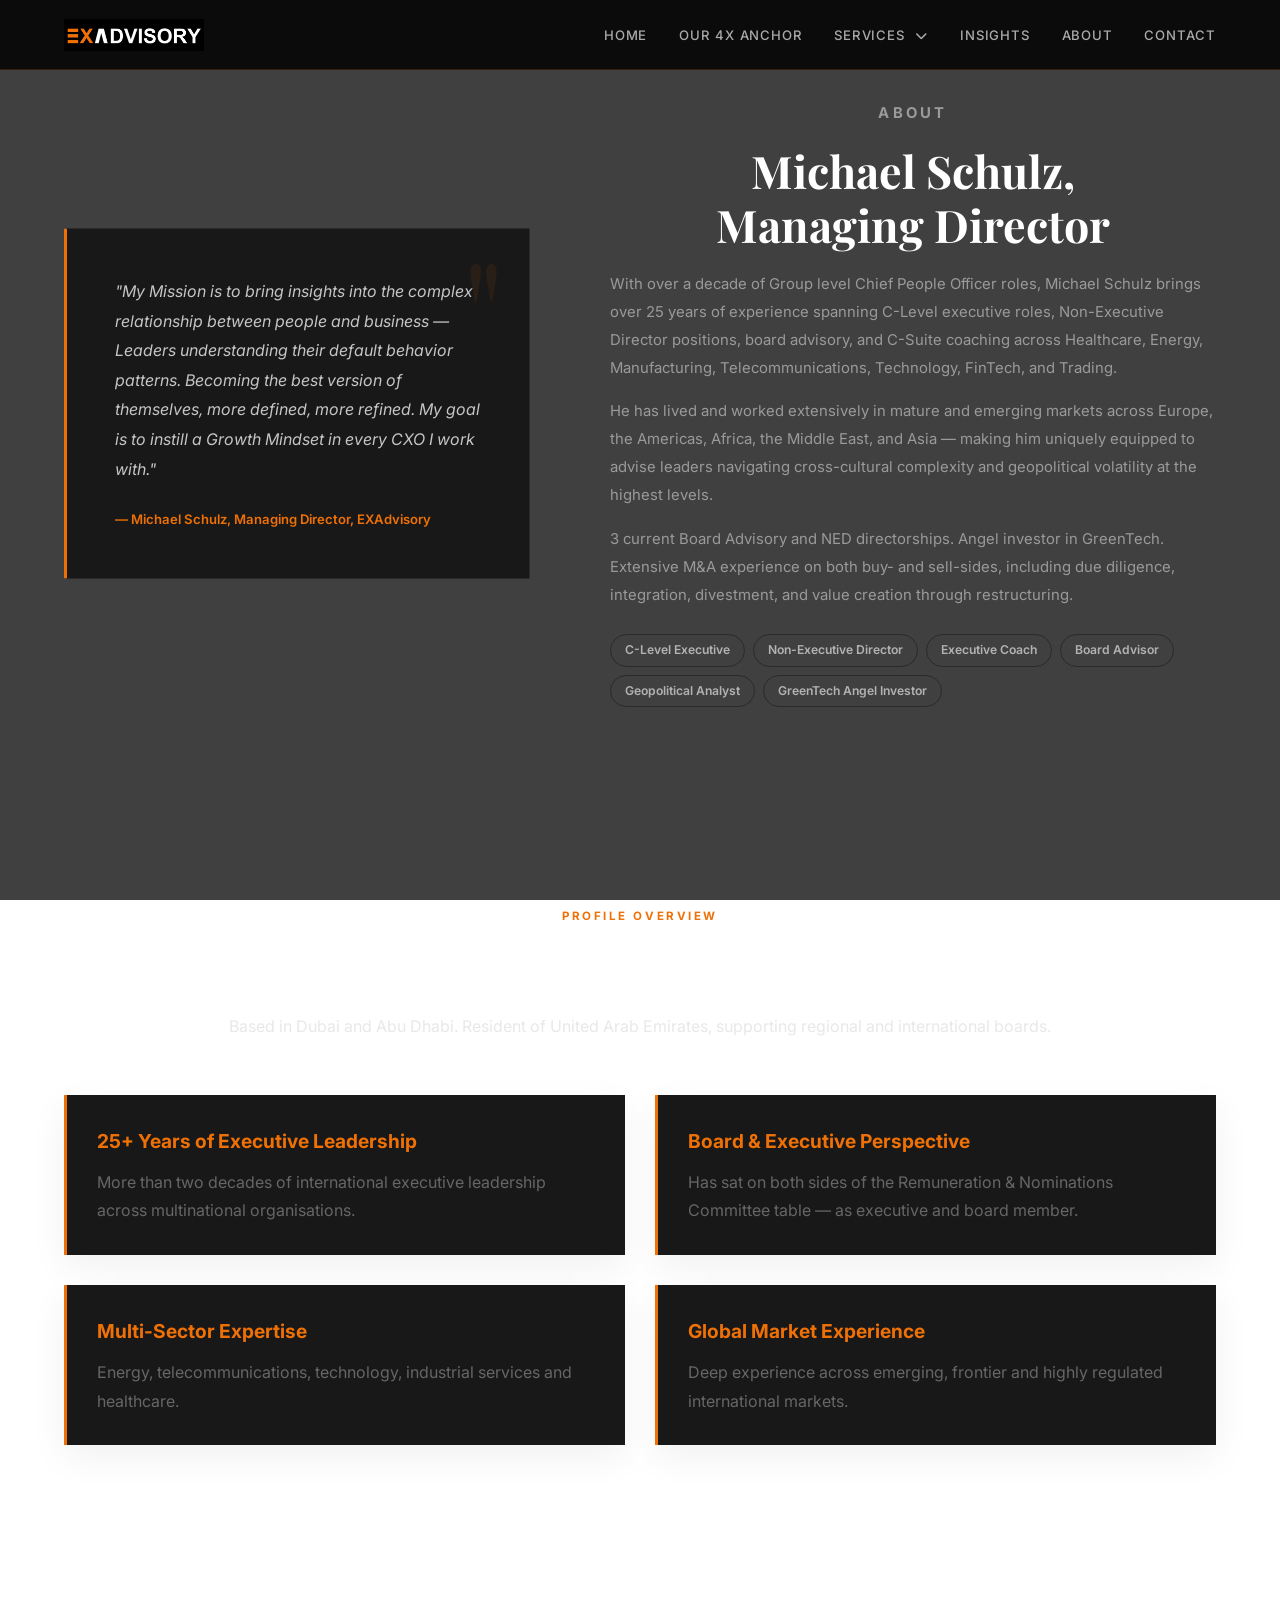
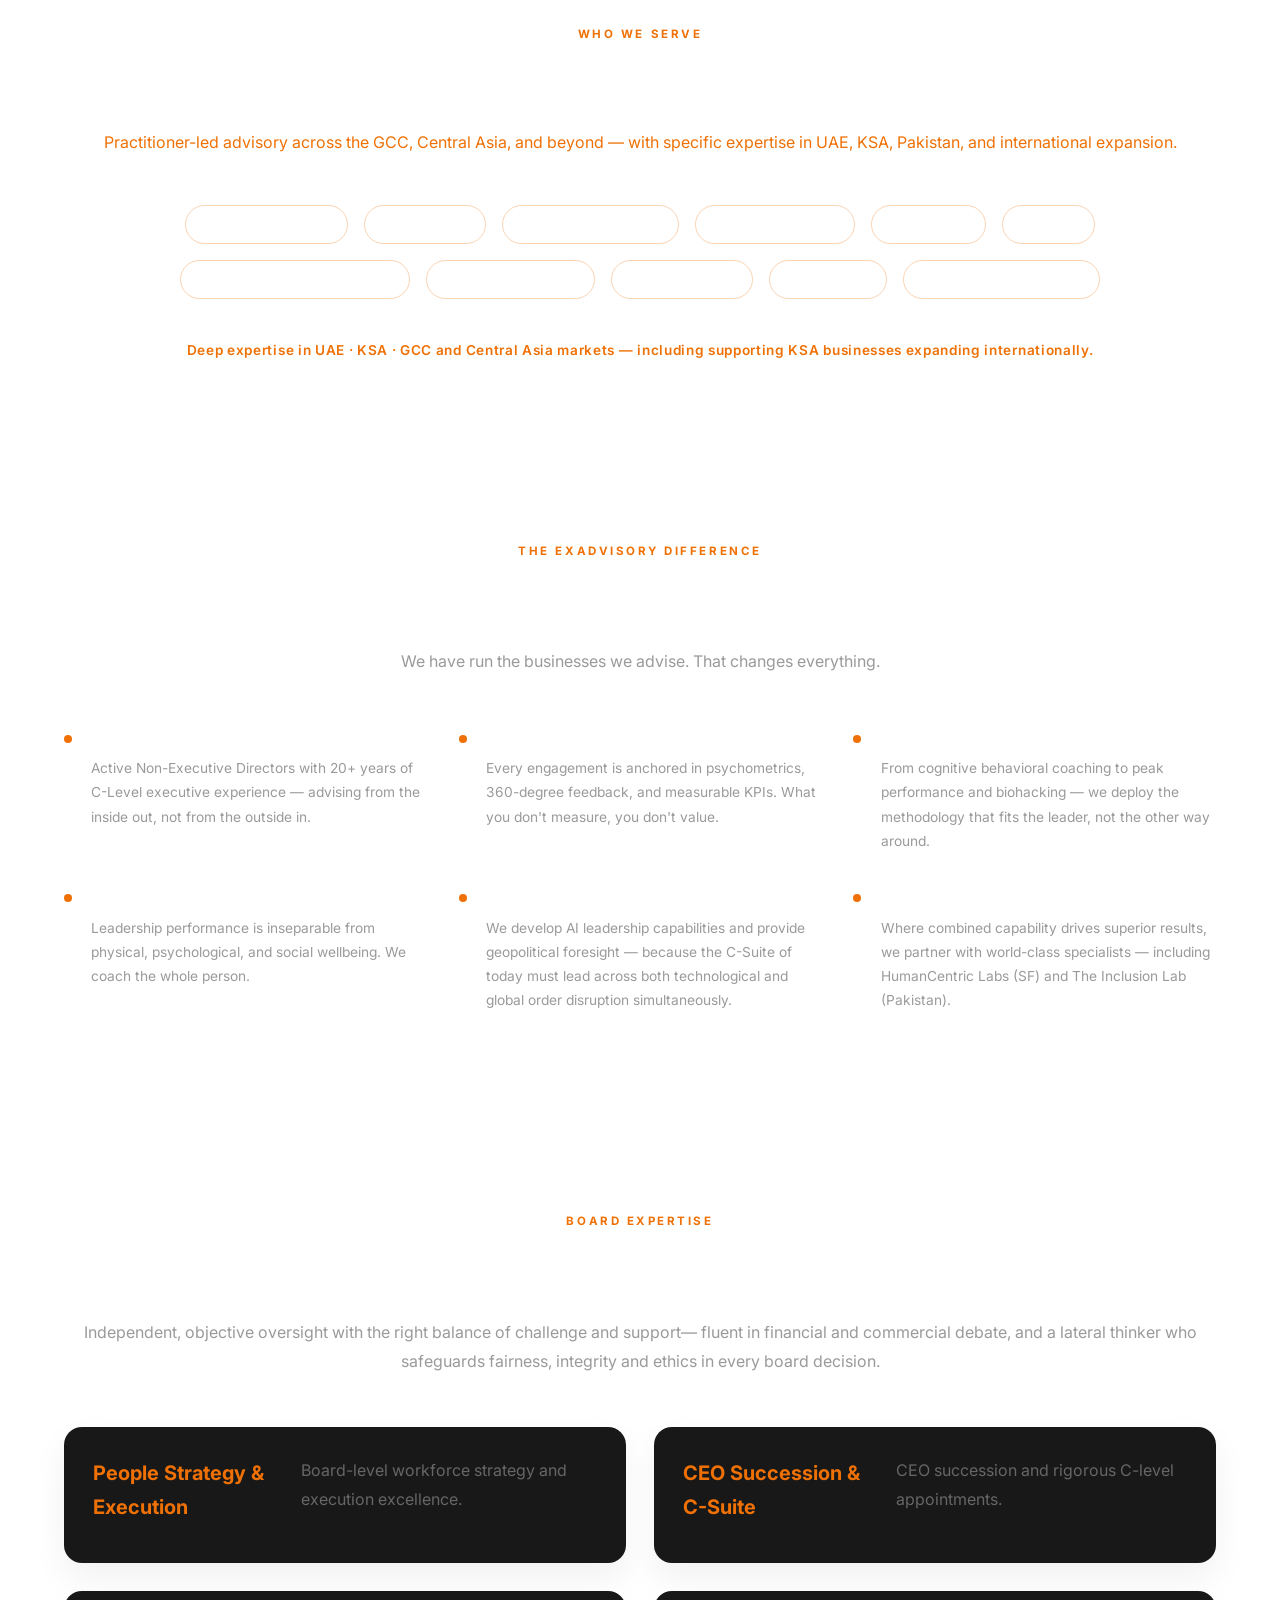
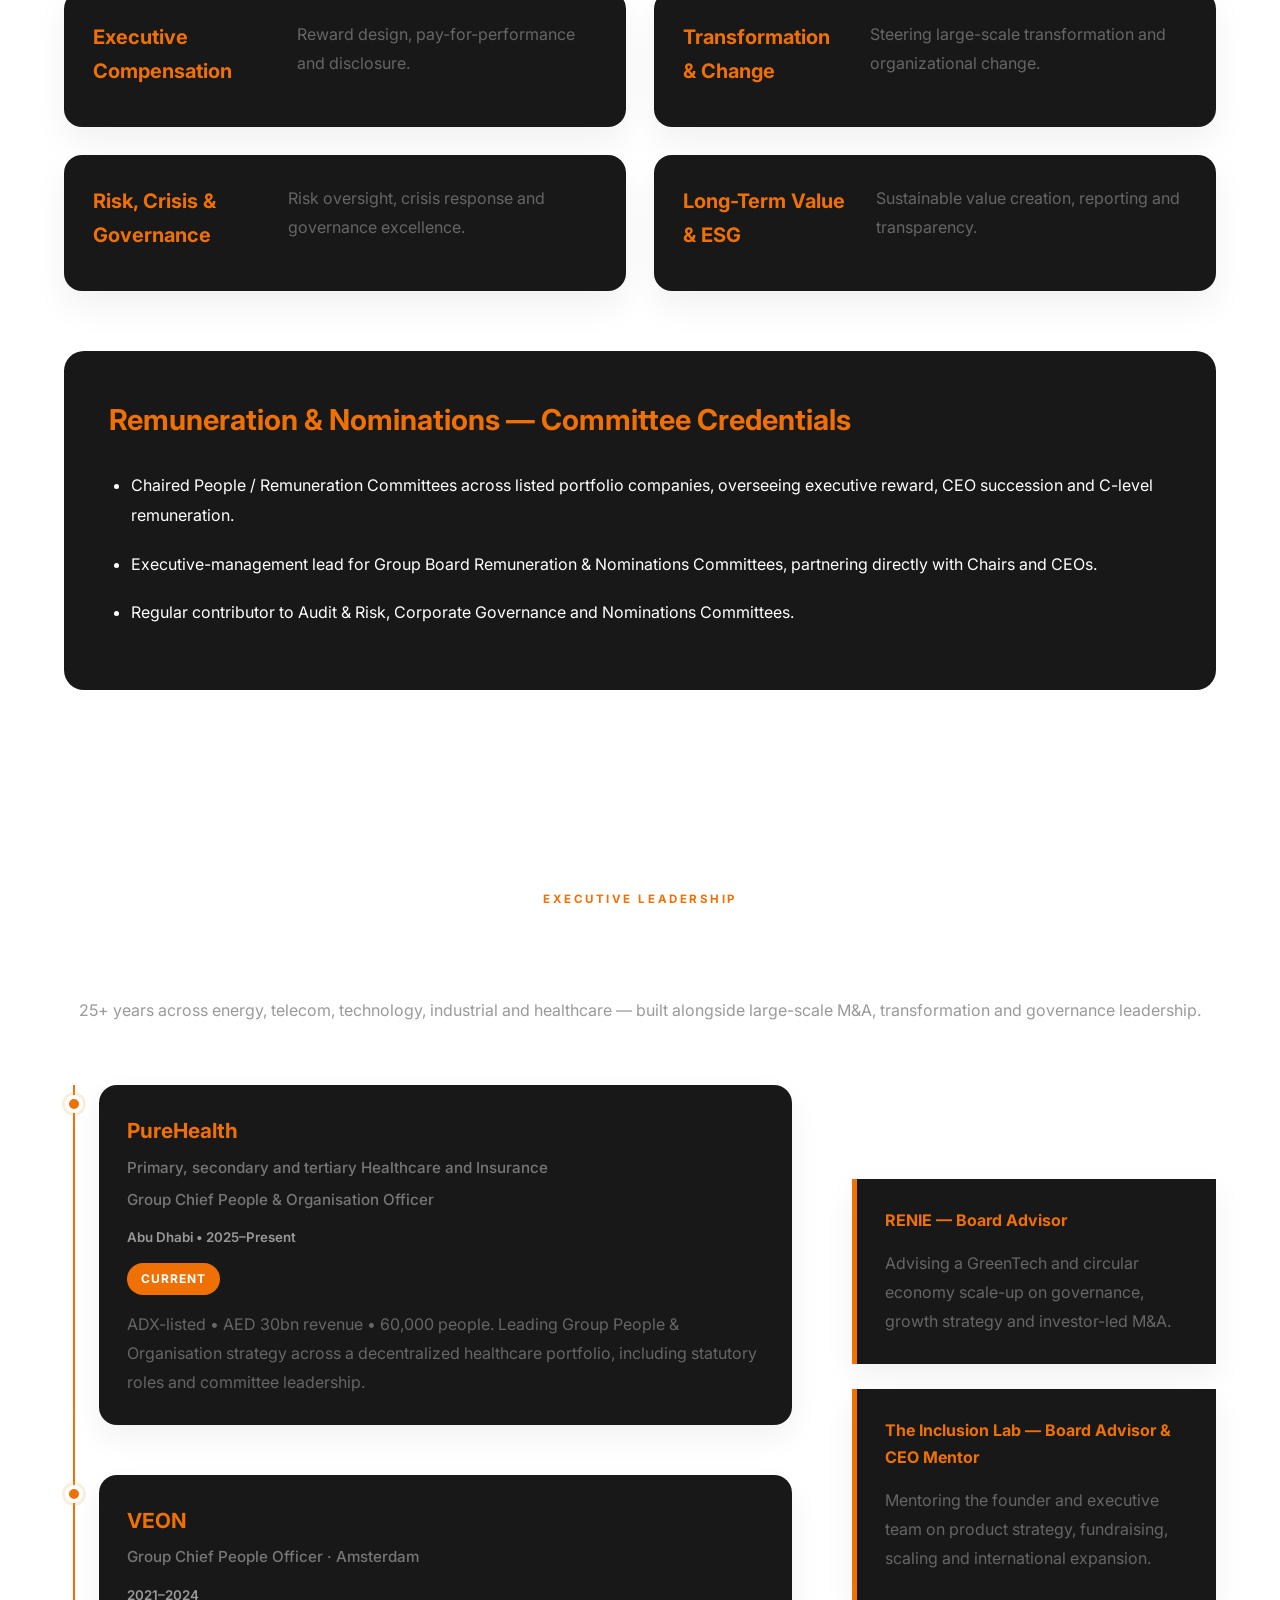
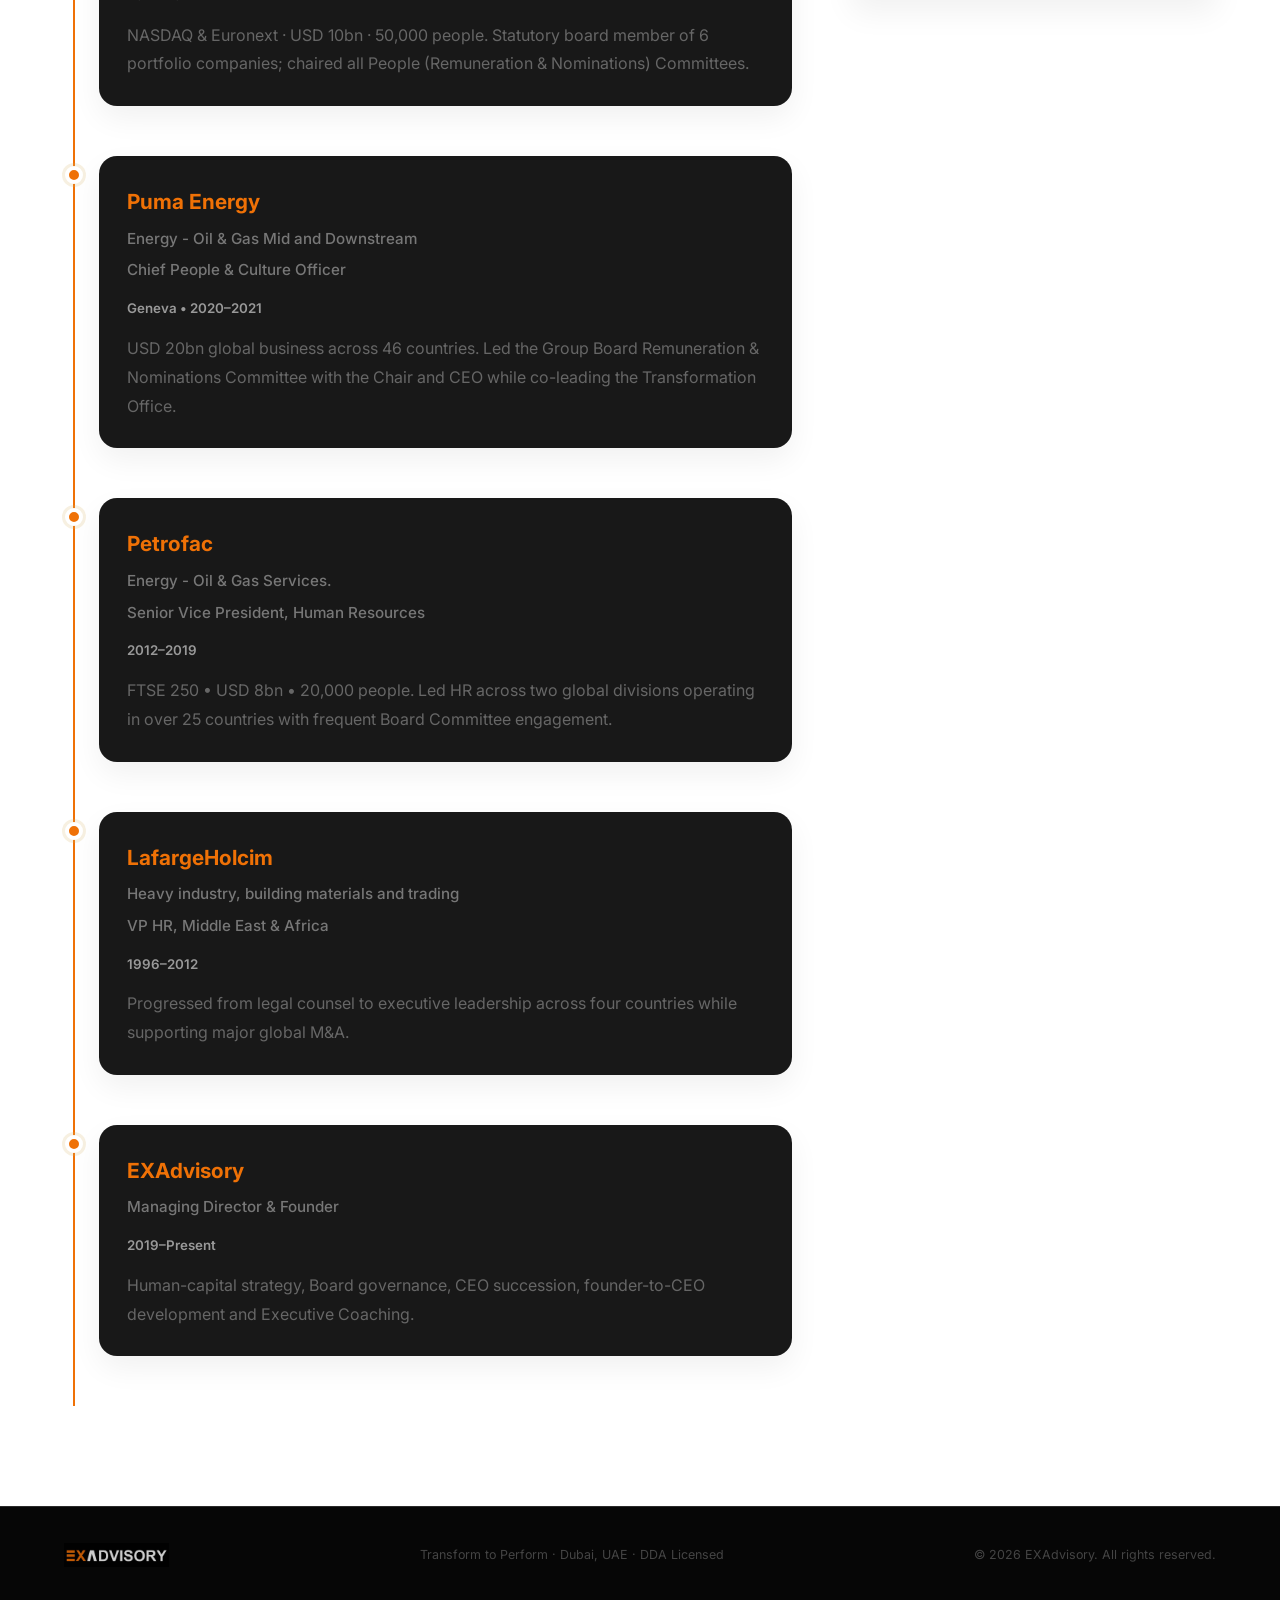
==== commit 41a06c92: "add" ====
--- a/about/index.html
+++ b/about/index.html
@@ -37,6 +37,7 @@
           <li><a href="../services/founder-to-ceo-transition/">Founder to CEO Transition</a></li>
           <li><a href="../services/ceo-succession-planning/">CEO Succession Planning</a></li>
           <li><a href="../services/executive-coaching-for-the-c-suite/">Executive Coaching for the C-Suite</a></li>
+          <li><a href="../services/#primeServices">Prime Services</a></li>
         </ul>
       </li>
 
@@ -163,8 +164,10 @@
   <section class="clients-section">
     <p class="section-label">Who We Serve</p>
     <h2 class="section-title">Industries &amp; Geographies</h2>
-    <p class="section-intro">Practitioner-led advisory across the GCC, Central Asia, and beyond — with specific
-      expertise in UAE, KSA, Pakistan, and international expansion.</p>
+    <p class="section-intro" style="color: var(--orange);">
+      Practitioner-led advisory across the GCC, Central Asia, and beyond — with specific
+      expertise in UAE, KSA, Pakistan, and international expansion.
+    </p>
     <div class="industries-grid">
       <span class="ind-pill">Energy &amp; Oil &amp; Gas</span>
       <span class="ind-pill">Renewables</span>
@@ -173,14 +176,14 @@
       <span class="ind-pill">Healthcare</span>
       <span class="ind-pill">FinTech</span>
       <span class="ind-pill">Manufacturing &amp; Engineering</span>
-      <span class="ind-pill">Agriculture</span>
+      <!-- <span class="ind-pill">Agriculture</span> -->
       <span class="ind-pill">Private Equity &amp; VC</span>
       <span class="ind-pill">Conglomerates</span>
       <span class="ind-pill">Technology</span>
       <span class="ind-pill">Family-Owned Business</span>
     </div>
-    <p class="geo-note">Deep expertise in <strong>UAE · KSA · GCC</strong> and <strong>Central Asia</strong> markets —
-      including supporting KSA businesses expanding internationally.</p>
+    <p class="geo-note"><strong>Deep expertise in UAE · KSA · GCC and Central Asia markets — including supporting KSA
+        businesses expanding internationally.</strong></p>
   </section>
 
   <!-- DIFFERENTIATORS -->
@@ -512,7 +515,7 @@
   </section>
 
   <!-- SECTOR RESONANCE -->
-  <section class="section section-alt" id="sector-resonance">
+  <!-- <section class="section section-alt" id="sector-resonance">
     <div style="max-width:1200px;margin:0 auto">
 
       <p class="section-label">Industry Experience</p>
@@ -567,7 +570,7 @@
       </div>
 
     </div>
-  </section>
+  </section> -->
 
   <!-- FOOTER -->
   <footer>
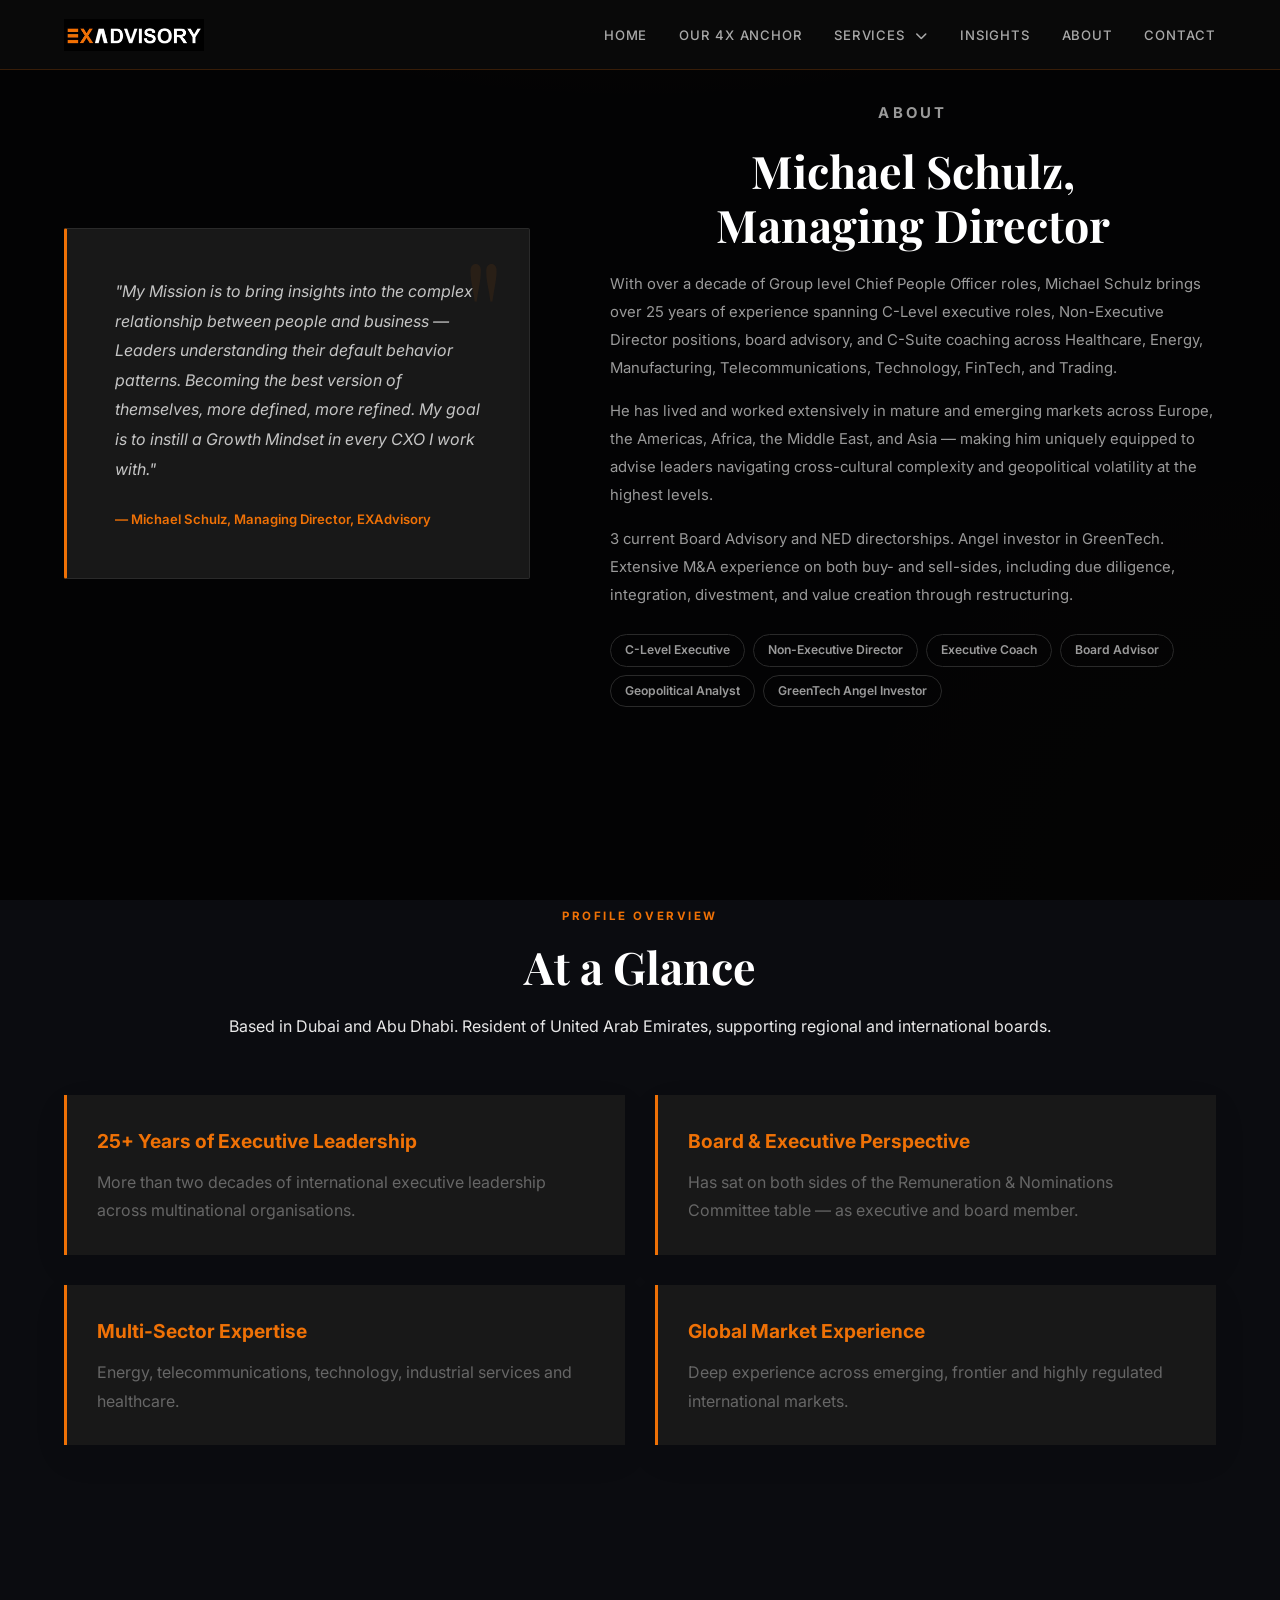
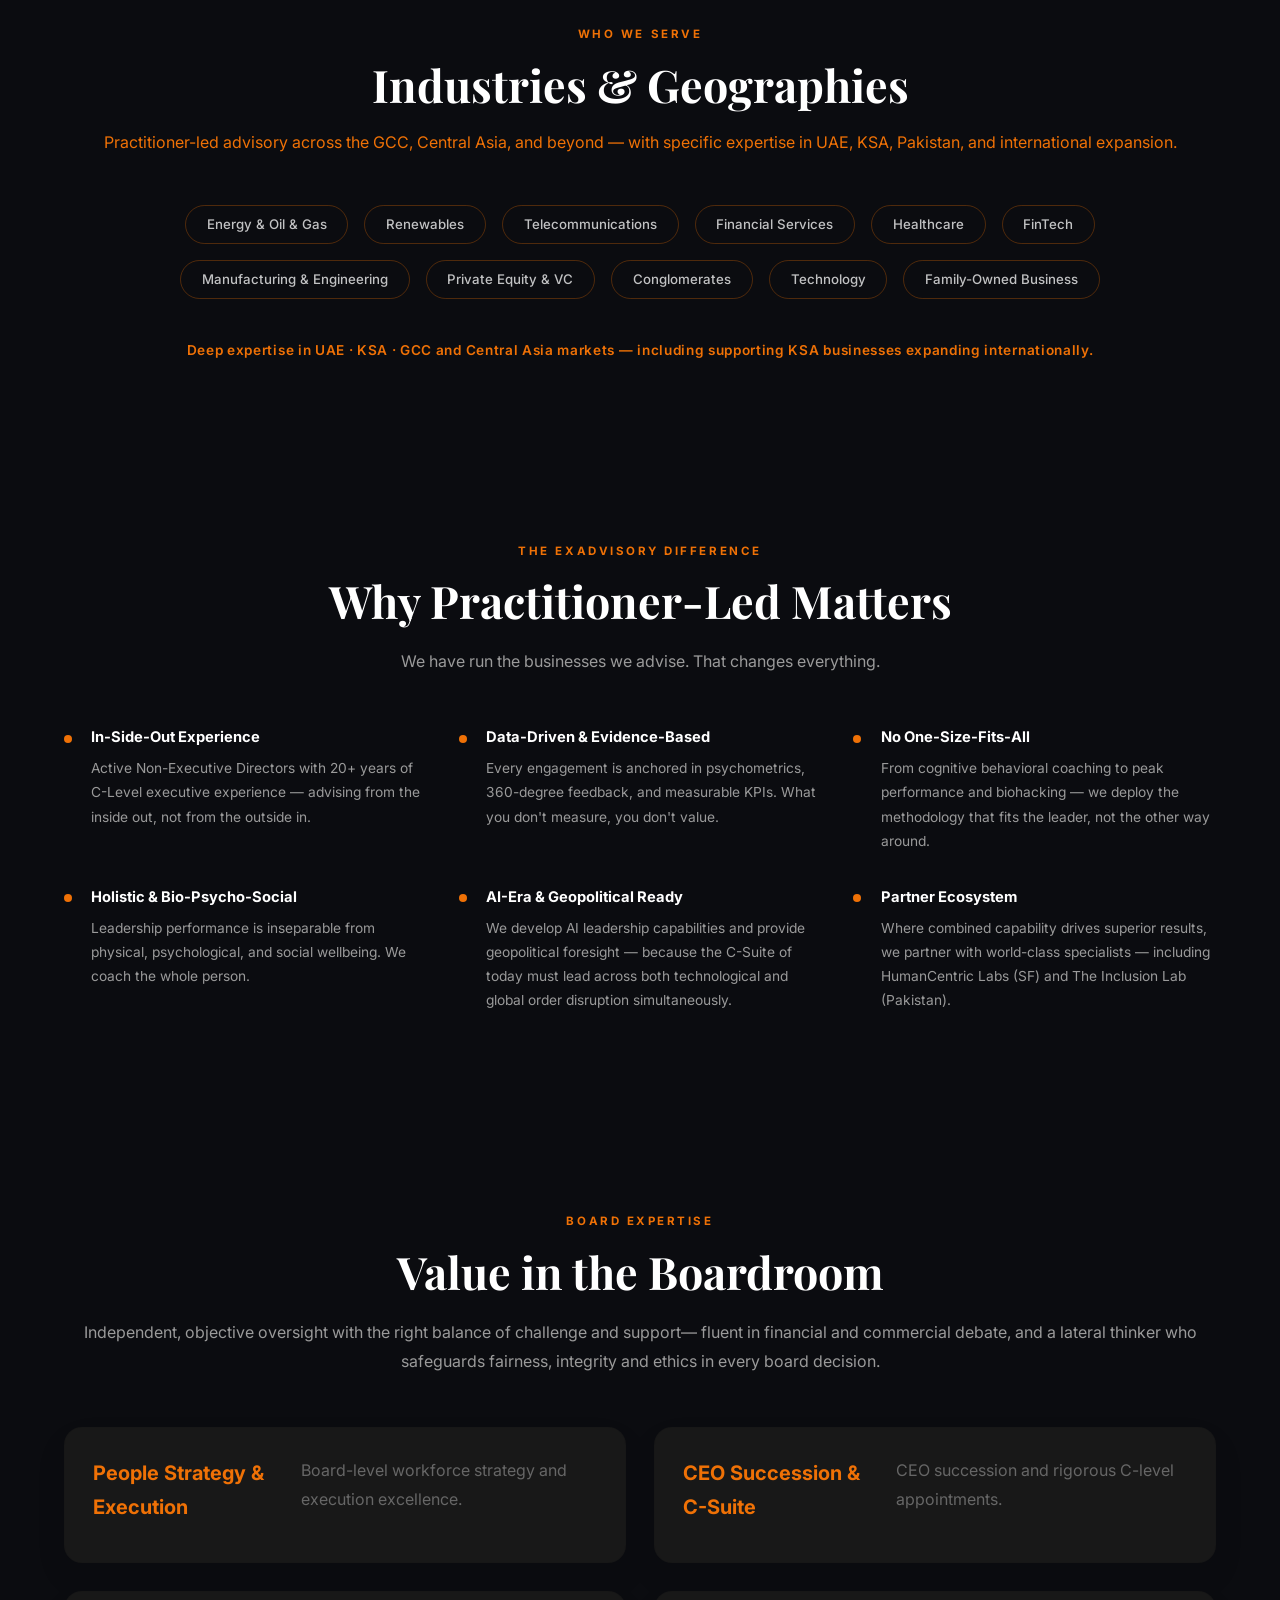
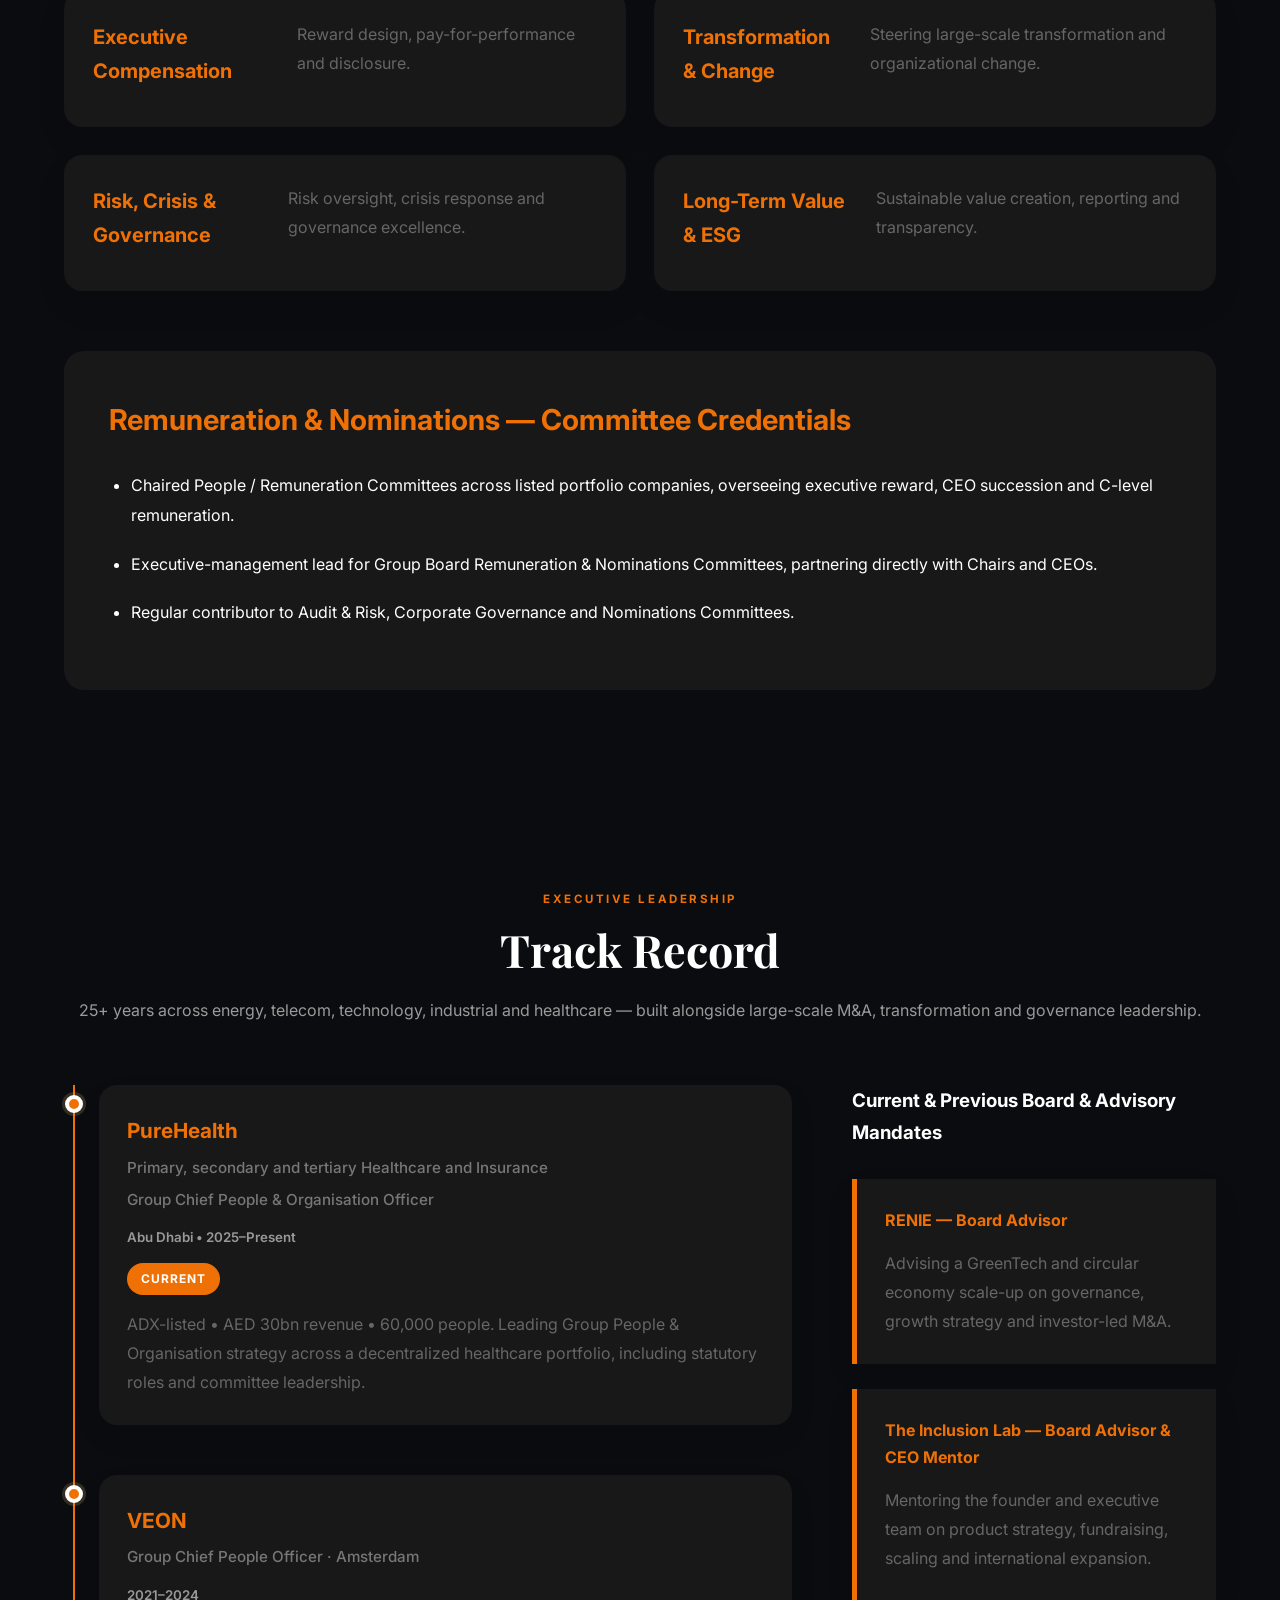
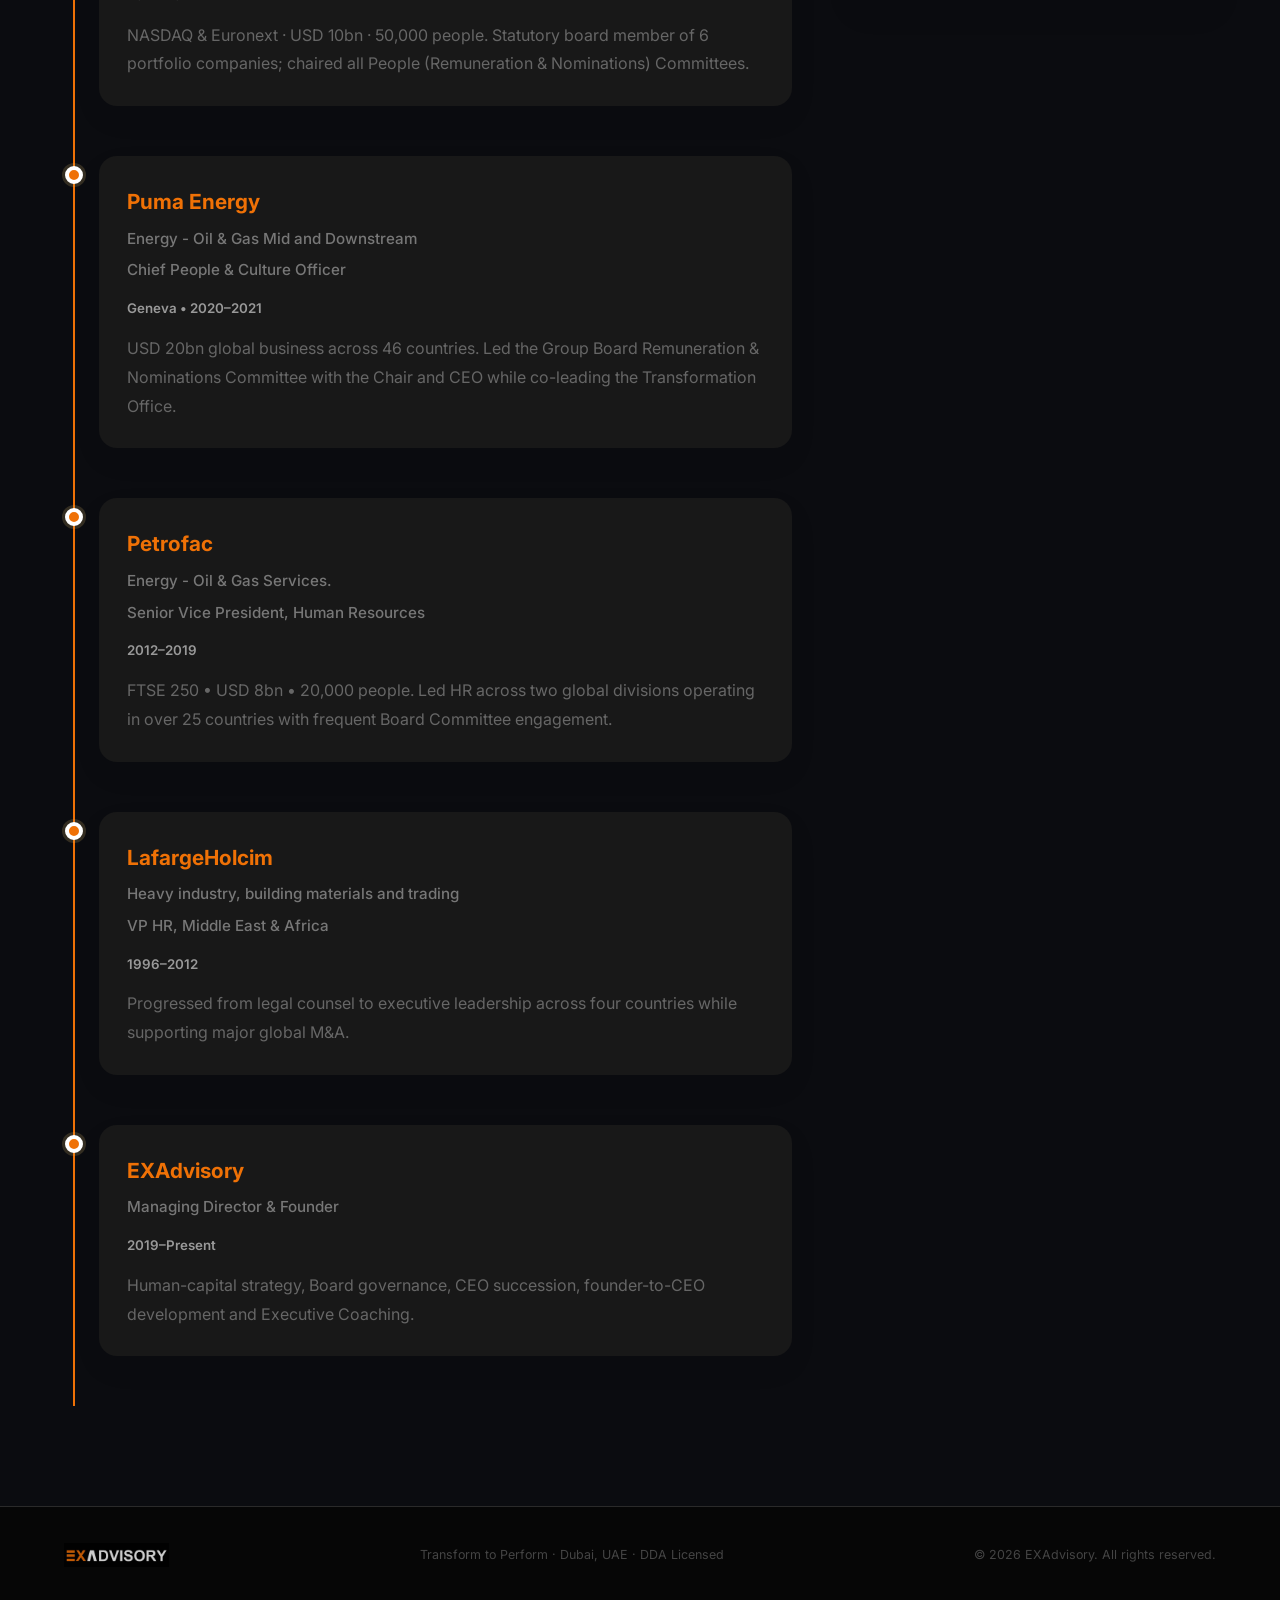
==== commit 028a593c: "update" ====
--- a/about/index.html
+++ b/about/index.html
@@ -4,7 +4,33 @@
 <head>
   <meta charset="UTF-8" />
   <meta name="viewport" content="width=device-width, initial-scale=1.0" />
-  <title>EXAdvisory — Transform to Perform</title>
+  <title>About Us — EXAdvisory</title>
+  <meta name="description" content="Learn about EXAdvisory and Michael Schulz, Managing Director, bringing over 25 years of C-Level and Non-Executive Director experience to executive advisory." />
+  <meta property="og:type" content="profile" />
+  <meta property="og:url" content="https://exadvisory.co/about/" />
+  <meta property="og:title" content="About Us — EXAdvisory | Michael Schulz" />
+  <meta property="og:description" content="Learn about EXAdvisory and Michael Schulz, Managing Director, bringing over 25 years of C-Level and Non-Executive Director experience to executive advisory." />
+  <meta property="og:image" content="https://exadvisory.co/images/logo/logo.png" />
+  <meta name="twitter:card" content="summary_large_image" />
+  <script type="application/ld+json">
+  {
+    "@context": "https://schema.org",
+    "@type": "Person",
+    "name": "Michael Schulz",
+    "jobTitle": "Managing Director",
+    "worksFor": {
+      "@type": "Organization",
+      "name": "EXAdvisory",
+      "url": "https://exadvisory.co/"
+    },
+    "description": "With over a decade of Group level Chief People Officer roles, Michael Schulz brings over 25 years of experience spanning C-Level executive roles, Non-Executive Director positions, board advisory, and C-Suite coaching.",
+    "address": {
+      "@type": "PostalAddress",
+      "addressLocality": "Dubai",
+      "addressCountry": "AE"
+    }
+  }
+  </script>
   <link rel="icon" type="image/png" href="../images/logo/favicon.png">
   <link
     href="https://fonts.googleapis.com/css2?family=Inter:wght@300;400;500;600;700;800&family=Playfair+Display:wght@400;600;700&display=swap"
@@ -16,7 +42,7 @@
 <body>
 
   <!-- NAV -->
-  <nav>
+    <nav>
     <div class="nav-logo">
       <a href="../">
         <img src="../images/logo/logo.png" alt="EXAdvisory">
@@ -32,12 +58,46 @@
       <li><a href="../our-4x-anchor/">Our 4x Anchor</a></li>
 
       <li class="dropdown">
-        <a href="../services/">Services <i class="fas fa-chevron-down"></i></a>
+        <a href="../services/">
+          Services <i class="fas fa-chevron-down"></i>
+        </a>
+
         <ul class="dropdown-menu">
-          <li><a href="../services/founder-to-ceo-transition/">Founder to CEO Transition</a></li>
-          <li><a href="../services/ceo-succession-planning/">CEO Succession Planning</a></li>
-          <li><a href="../services/executive-coaching-for-the-c-suite/">Executive Coaching for the C-Suite</a></li>
-          <li><a href="../services/#primeServices">Prime Services</a></li>
+
+          <!-- Signature Services -->
+          <li class="dropdown-submenu">
+            <a href="../services/#signatureServices">
+              Signature Services
+              <i class="fas fa-chevron-right"></i>
+            </a>
+
+            <!-- Signature Services submenu -->
+            <ul class="submenu">
+              <li>
+                <a href="../services/founder-to-ceo-transition/">
+                  Founder to CEO Transition
+                </a>
+              </li>
+
+              <li>
+                <a href="../services/ceo-succession-planning/">
+                  CEO Succession Planning
+                </a>
+              </li>
+
+              <li>
+                <a href="../services/executive-coaching-for-the-c-suite/">
+                  Executive Coaching for the C-Suite
+                </a>
+              </li>
+            </ul>
+          </li>
+
+          <li>
+            <a href="../services/#primeServices">
+              Prime Services
+            </a>
+          </li>
         </ul>
       </li>
 
@@ -580,27 +640,7 @@
   </footer>
 
 
-  <script>
-    const menuToggle = document.getElementById('menuToggle');
-    const navLinks = document.getElementById('navLinks');
-    const menuOverlay = document.getElementById('menuOverlay');
-
-    menuToggle.addEventListener('click', () => {
-      navLinks.classList.toggle('active');
-      menuOverlay.classList.toggle('active');
-
-      menuToggle.innerHTML =
-        navLinks.classList.contains('active')
-          ? '✕'
-          : '☰';
-    });
-
-    menuOverlay.addEventListener('click', () => {
-      navLinks.classList.remove('active');
-      menuOverlay.classList.remove('active');
-      menuToggle.innerHTML = '☰';
-    });
-  </script>
+  <script src="../script.js"></script>
 </body>
 
 </html>
--- a/style.css
+++ b/style.css
@@ -27,10 +27,11 @@
   color: var(--text);
   line-height: 1.7;
   min-height: 100vh;
-
-  background: url("./video/hero-video.gif") center center / cover no-repeat
-    fixed;
-
+  background-color: #0b0c10;
+  background-image: 
+    radial-gradient(ellipse 80% 50% at 50% -20%, rgba(239, 113, 6, 0.08), transparent 70%),
+    radial-gradient(circle at 100% 100%, rgba(239, 113, 6, 0.03), transparent 40%);
+  background-attachment: fixed;
   position: relative;
 }
 
@@ -91,8 +92,102 @@
   font-size: 1.8rem;
   cursor: pointer;
 }
+/* ================================
+   MAIN DROPDOWN
+================================ */
+
+.nav-links .dropdown {
+  position: relative;
+}
+
+.nav-links .dropdown-menu {
+  position: absolute;
+  top: 100%;
+  left: 0;
+
+  min-width: 260px;
+  margin: 0;
+  padding: 8px 0;
+
+  list-style: none;
+  background: #fff;
+
+  opacity: 0;
+  visibility: hidden;
+  transform: translateY(10px);
+
+  transition: all 0.25s ease;
+
+  z-index: 9999;
+}
+
+/* Show Services dropdown */
+.nav-links .dropdown:hover > .dropdown-menu {
+  opacity: 1;
+  visibility: visible;
+  transform: translateY(0);
+}
+
+/* ================================
+   DROPDOWN LINKS
+================================ */
+
+.nav-links .dropdown-menu li {
+  position: relative;
+  list-style: none;
+}
+
+.nav-links .dropdown-menu li > a {
+  display: flex;
+  align-items: center;
+  justify-content: space-between;
+
+  padding: 12px 18px;
+  white-space: nowrap;
+}
+
+/* ================================
+   SIGNATURE SERVICES SUBMENU
+================================ */
+
+.dropdown-submenu {
+  position: relative;
+}
+
+.dropdown-submenu .submenu {
+  position: absolute;
+  top: 40px;
+  left: 40%;
+  min-width: 290px;
+  margin: 0;
+  padding: 8px 0;
+  list-style: none;
+  background: #181818;
+  opacity: 0;
+  visibility: hidden;
+  transform: translateX(10px);
+  transition: all 0.25s ease;
+  z-index: 10000;
+}
+
+/* Show submenu when hovering Signature Services */
+.dropdown-submenu:hover > .submenu {
+  opacity: 1;
+  visibility: visible;
+  transform: translateX(0);
+}
+
+/* Arrow */
+.dropdown-submenu > a .fa-chevron-right {
+  font-size: 10px;
+  margin-left: 15px;
+}
 
 @media (max-width: 768px) {
+  /* ==========================================
+     MOBILE NAVBAR
+  ========================================== */
+
   nav {
     height: 70px;
     padding: 0 20px;
@@ -100,41 +195,227 @@
 
   .menu-toggle {
     display: block;
-    z-index: 101;
-  }
+    z-index: 1002;
+    position: relative;
+  }
+
+  /* ==========================================
+     MOBILE SIDE MENU
+  ========================================== */
 
   .nav-links {
     position: fixed;
     top: 70px;
     right: -100%;
-    width: 280px;
+
+    width: 300px;
+    max-width: 85vw;
     height: calc(100vh - 70px);
 
     background: #111;
 
+    display: flex;
     flex-direction: column;
     align-items: flex-start;
+
     gap: 0;
-
-    padding: 30px;
+    padding: 20px 0;
+
+    overflow-y: auto;
 
     transition: right 0.3s ease;
+
     border-left: 1px solid rgba(239, 113, 6, 0.2);
-  }
-
+
+    z-index: 1001;
+  }
+
+  /* Open menu */
   .nav-links.active {
     right: 0;
   }
 
-  .nav-links li {
+  /* ==========================================
+     MAIN MENU ITEMS
+  ========================================== */
+
+  .nav-links > li {
     width: 100%;
   }
 
-  .nav-links a {
+  .nav-links > li > a {
+    display: flex;
+    align-items: center;
+    justify-content: space-between;
+
+    width: 100%;
+
+    padding: 16px 25px;
+
+    box-sizing: border-box;
+
+    border-bottom: 1px solid rgba(255, 255, 255, 0.08);
+  }
+
+  /* ==========================================
+     SERVICES DROPDOWN
+  ========================================== */
+
+  .nav-links > .dropdown {
+    width: 100%;
+  }
+
+  /* Remove desktop positioning */
+  .nav-links > .dropdown > .dropdown-menu {
+    position: static;
+
+    width: 100%;
+    min-width: 0;
+
+    padding: 0;
+    margin: 0;
+
+    background: #181818;
+
+    box-shadow: none;
+
+    opacity: 1;
+    visibility: visible;
+    transform: none;
+
+    display: none;
+  }
+
+  /* Open Services */
+  .nav-links > .dropdown.active > .dropdown-menu {
     display: block;
+  }
+
+  /* Services submenu links */
+  .nav-links > .dropdown > .dropdown-menu > li > a {
+    display: flex;
+    align-items: center;
+    justify-content: space-between;
+
     width: 100%;
-    padding: 16px 0;
-    border-bottom: 1px solid rgba(255, 255, 255, 0.08);
+
+    padding: 14px 25px 14px 40px;
+
+    font-size: 0.78rem;
+
+    border-bottom: 1px solid rgba(255, 255, 255, 0.06);
+
+    box-sizing: border-box;
+  }
+
+  /* ==========================================
+     SIGNATURE SERVICES SUBMENU
+  ========================================== */
+
+  .nav-links .dropdown-submenu {
+    width: 100%;
+    position: relative;
+  }
+
+  .nav-links .dropdown-submenu > .submenu {
+    position: static;
+
+    width: 100%;
+    min-width: 0;
+
+    margin: 0;
+    padding: 0;
+
+    background: #202020;
+
+    box-shadow: none;
+
+    opacity: 1;
+    visibility: visible;
+    transform: none;
+
+    display: none;
+  }
+
+  /* Open Signature Services */
+  .nav-links .dropdown-submenu.active > .submenu {
+    display: block;
+  }
+
+  /* Signature submenu links */
+  .nav-links .dropdown-submenu > .submenu > li > a {
+    display: block;
+
+    width: 100%;
+
+    padding: 13px 20px 13px 55px;
+
+    font-size: 0.74rem;
+
+    color: rgba(255, 255, 255, 0.65);
+
+    border-bottom: 1px solid rgba(255, 255, 255, 0.05);
+
+    box-sizing: border-box;
+  }
+
+  /* ==========================================
+     ARROWS
+  ========================================== */
+
+  .nav-links .fa-chevron-down {
+    font-size: 10px;
+    transition: transform 0.25s ease;
+  }
+
+  .nav-links .fa-chevron-right {
+    font-size: 9px;
+    transition: transform 0.25s ease;
+  }
+
+  /* Rotate Services arrow */
+  .nav-links > .dropdown.active > a .fa-chevron-down {
+    transform: rotate(180deg);
+  }
+
+  /* Rotate Signature arrow */
+  .nav-links .dropdown-submenu.active > a .fa-chevron-right {
+    transform: rotate(90deg);
+  }
+
+  /* ==========================================
+     IMPORTANT:
+     Disable desktop hover dropdowns on mobile
+  ========================================== */
+
+  .nav-links > .dropdown:hover > .dropdown-menu {
+    opacity: 1;
+    visibility: visible;
+    transform: none;
+    display: none;
+  }
+
+  .nav-links > .dropdown.active:hover > .dropdown-menu {
+    display: block;
+  }
+
+  .nav-links .dropdown-submenu:hover > .submenu {
+    opacity: 1;
+    visibility: visible;
+    transform: none;
+    display: none;
+  }
+
+  .nav-links .dropdown-submenu.active:hover > .submenu {
+    display: block;
+  }
+
+  /* ==========================================
+     OVERLAY
+  ========================================== */
+
+  .menu-overlay {
+    z-index: 1000;
   }
 }
 .menu-overlay {
@@ -153,42 +434,6 @@
 }
 /* ── HERO ── */
 .hero {
-  position: relative;
-  min-height: 100vh;
-  overflow: hidden;
-
-  display: flex;
-  align-items: center;
-  justify-content: center;
-  text-align: center;
-
-  padding: 120px 5% 80px;
-}
-
-.hero-video {
-  position: absolute;
-  inset: 0;
-
-  width: 100%;
-  height: 100%;
-
-  object-fit: cover;
-  z-index: 0;
-}
-
-.hero-overlay {
-  position: absolute;
-  inset: 0;
-  background: rgba(0, 0, 0, 0.65);
-  z-index: 0;
-}
-
-.hero-content {
-  position: relative;
-  z-index: 2;
-  max-width: 900px;
-}
-.hero {
   min-height: 100vh;
   display: flex;
   flex-direction: column;
@@ -198,6 +443,30 @@
   padding: 120px 5% 80px;
   position: relative;
   overflow: hidden;
+}
+
+.hero-video {
+  position: absolute;
+  inset: 0;
+
+  width: 100%;
+  height: 100%;
+
+  object-fit: cover;
+  z-index: 0;
+}
+
+.hero-overlay {
+  position: absolute;
+  inset: 0;
+  background: rgba(0, 0, 0, 0.65);
+  z-index: 0;
+}
+
+.hero-content {
+  position: relative;
+  z-index: 2;
+  max-width: 900px;
 }
 .hero::before {
   content: "";
@@ -276,6 +545,10 @@
 }
 
 /* ── SECTION ── */
+.container {
+  max-width: 1200px;
+  margin: 0 auto;
+}
 .section {
   padding: 100px 5%;
 }
@@ -1464,3 +1737,140 @@
   display: inline-block;
   transition: transform 0.3s ease;
 }
+
+/* ── 404 ERROR PAGE ── */
+.error-section {
+  min-height: calc(100vh - 200px);
+  display: flex;
+  align-items: center;
+  justify-content: center;
+  text-align: center;
+  padding: 140px 5% 80px;
+  position: relative;
+}
+
+.error-content {
+  max-width: 650px;
+  margin: 0 auto;
+}
+
+.error-badge {
+  display: inline-block;
+  font-size: 0.75rem;
+  font-weight: 700;
+  letter-spacing: 0.22em;
+  text-transform: uppercase;
+  color: var(--orange);
+  margin-bottom: 1rem;
+  padding: 4px 14px;
+  border: 1px solid rgba(239, 113, 6, 0.35);
+  border-radius: 20px;
+}
+
+.error-code {
+  font-family: "Playfair Display", serif;
+  font-size: clamp(5.5rem, 14vw, 9rem);
+  font-weight: 700;
+  line-height: 1;
+  color: var(--orange);
+  text-shadow: 0 4px 30px rgba(239, 113, 6, 0.35);
+  margin: 0.5rem 0;
+  letter-spacing: -2px;
+}
+
+.error-title {
+  font-family: "Playfair Display", serif;
+  font-size: clamp(2rem, 4vw, 2.75rem);
+  color: var(--white);
+  margin-bottom: 1.2rem;
+  font-weight: 700;
+  line-height: 1.2;
+}
+
+.error-desc {
+  font-size: 1.05rem;
+  color: rgba(255, 255, 255, 0.65);
+  line-height: 1.85;
+  max-width: 580px;
+  margin: 0 auto 2.5rem;
+}
+
+.error-actions {
+  display: flex;
+  gap: 1rem;
+  justify-content: center;
+  align-items: center;
+  flex-wrap: wrap;
+  margin-bottom: 3.5rem;
+}
+
+.error-btn-secondary {
+  display: inline-block;
+  padding: 14px 34px;
+  border: 1px solid rgba(255, 255, 255, 0.25);
+  color: #ffffff;
+  font-weight: 700;
+  font-size: 0.85rem;
+  letter-spacing: 0.08em;
+  text-transform: uppercase;
+  text-decoration: none;
+  border-radius: 2px;
+  transition: all 0.2s ease;
+  background: rgba(255, 255, 255, 0.03);
+}
+
+.error-btn-secondary:hover {
+  border-color: var(--orange);
+  color: var(--orange);
+  background: rgba(239, 113, 6, 0.05);
+  transform: translateY(-2px);
+}
+
+.error-quick-links {
+  border-top: 1px solid rgba(255, 255, 255, 0.1);
+  padding-top: 2rem;
+  width: 100%;
+}
+
+.error-quick-links p {
+  font-size: 0.78rem;
+  letter-spacing: 0.15em;
+  text-transform: uppercase;
+  color: var(--orange);
+  font-weight: 600;
+  margin-bottom: 1.2rem;
+}
+
+.error-links-list {
+  display: flex;
+  justify-content: center;
+  gap: 1rem;
+  flex-wrap: wrap;
+  list-style: none;
+  padding: 0;
+  margin: 0;
+}
+
+.error-links-list li {
+  margin: 0;
+}
+
+.error-links-list a {
+  display: inline-block;
+  padding: 8px 18px;
+  color: rgba(255, 255, 255, 0.8);
+  background: rgba(255, 255, 255, 0.04);
+  border: 1px solid rgba(255, 255, 255, 0.12);
+  border-radius: 4px;
+  text-decoration: none;
+  font-size: 0.88rem;
+  font-weight: 500;
+  transition: all 0.2s ease;
+}
+
+.error-links-list a:hover {
+  color: #ffffff;
+  border-color: var(--orange);
+  background: rgba(239, 113, 6, 0.1);
+  transform: translateY(-2px);
+}
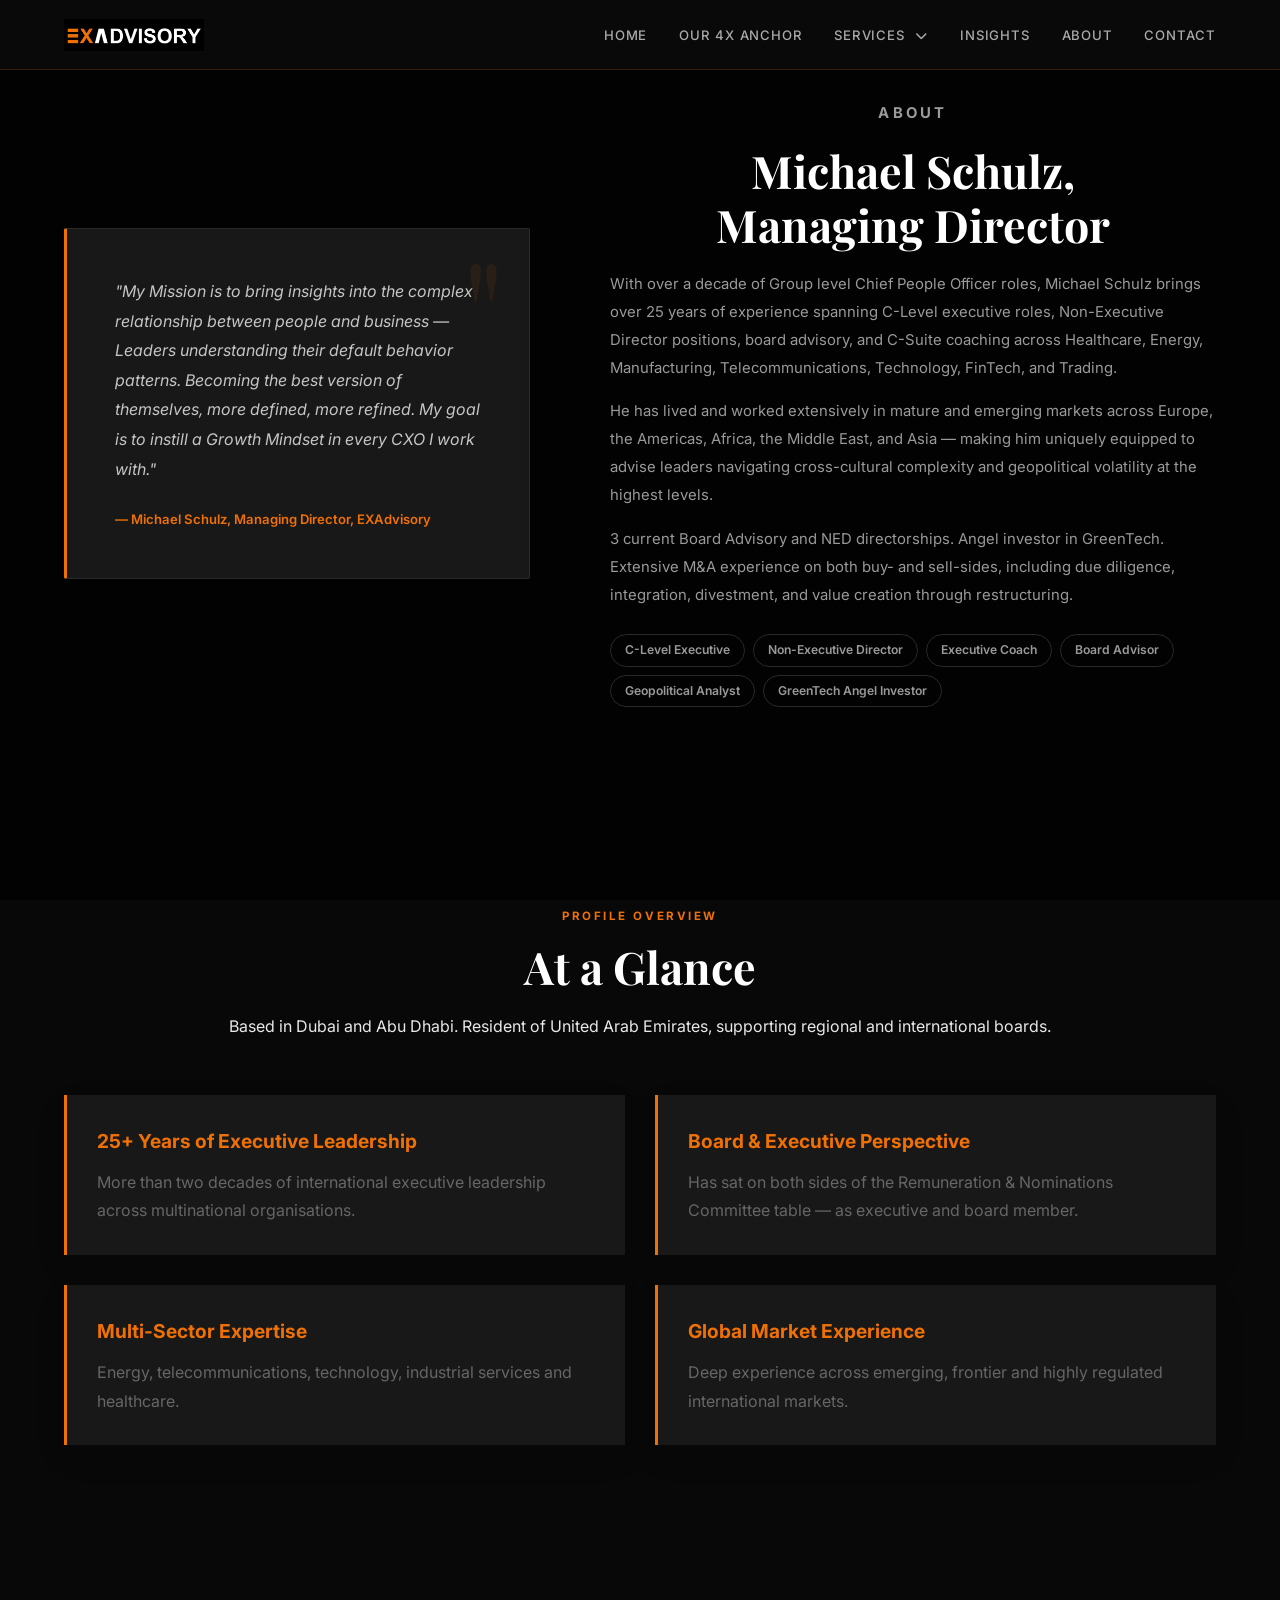
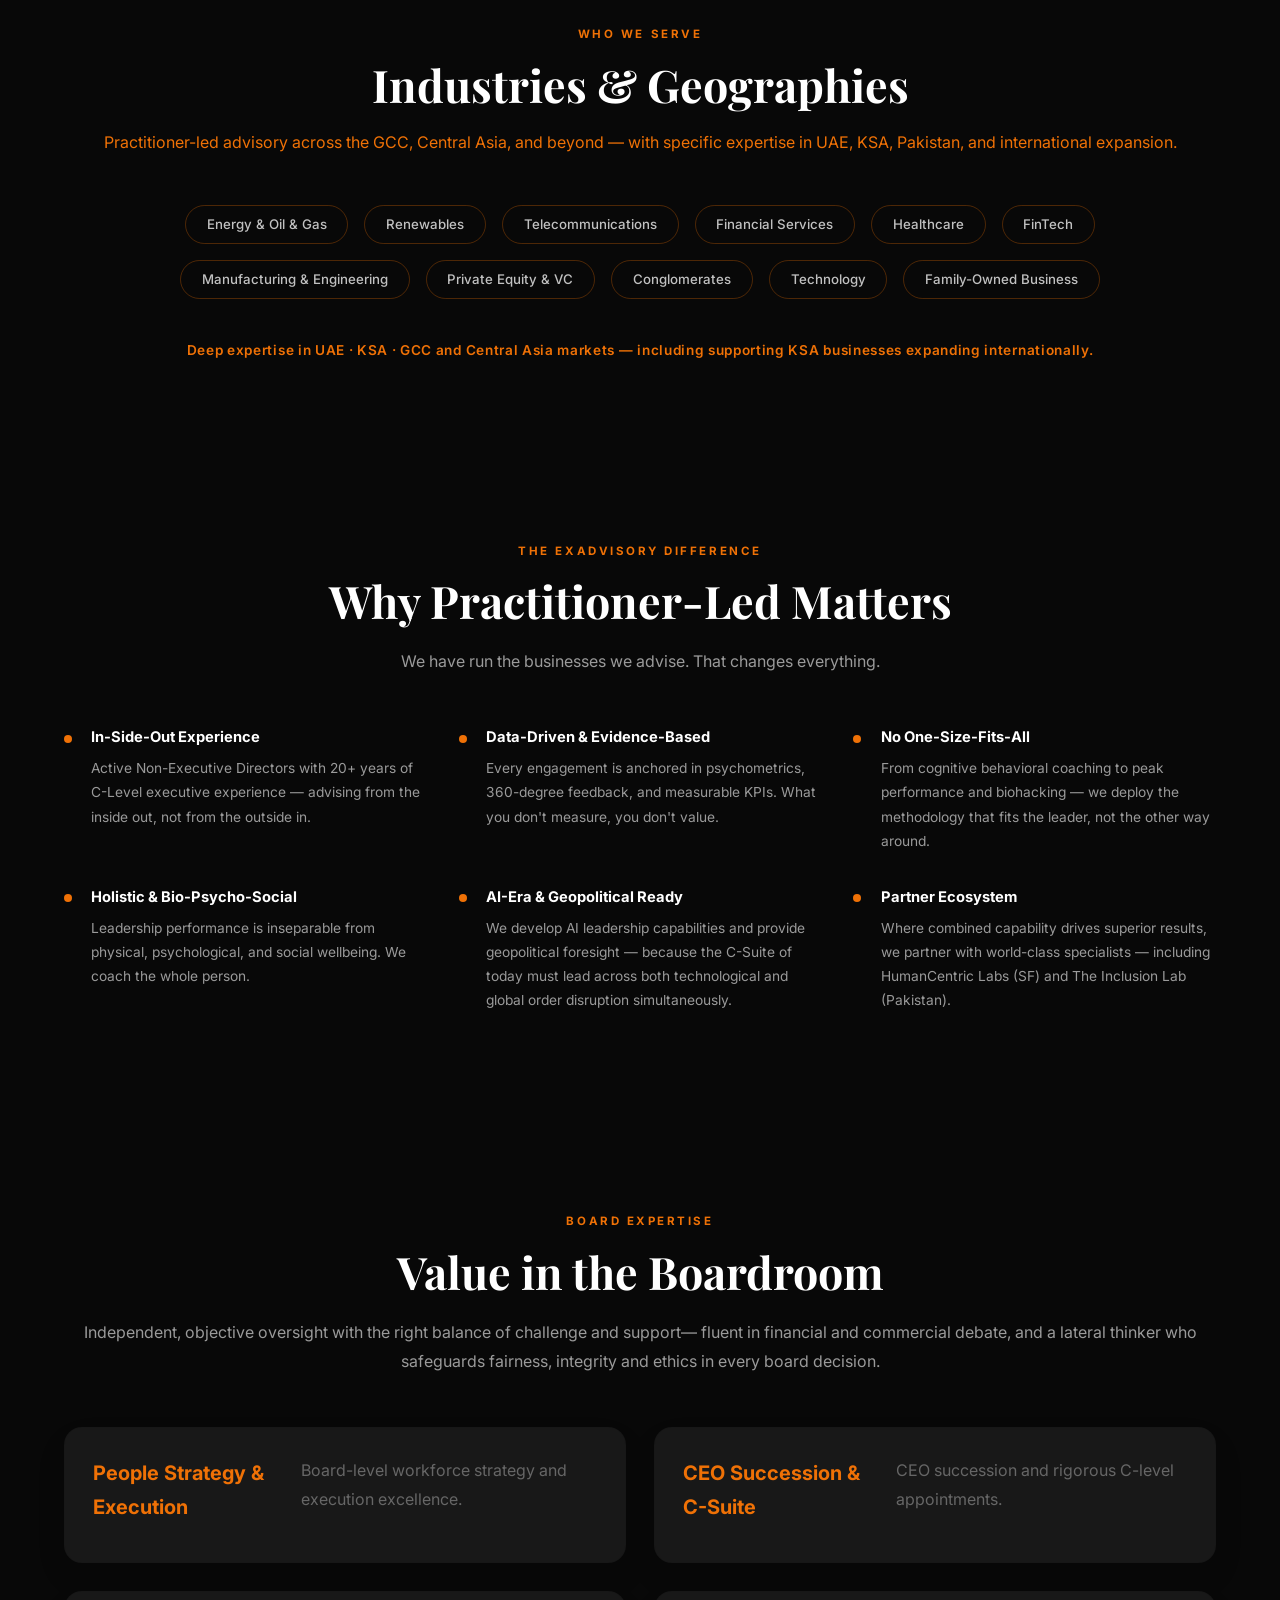
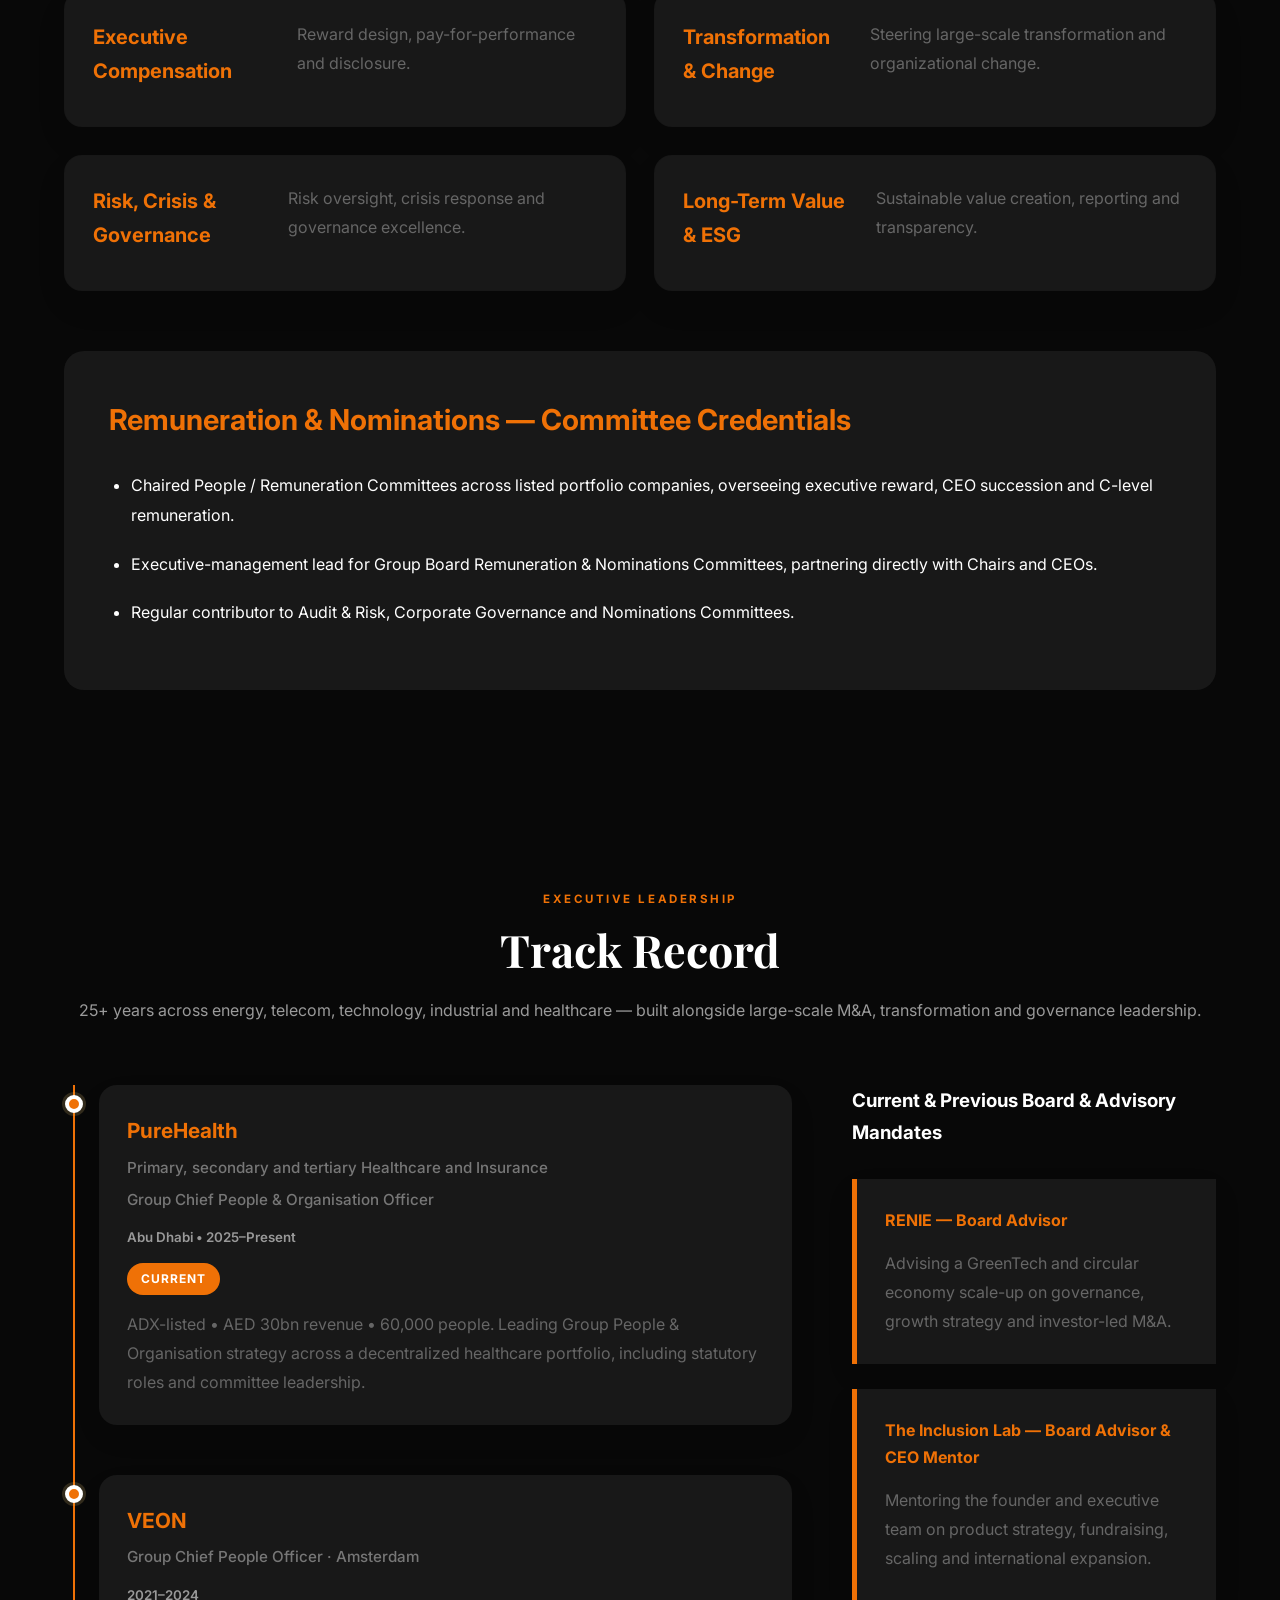
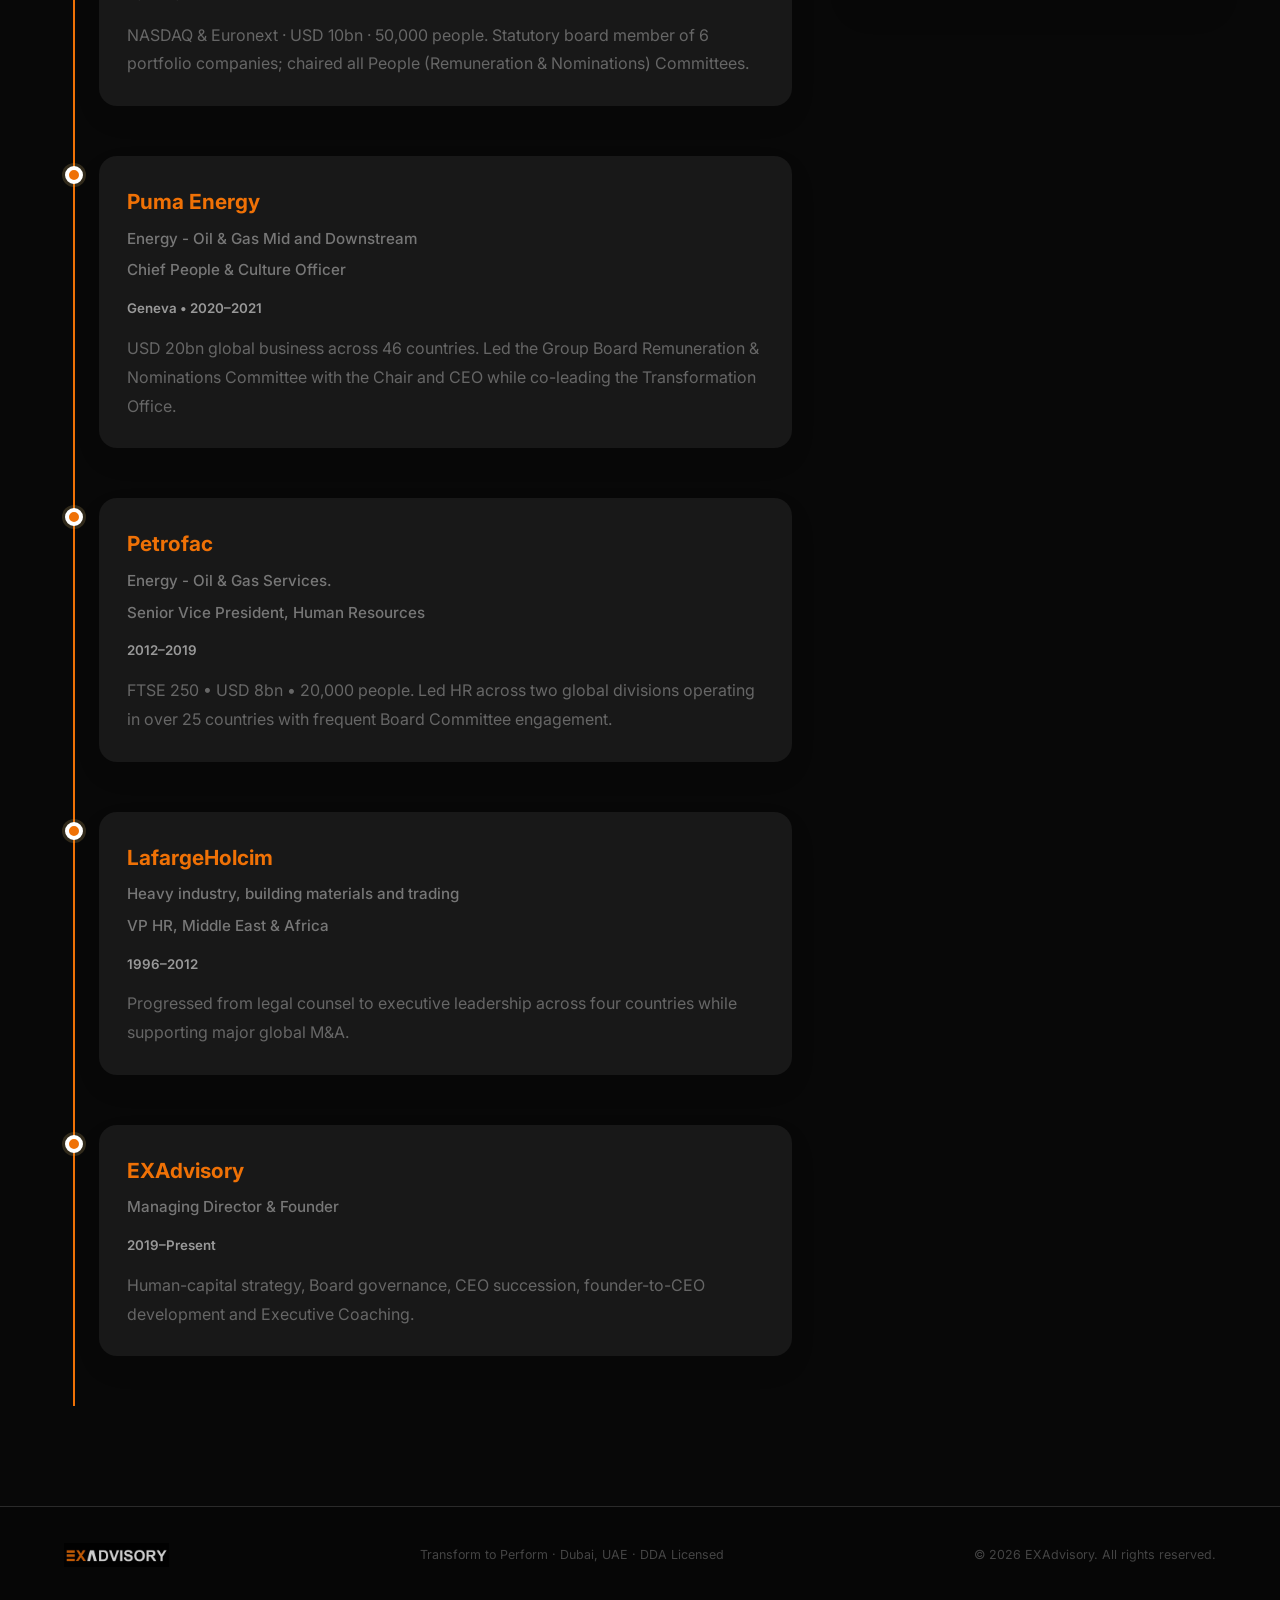
==== commit 20af1d43: "Restore background video globally and update stylesheet cache version" ====
--- a/about/index.html
+++ b/about/index.html
@@ -35,7 +35,7 @@
   <link
     href="https://fonts.googleapis.com/css2?family=Inter:wght@300;400;500;600;700;800&family=Playfair+Display:wght@400;600;700&display=swap"
     rel="stylesheet" />
-  <link rel="stylesheet" href="../style.css" />
+  <link rel="stylesheet" href="../style.css?v=3" />
   <link rel="stylesheet" href="https://cdnjs.cloudflare.com/ajax/libs/font-awesome/6.7.2/css/all.min.css">
 </head>
 
--- a/style.css
+++ b/style.css
@@ -27,11 +27,7 @@
   color: var(--text);
   line-height: 1.7;
   min-height: 100vh;
-  background-color: #0b0c10;
-  background-image: 
-    radial-gradient(ellipse 80% 50% at 50% -20%, rgba(239, 113, 6, 0.08), transparent 70%),
-    radial-gradient(circle at 100% 100%, rgba(239, 113, 6, 0.03), transparent 40%);
-  background-attachment: fixed;
+  background: #080808 url("./video/hero-video.gif") center center / cover no-repeat fixed;
   position: relative;
 }
 
